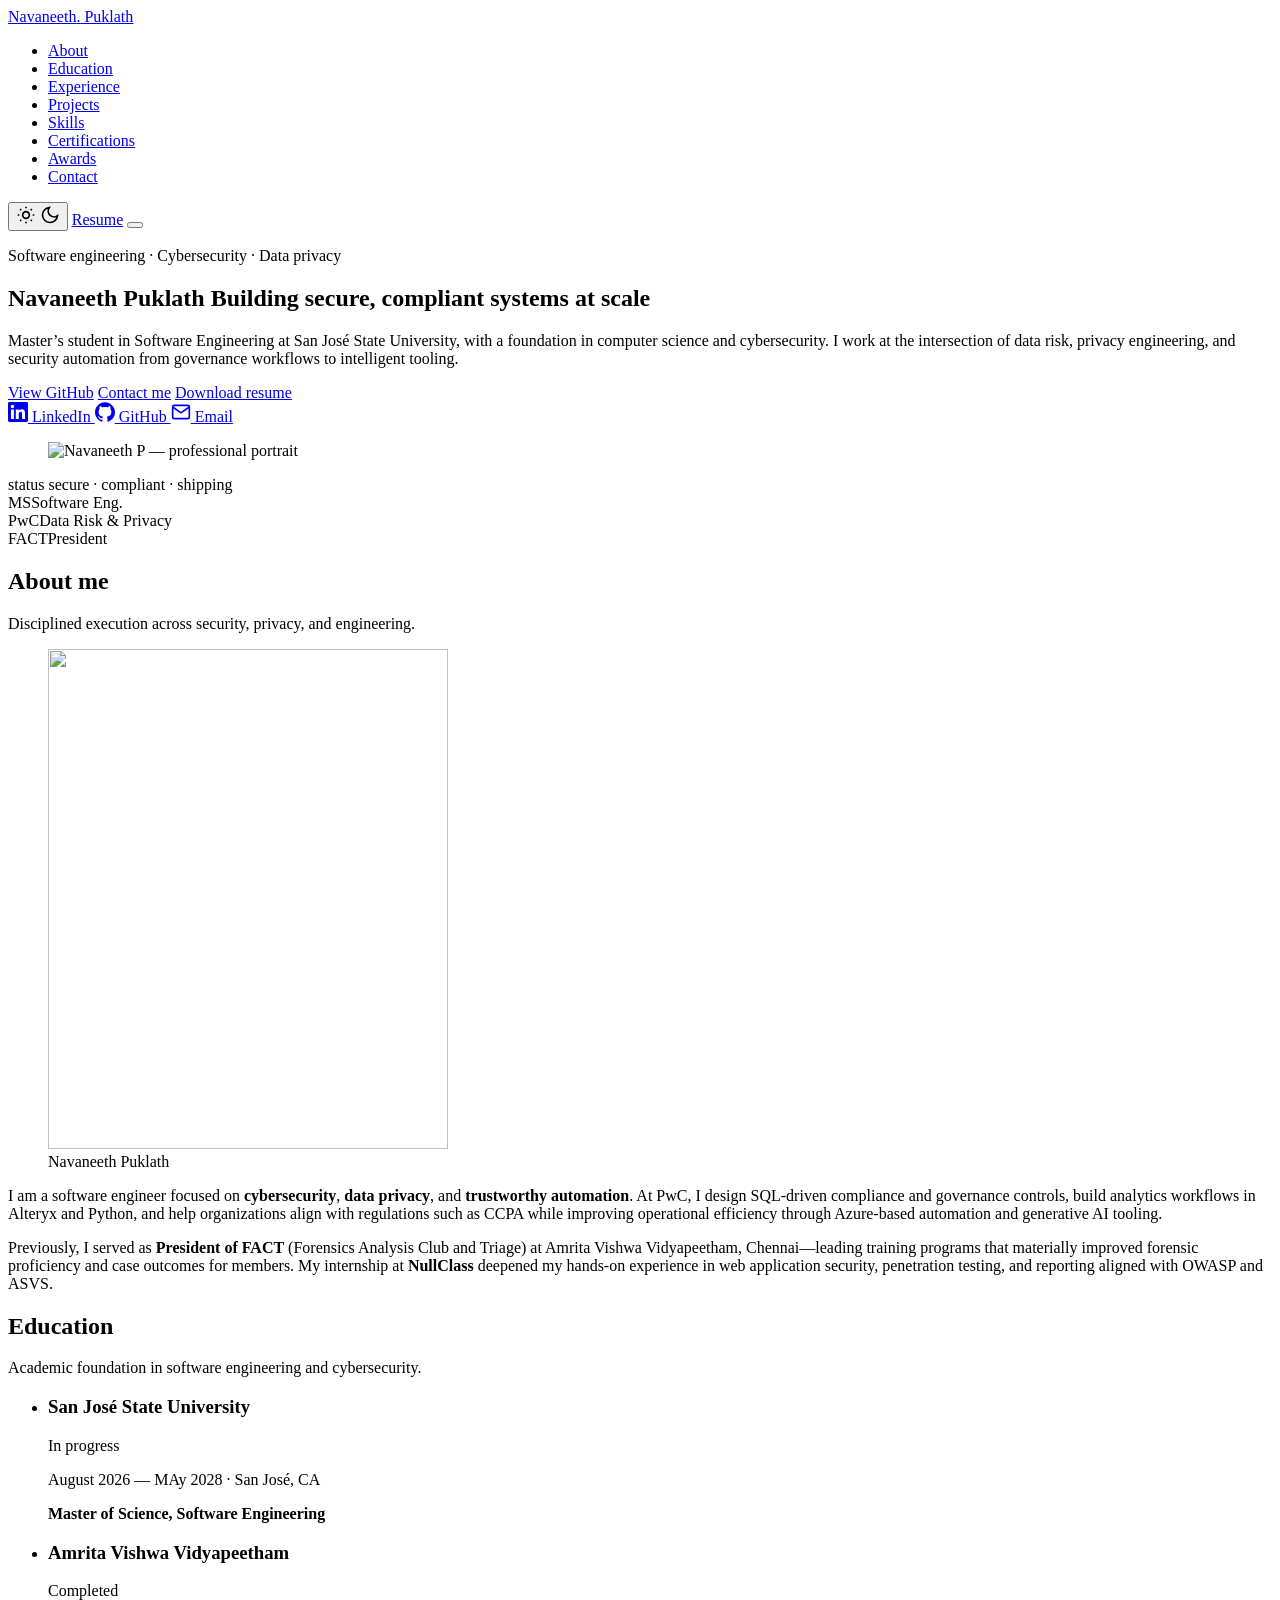
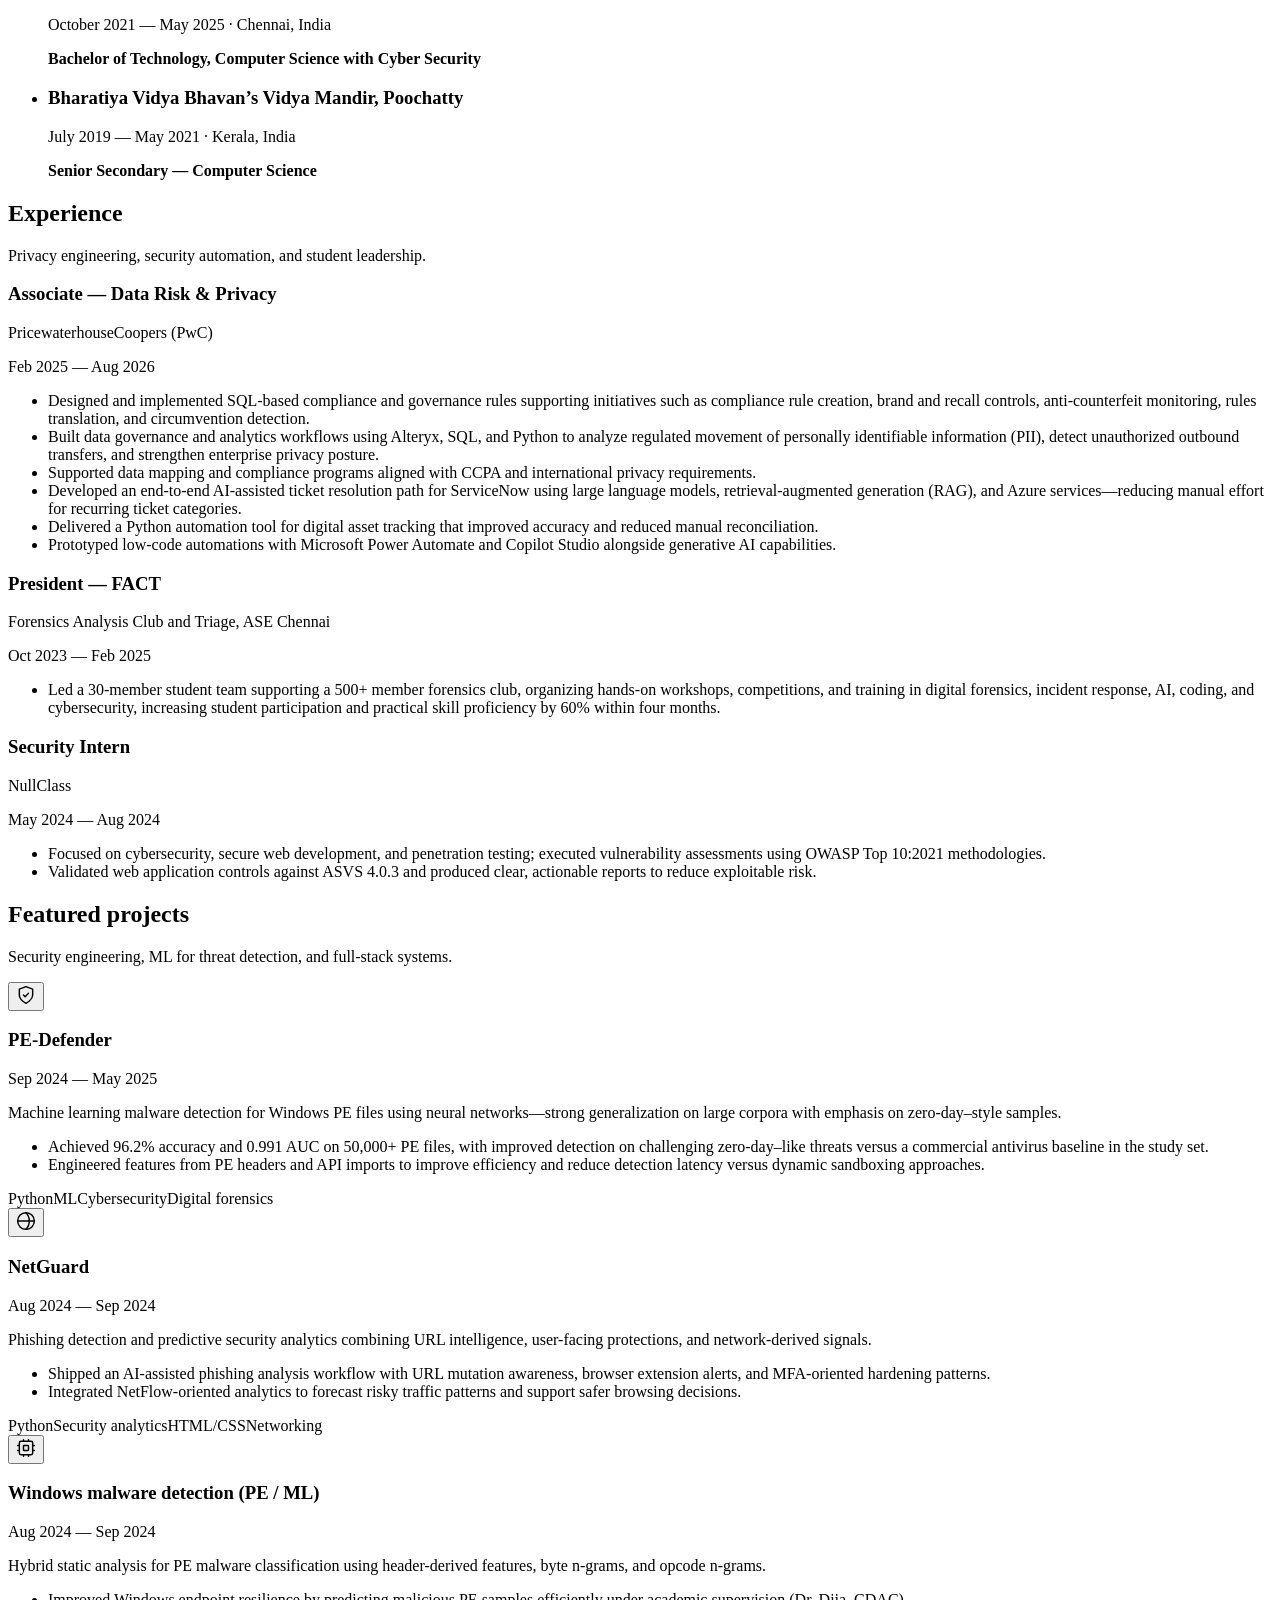
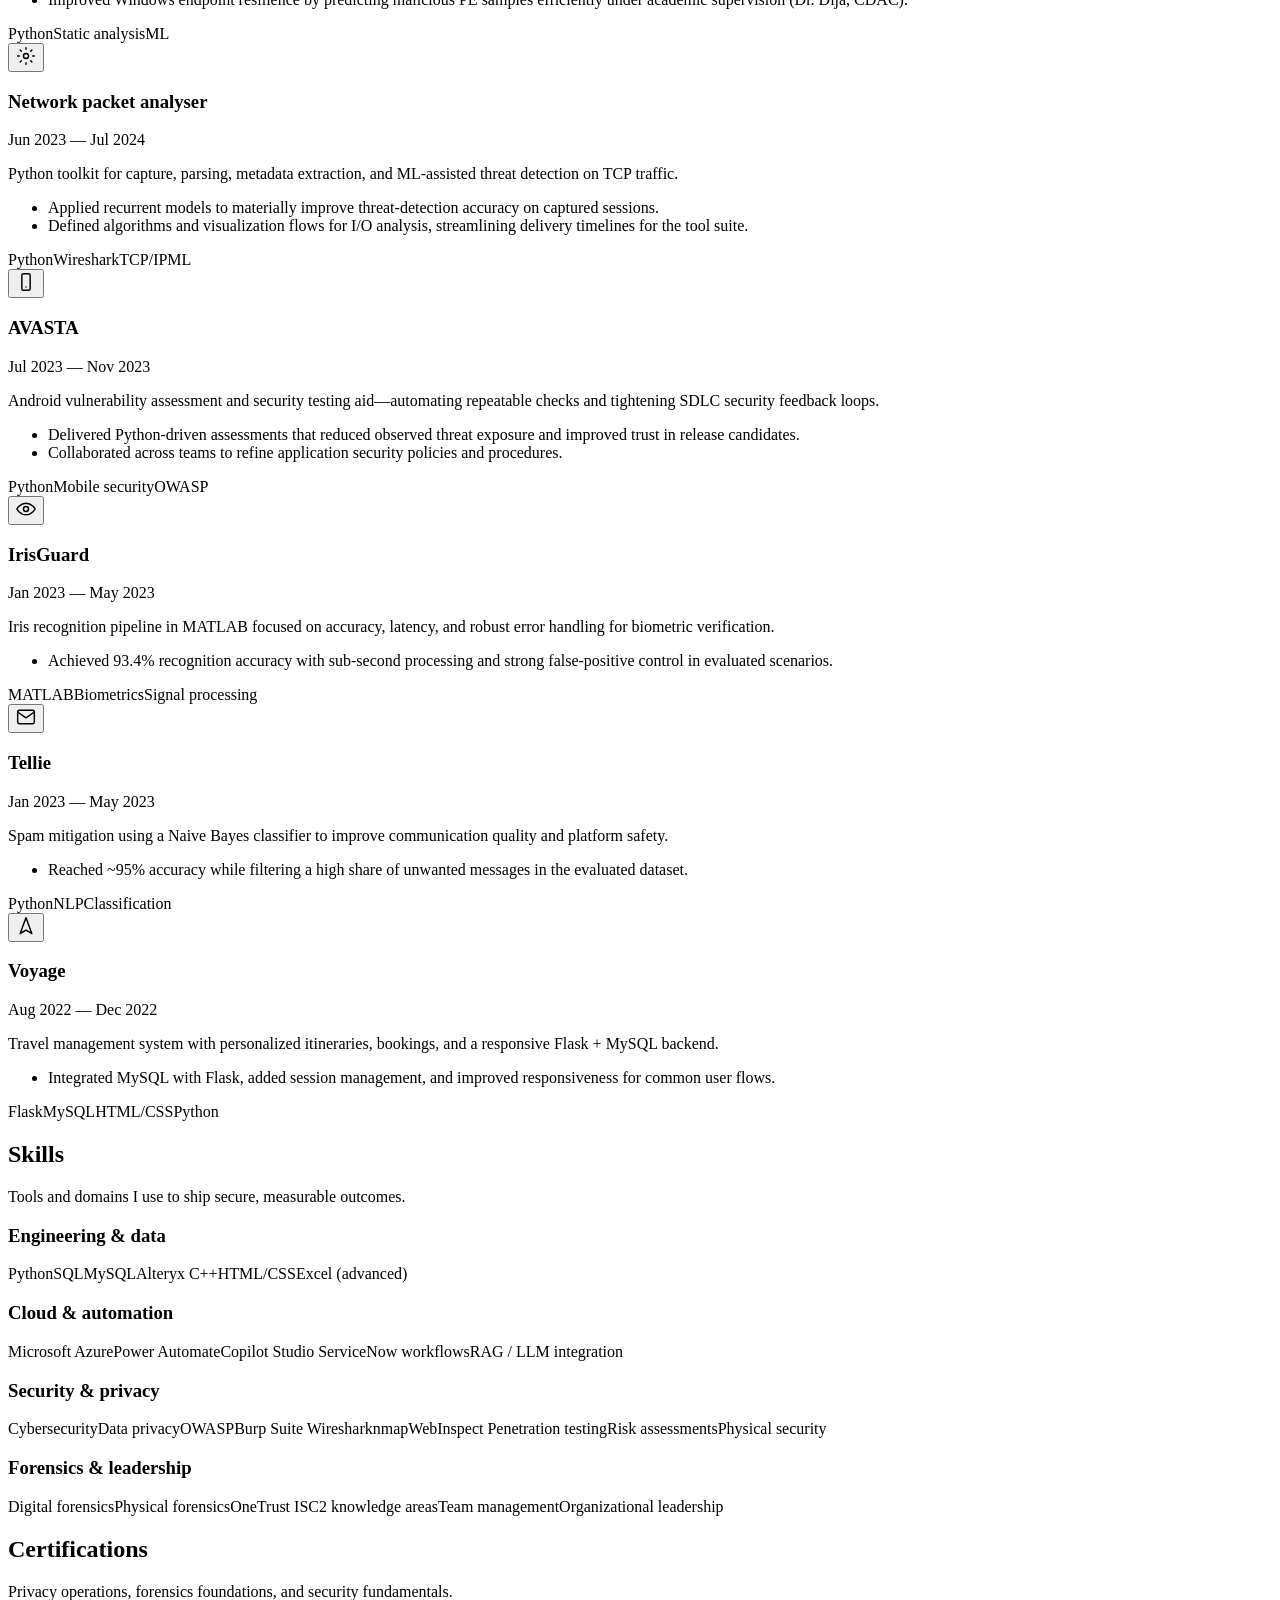
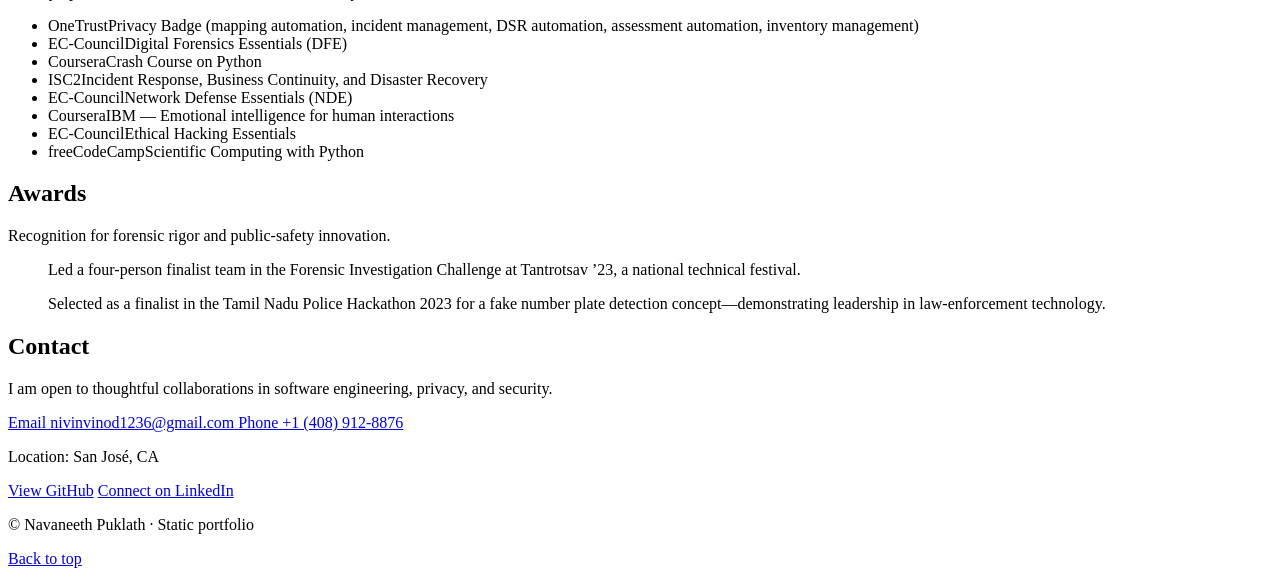
==== index.html @ 58a77100 "index.html" ====
<!DOCTYPE html>
<html lang="en">
<head>
  <meta charset="UTF-8" />
  <meta name="viewport" content="width=device-width, initial-scale=1.0" />
  <meta name="description" content="Navaneeth Puklath — Software engineering and cybersecurity portfolio. Data risk, privacy, and secure systems." />
  <title>Navaneeth Puklath | Software Engineering & Cybersecurity</title>
  <!-- Apply saved theme before CSS paints to avoid flash -->
  <script>
    (function () {
      try {
        if (localStorage.getItem("portfolio-theme") === "light") {
          document.documentElement.setAttribute("data-theme", "light");
        }
      } catch (e) { /* private mode */ }
    })();
  </script>
  <!-- Headings: Space Grotesk · Body: Inter · Tags: JetBrains Mono -->
  <link rel="preconnect" href="https://fonts.googleapis.com" />
  <link rel="preconnect" href="https://fonts.gstatic.com" crossorigin />
  <link href="https://fonts.googleapis.com/css2?family=Inter:wght@400;500;600;700&family=JetBrains+Mono:wght@400;500&family=Space+Grotesk:wght@500;600;700&display=swap" rel="stylesheet" />
  <link rel="stylesheet" href="style.css" />
</head>
<body>
  <!-- Ambient background layers (styled in CSS) -->
  <div class="bg-grid" aria-hidden="true"></div>
  <div class="bg-glow bg-glow--1" aria-hidden="true"></div>
  <div class="bg-glow bg-glow--2" aria-hidden="true"></div>

  <header class="site-header" id="top">
    <div class="container header__inner">
      <a class="logo" href="#hero" data-smooth-scroll>Navaneeth<span class="logo__dot">.</span> Puklath</a>
      <nav class="nav nav--desktop" aria-label="Primary">
        <ul class="nav__list">
          <li><a href="#about" data-smooth-scroll>About</a></li>
          <li><a href="#education" data-smooth-scroll>Education</a></li>
          <li><a href="#experience" data-smooth-scroll>Experience</a></li>
          <li><a href="#projects" data-smooth-scroll>Projects</a></li>
          <li><a href="#skills" data-smooth-scroll>Skills</a></li>
          <li><a href="#certifications" data-smooth-scroll>Certifications</a></li>
          <li><a href="#awards" data-smooth-scroll>Awards</a></li>
          <li><a href="#contact" data-smooth-scroll>Contact</a></li>
        </ul>
      </nav>
      <div class="header__actions">
        <!-- Dark / light appearance; label updates in script.js -->
        <button
          type="button"
          class="theme-toggle"
          id="theme-toggle"
          aria-label="Switch to light mode"
          title="Toggle color theme"
        >
          <svg class="theme-toggle__icon theme-toggle__icon--sun" width="20" height="20" viewBox="0 0 24 24" fill="none" stroke="currentColor" stroke-width="2" aria-hidden="true">
            <circle cx="12" cy="12" r="4" />
            <path d="M12 2v2M12 20v2M4.93 4.93l1.41 1.41M17.66 17.66l1.41 1.41M2 12h2M20 12h2M4.93 19.07l1.41-1.41M17.66 6.34l1.41-1.41" />
          </svg>
          <svg class="theme-toggle__icon theme-toggle__icon--moon" width="20" height="20" viewBox="0 0 24 24" fill="none" stroke="currentColor" stroke-width="2" aria-hidden="true">
            <path d="M21 12.79A9 9 0 1 1 11.21 3 7 7 0 0 0 21 12.79z" />
          </svg>
        </button>
        <a class="btn btn--ghost btn--sm" href="images/resume.pdf" download>Resume</a>
        <button class="nav-toggle" type="button" aria-expanded="false" aria-controls="mobile-nav" aria-label="Open menu">
          <span class="nav-toggle__bar"></span>
          <span class="nav-toggle__bar"></span>
        </button>
      </div>
    </div>
    <!-- Mobile navigation panel -->
    <div class="mobile-nav" id="mobile-nav" hidden>
      <nav aria-label="Mobile primary">
        <ul class="mobile-nav__list">
          <li><a href="#about" data-smooth-scroll>About</a></li>
          <li><a href="#education" data-smooth-scroll>Education</a></li>
          <li><a href="#experience" data-smooth-scroll>Experience</a></li>
          <li><a href="#projects" data-smooth-scroll>Projects</a></li>
          <li><a href="#skills" data-smooth-scroll>Skills</a></li>
          <li><a href="#certifications" data-smooth-scroll>Certifications</a></li>
          <li><a href="#awards" data-smooth-scroll>Awards</a></li>
          <li><a href="#contact" data-smooth-scroll>Contact</a></li>
        </ul>
      </nav>
    </div>
  </header>

  <main>
    <!-- 1. Hero -->
    <section class="hero section" id="hero">
      <div class="container hero__grid">
        <div class="hero__content reveal">
          <p class="eyebrow">Software engineering · Cybersecurity · Data privacy</p>
          <h1 class="hero__title">
            <span class="hero__name">Navaneeth Puklath</span>
            <span class="hero__role">Building secure, compliant systems at scale</span>
          </h1>
          <p class="hero__lead">
            Master’s student in Software Engineering at San José State University, with a foundation in computer science and cybersecurity.
            I work at the intersection of data risk, privacy engineering, and security automation from governance workflows to intelligent tooling.
          </p>
          <div class="hero__cta">
            <a class="btn btn--primary" href="https://github.com/Navaneethvinodp" target="_blank" rel="noopener noreferrer">View GitHub</a>
            <a class="btn btn--secondary" href="#contact" data-smooth-scroll>Contact me</a>
            <a class="btn btn--ghost" href="images/resume.pdf" download>Download resume</a>
          </div>
          <div class="hero__links">
            <a class="icon-link" href="https://www.linkedin.com/in/navaneeth-p-nair" target="_blank" rel="noopener noreferrer" aria-label="LinkedIn">
              <svg width="20" height="20" viewBox="0 0 24 24" fill="currentColor" aria-hidden="true"><path d="M20.447 20.452h-3.554v-5.569c0-1.328-.027-3.037-1.852-3.037-1.853 0-2.136 1.445-2.136 2.939v5.667H9.351V9h3.414v1.561h.046c.477-.9 1.637-1.85 3.37-1.85 3.601 0 4.267 2.37 4.267 5.455v6.286zM5.337 7.433c-1.144 0-2.063-.926-2.063-2.065 0-1.138.92-2.063 2.063-2.063 1.14 0 2.064.925 2.064 2.063 0 1.139-.925 2.065-2.064 2.065zm1.782 13.019H3.555V9h3.564v11.452zM22.225 0H1.771C.792 0 0 .774 0 1.729v20.542C0 23.227.792 24 1.771 24h20.451C23.2 24 24 23.227 24 22.271V1.729C24 .774 23.2 0 22.222 0h.003z"/></svg>
              LinkedIn
            </a>
            <a class="icon-link" href="https://github.com/Navaneethvinodp" target="_blank" rel="noopener noreferrer" aria-label="GitHub">
              <svg width="20" height="20" viewBox="0 0 24 24" fill="currentColor" aria-hidden="true"><path d="M12 .297c-6.63 0-12 5.373-12 12 0 5.303 3.438 9.8 8.205 11.385.6.113.82-.258.82-.577 0-.285-.01-1.04-.015-2.04-3.338.724-4.042-1.61-4.042-1.61C4.422 18.07 3.633 17.7 3.633 17.7c-1.087-.744.084-.729.084-.729 1.205.084 1.838 1.236 1.838 1.236 1.07 1.835 2.809 1.305 3.495.998.108-.776.417-1.305.76-1.605-2.665-.3-5.466-1.332-5.466-5.93 0-1.31.465-2.38 1.235-3.22-.135-.303-.54-1.523.105-3.176 0 0 1.005-.322 3.3 1.23.96-.267 1.98-.399 3-.405 1.02.006 2.04.138 3 .405 2.28-1.552 3.285-1.23 3.285-1.23.645 1.653.24 2.873.12 3.176.765.84 1.23 1.91 1.23 3.22 0 4.61-2.805 5.625-5.475 5.92.42.36.81 1.096.81 2.22 0 1.606-.015 2.896-.015 3.286 0 .315.21.69.825.57C20.565 22.092 24 17.592 24 12.297c0-6.627-5.373-12-12-12"/></svg>
              GitHub
            </a>
            <a class="icon-link" href="mailto:nivinvinod1236@gmail.com" aria-label="Email">
              <svg width="20" height="20" viewBox="0 0 24 24" fill="none" stroke="currentColor" stroke-width="2" aria-hidden="true"><path d="M4 4h16c1.1 0 2 .9 2 2v12c0 1.1-.9 2-2 2H4c-1.1 0-2-.9-2-2V6c0-1.1.9-2 2-2z"/><polyline points="22,6 12,13 2,6"/></svg>
              Email
            </a>
          </div>
        </div>
        <div class="hero__visual hero__visual--stack reveal reveal--delay">
          <!-- Professional headshot: images/photo.png -->
          <figure class="hero-photo">
            <img
              class="hero-photo__img"
              src="photo.png"
              alt="Navaneeth P — professional portrait"
              width="640"
              height="800"
              loading="eager"
              decoding="async"
            />
          </figure>
          <div class="hero-card hero-card--compact">
            <div class="hero-card__scan" aria-hidden="true"></div>
            <div class="hero-card__content">
              <span class="mono mono--muted">status</span>
              <span class="mono mono--accent">secure · compliant · shipping</span>
              <div class="hero-card__metrics">
                <div><span class="metric__value">MS</span><span class="metric__label">Software Eng.</span></div>
                <div><span class="metric__value">PwC</span><span class="metric__label">Data Risk &amp; Privacy</span></div>
                <div><span class="metric__value">FACT</span><span class="metric__label">President</span></div>
              </div>
            </div>
          </div>
        </div>
      </div>
    </section>

    <!-- 2. About -->
    <section class="section section--tight" id="about">
      <div class="container">
        <header class="section__head reveal">
          <h2 class="section__title">About me</h2>
          <p class="section__subtitle">Disciplined execution across security, privacy, and engineering.</p>
        </header>
        <div class="about__grid">
          <figure class="about-photo reveal">
            <img
              class="about-photo__img"
              src="photo.png"
              alt=""
              width="400"
              height="500"
              loading="lazy"
              decoding="async"
            />
            <figcaption class="visually-hidden">Navaneeth Puklath</figcaption>
          </figure>
          <div class="prose prose--wide reveal">
            <p>
              I am a software engineer focused on <strong>cybersecurity</strong>, <strong>data privacy</strong>, and <strong>trustworthy automation</strong>.
              At PwC, I design SQL-driven compliance and governance controls, build analytics workflows in Alteryx and Python, and help organizations align with regulations such as CCPA while improving operational efficiency through Azure-based automation and generative AI tooling.
            </p>
            <p>
              Previously, I served as <strong>President of FACT</strong> (Forensics Analysis Club and Triage) at Amrita Vishwa Vidyapeetham, Chennai—leading training programs that materially improved forensic proficiency and case outcomes for members.
              My internship at <strong>NullClass</strong> deepened my hands-on experience in web application security, penetration testing, and reporting aligned with OWASP and ASVS.
            </p>
          </div>
        </div>
      </div>
    </section>

    <!-- 3. Education -->
    <section class="section" id="education">
      <div class="container">
        <header class="section__head reveal">
          <h2 class="section__title">Education</h2>
          <p class="section__subtitle">Academic foundation in software engineering and cybersecurity.</p>
        </header>
        <ul class="timeline reveal">
          <li class="timeline__item">
            <div class="timeline__marker"></div>
            <div class="card card--pad">
              <div class="card__top">
                <h3 class="card__title">San José State University</h3>
                <span class="pill">In progress</span>
              </div>
              <p class="card__meta">August 2026 — MAy 2028 · San José, CA</p>
              <p class="card__text"><strong>Master of Science, Software Engineering</strong></p>
            </div>
          </li>
          <li class="timeline__item">
            <div class="timeline__marker"></div>
            <div class="card card--pad">
              <div class="card__top">
                <h3 class="card__title">Amrita Vishwa Vidyapeetham</h3>
                <span class="pill pill--muted">Completed</span>
              </div>
              <p class="card__meta">October 2021 — May 2025 · Chennai, India</p>
              <p class="card__text"><strong>Bachelor of Technology, Computer Science with Cyber Security</strong></p>
            </div>
          </li>
          <li class="timeline__item">
            <div class="timeline__marker"></div>
            <div class="card card--pad">
              <div class="card__top">
                <h3 class="card__title">Bharatiya Vidya Bhavan’s Vidya Mandir, Poochatty</h3>
              </div>
              <p class="card__meta">July 2019 — May 2021 · Kerala, India</p>
              <p class="card__text"><strong>Senior Secondary — Computer Science</strong></p>
            </div>
          </li>
        </ul>
      </div>
    </section>

    <!-- 4. Experience -->
    <section class="section section--alt" id="experience">
      <div class="container">
        <header class="section__head reveal">
          <h2 class="section__title">Experience</h2>
          <p class="section__subtitle">Privacy engineering, security automation, and student leadership.</p>
        </header>
        <div class="cards-stack">
          <article class="card card--exp reveal">
            <div class="card__top">
              <div>
                <h3 class="card__title">Associate — Data Risk &amp; Privacy</h3>
                <p class="card__org">PricewaterhouseCoopers (PwC)</p>
              </div>
              <span class="pill">Feb 2025 — Aug 2026</span>
            </div>
            <ul class="list">
              <li>Designed and implemented SQL-based compliance and governance rules supporting initiatives such as compliance rule creation, brand and recall controls, anti-counterfeit monitoring, rules translation, and circumvention detection.</li>
              <li>Built data governance and analytics workflows using Alteryx, SQL, and Python to analyze regulated movement of personally identifiable information (PII), detect unauthorized outbound transfers, and strengthen enterprise privacy posture.</li>
              <li>Supported data mapping and compliance programs aligned with CCPA and international privacy requirements.</li>
              <li>Developed an end-to-end AI-assisted ticket resolution path for ServiceNow using large language models, retrieval-augmented generation (RAG), and Azure services—reducing manual effort for recurring ticket categories.</li>
              <li>Delivered a Python automation tool for digital asset tracking that improved accuracy and reduced manual reconciliation.</li>
              <li>Prototyped low-code automations with Microsoft Power Automate and Copilot Studio alongside generative AI capabilities.</li>
            </ul>
          </article>
          <article class="card card--exp reveal">
            <div class="card__top">
              <div>
                <h3 class="card__title">President — FACT</h3>
                <p class="card__org">Forensics Analysis Club and Triage, ASE Chennai</p>
              </div>
              <span class="pill pill--muted">Oct 2023 — Feb 2025</span>
            </div>
            <ul class="list">
              <li>Led a 30-member student team supporting a 500+ member forensics club, organizing hands-on workshops, competitions, and training in digital forensics, incident response, AI, coding, and cybersecurity, increasing student participation and practical skill proficiency by 60% within four months.</li>
            </ul>
          </article>
          <article class="card card--exp reveal">
            <div class="card__top">
              <div>
                <h3 class="card__title">Security Intern</h3>
                <p class="card__org">NullClass</p>
              </div>
              <span class="pill pill--muted">May 2024 — Aug 2024</span>
            </div>
            <ul class="list">
              <li>Focused on cybersecurity, secure web development, and penetration testing; executed vulnerability assessments using OWASP Top 10:2021 methodologies.</li>
              <li>Validated web application controls against ASVS 4.0.3 and produced clear, actionable reports to reduce exploitable risk.</li>
            </ul>
          </article>
        </div>
      </div>
    </section>

    <!-- 5. Featured Projects -->
    <section class="section" id="projects">
      <div class="container">
        <header class="section__head reveal">
          <h2 class="section__title">Featured projects</h2>
          <p class="section__subtitle">Security engineering, ML for threat detection, and full-stack systems.</p>
        </header>
        <div class="project-grid">
          <article class="project-card reveal">
            <!-- Decorative control-style icon: cyan → violet on hover / focus -->
            <button type="button" class="project-card__icon" aria-label="PE-Defender — malware detection highlights">
              <svg viewBox="0 0 24 24" width="20" height="20" fill="none" stroke="currentColor" stroke-width="1.75" stroke-linecap="round" stroke-linejoin="round" aria-hidden="true">
                <path d="M12 22s8-4 8-10V5l-8-3-8 3v7c0 6 8 10 8 10z" />
                <path d="M9 12l2 2 4-4" />
              </svg>
            </button>
            <div class="project-card__head">
              <h3 class="project-card__title">PE-Defender</h3>
              <span class="project-card__period">Sep 2024 — May 2025</span>
            </div>
            <p class="project-card__desc">Machine learning malware detection for Windows PE files using neural networks—strong generalization on large corpora with emphasis on zero-day–style samples.</p>
            <ul class="list list--compact">
              <li>Achieved 96.2% accuracy and 0.991 AUC on 50,000+ PE files, with improved detection on challenging zero-day–like threats versus a commercial antivirus baseline in the study set.</li>
              <li>Engineered features from PE headers and API imports to improve efficiency and reduce detection latency versus dynamic sandboxing approaches.</li>
            </ul>
            <div class="tags">
              <span class="tag">Python</span><span class="tag">ML</span><span class="tag">Cybersecurity</span><span class="tag">Digital forensics</span>
            </div>
          </article>
          <article class="project-card reveal">
            <button type="button" class="project-card__icon" aria-label="NetGuard — phishing detection highlights">
              <svg viewBox="0 0 24 24" width="20" height="20" fill="none" stroke="currentColor" stroke-width="1.75" stroke-linecap="round" stroke-linejoin="round" aria-hidden="true">
                <circle cx="12" cy="12" r="10" />
                <path d="M2 12h20M12 2a14.5 14.5 0 0 1 0 20" />
              </svg>
            </button>
            <div class="project-card__head">
              <h3 class="project-card__title">NetGuard</h3>
              <span class="project-card__period">Aug 2024 — Sep 2024</span>
            </div>
            <p class="project-card__desc">Phishing detection and predictive security analytics combining URL intelligence, user-facing protections, and network-derived signals.</p>
            <ul class="list list--compact">
              <li>Shipped an AI-assisted phishing analysis workflow with URL mutation awareness, browser extension alerts, and MFA-oriented hardening patterns.</li>
              <li>Integrated NetFlow-oriented analytics to forecast risky traffic patterns and support safer browsing decisions.</li>
            </ul>
            <div class="tags">
              <span class="tag">Python</span><span class="tag">Security analytics</span><span class="tag">HTML/CSS</span><span class="tag">Networking</span>
            </div>
          </article>
          <article class="project-card reveal">
            <button type="button" class="project-card__icon" aria-label="Windows malware detection — PE / ML highlights">
              <svg viewBox="0 0 24 24" width="20" height="20" fill="none" stroke="currentColor" stroke-width="1.75" stroke-linecap="round" stroke-linejoin="round" aria-hidden="true">
                <rect x="4" y="4" width="16" height="16" rx="2" />
                <rect x="9" y="9" width="6" height="6" rx="0.5" />
                <path d="M9 2v2M15 2v2M9 20v2M15 20v2M22 9h-2M22 15h-2M2 9h2M2 15h2" />
              </svg>
            </button>
            <div class="project-card__head">
              <h3 class="project-card__title">Windows malware detection (PE / ML)</h3>
              <span class="project-card__period">Aug 2024 — Sep 2024</span>
            </div>
            <p class="project-card__desc">Hybrid static analysis for PE malware classification using header-derived features, byte n-grams, and opcode n-grams.</p>
            <ul class="list list--compact">
              <li>Improved Windows endpoint resilience by predicting malicious PE samples efficiently under academic supervision (Dr. Dija, CDAC).</li>
            </ul>
            <div class="tags">
              <span class="tag">Python</span><span class="tag">Static analysis</span><span class="tag">ML</span>
            </div>
          </article>
          <article class="project-card reveal">
            <button type="button" class="project-card__icon" aria-label="Network packet analyser highlights">
              <svg viewBox="0 0 24 24" width="20" height="20" fill="none" stroke="currentColor" stroke-width="1.75" stroke-linecap="round" stroke-linejoin="round" aria-hidden="true">
                <circle cx="12" cy="12" r="3" />
                <path d="M12 2v2M12 20v2M4.93 4.93l1.41 1.41M17.66 17.66l1.41 1.41M2 12h2M20 12h2M4.93 19.07l1.41-1.41M17.66 6.34l1.41-1.41" />
              </svg>
            </button>
            <div class="project-card__head">
              <h3 class="project-card__title">Network packet analyser</h3>
              <span class="project-card__period">Jun 2023 — Jul 2024</span>
            </div>
            <p class="project-card__desc">Python toolkit for capture, parsing, metadata extraction, and ML-assisted threat detection on TCP traffic.</p>
            <ul class="list list--compact">
              <li>Applied recurrent models to materially improve threat-detection accuracy on captured sessions.</li>
              <li>Defined algorithms and visualization flows for I/O analysis, streamlining delivery timelines for the tool suite.</li>
            </ul>
            <div class="tags">
              <span class="tag">Python</span><span class="tag">Wireshark</span><span class="tag">TCP/IP</span><span class="tag">ML</span>
            </div>
          </article>
          <article class="project-card reveal">
            <button type="button" class="project-card__icon" aria-label="AVASTA — Android security testing highlights">
              <svg viewBox="0 0 24 24" width="20" height="20" fill="none" stroke="currentColor" stroke-width="1.75" stroke-linecap="round" stroke-linejoin="round" aria-hidden="true">
                <rect x="7" y="2" width="10" height="20" rx="2" />
                <path d="M12 18h.01" />
              </svg>
            </button>
            <div class="project-card__head">
              <h3 class="project-card__title">AVASTA</h3>
              <span class="project-card__period">Jul 2023 — Nov 2023</span>
            </div>
            <p class="project-card__desc">Android vulnerability assessment and security testing aid—automating repeatable checks and tightening SDLC security feedback loops.</p>
            <ul class="list list--compact">
              <li>Delivered Python-driven assessments that reduced observed threat exposure and improved trust in release candidates.</li>
              <li>Collaborated across teams to refine application security policies and procedures.</li>
            </ul>
            <div class="tags">
              <span class="tag">Python</span><span class="tag">Mobile security</span><span class="tag">OWASP</span>
            </div>
          </article>
          <article class="project-card reveal">
            <button type="button" class="project-card__icon" aria-label="IrisGuard — biometrics highlights">
              <svg viewBox="0 0 24 24" width="20" height="20" fill="none" stroke="currentColor" stroke-width="1.75" stroke-linecap="round" stroke-linejoin="round" aria-hidden="true">
                <path d="M1 12s4-7 11-7 11 7 11 7-4 7-11 7-11-7-11-7z" />
                <circle cx="12" cy="12" r="3" />
              </svg>
            </button>
            <div class="project-card__head">
              <h3 class="project-card__title">IrisGuard</h3>
              <span class="project-card__period">Jan 2023 — May 2023</span>
            </div>
            <p class="project-card__desc">Iris recognition pipeline in MATLAB focused on accuracy, latency, and robust error handling for biometric verification.</p>
            <ul class="list list--compact">
              <li>Achieved 93.4% recognition accuracy with sub-second processing and strong false-positive control in evaluated scenarios.</li>
            </ul>
            <div class="tags">
              <span class="tag">MATLAB</span><span class="tag">Biometrics</span><span class="tag">Signal processing</span>
            </div>
          </article>
          <article class="project-card reveal">
            <button type="button" class="project-card__icon" aria-label="Tellie — spam mitigation highlights">
              <svg viewBox="0 0 24 24" width="20" height="20" fill="none" stroke="currentColor" stroke-width="1.75" stroke-linecap="round" stroke-linejoin="round" aria-hidden="true">
                <path d="M4 4h16c1.1 0 2 .9 2 2v12c0 1.1-.9 2-2 2H4c-1.1 0-2-.9-2-2V6c0-1.1.9-2 2-2z" />
                <path d="m22 6-10 7L2 6" />
              </svg>
            </button>
            <div class="project-card__head">
              <h3 class="project-card__title">Tellie</h3>
              <span class="project-card__period">Jan 2023 — May 2023</span>
            </div>
            <p class="project-card__desc">Spam mitigation using a Naive Bayes classifier to improve communication quality and platform safety.</p>
            <ul class="list list--compact">
              <li>Reached ~95% accuracy while filtering a high share of unwanted messages in the evaluated dataset.</li>
            </ul>
            <div class="tags">
              <span class="tag">Python</span><span class="tag">NLP</span><span class="tag">Classification</span>
            </div>
          </article>
          <article class="project-card reveal">
            <button type="button" class="project-card__icon" aria-label="Voyage — travel platform highlights">
              <svg viewBox="0 0 24 24" width="20" height="20" fill="none" stroke="currentColor" stroke-width="1.75" stroke-linecap="round" stroke-linejoin="round" aria-hidden="true">
                <polygon points="12 2 19 21 12 17 5 21 12 2" />
              </svg>
            </button>
            <div class="project-card__head">
              <h3 class="project-card__title">Voyage</h3>
              <span class="project-card__period">Aug 2022 — Dec 2022</span>
            </div>
            <p class="project-card__desc">Travel management system with personalized itineraries, bookings, and a responsive Flask + MySQL backend.</p>
            <ul class="list list--compact">
              <li>Integrated MySQL with Flask, added session management, and improved responsiveness for common user flows.</li>
            </ul>
            <div class="tags">
              <span class="tag">Flask</span><span class="tag">MySQL</span><span class="tag">HTML/CSS</span><span class="tag">Python</span>
            </div>
          </article>
        </div>
      </div>
    </section>

    <!-- 6. Skills -->
    <section class="section section--alt" id="skills">
      <div class="container">
        <header class="section__head reveal">
          <h2 class="section__title">Skills</h2>
          <p class="section__subtitle">Tools and domains I use to ship secure, measurable outcomes.</p>
        </header>
        <div class="skill-groups reveal">
          <div class="skill-group">
            <h3 class="skill-group__title">Engineering &amp; data</h3>
            <div class="tags tags--lg">
              <span class="tag">Python</span><span class="tag">SQL</span><span class="tag">MySQL</span><span class="tag">Alteryx</span>
              <span class="tag">C++</span><span class="tag">HTML/CSS</span><span class="tag">Excel (advanced)</span>
            </div>
          </div>
          <div class="skill-group">
            <h3 class="skill-group__title">Cloud &amp; automation</h3>
            <div class="tags tags--lg">
              <span class="tag">Microsoft Azure</span><span class="tag">Power Automate</span><span class="tag">Copilot Studio</span>
              <span class="tag">ServiceNow workflows</span><span class="tag">RAG / LLM integration</span>
            </div>
          </div>
          <div class="skill-group">
            <h3 class="skill-group__title">Security &amp; privacy</h3>
            <div class="tags tags--lg">
              <span class="tag">Cybersecurity</span><span class="tag">Data privacy</span><span class="tag">OWASP</span><span class="tag">Burp Suite</span>
              <span class="tag">Wireshark</span><span class="tag">nmap</span><span class="tag">WebInspect</span>
              <span class="tag">Penetration testing</span><span class="tag">Risk assessments</span><span class="tag">Physical security</span>
            </div>
          </div>
          <div class="skill-group">
            <h3 class="skill-group__title">Forensics &amp; leadership</h3>
            <div class="tags tags--lg">
              <span class="tag">Digital forensics</span><span class="tag">Physical forensics</span><span class="tag">OneTrust</span>
              <span class="tag">ISC2 knowledge areas</span><span class="tag">Team management</span><span class="tag">Organizational leadership</span>
            </div>
          </div>
        </div>
      </div>
    </section>

    <!-- 7. Certifications -->
    <section class="section" id="certifications">
      <div class="container">
        <header class="section__head reveal">
          <h2 class="section__title">Certifications</h2>
          <p class="section__subtitle">Privacy operations, forensics foundations, and security fundamentals.</p>
        </header>
        <ul class="cert-grid reveal">
          <li class="cert-card"><span class="cert-card__issuer">OneTrust</span><span class="cert-card__name">Privacy Badge (mapping automation, incident management, DSR automation, assessment automation, inventory management)</span></li>
          <li class="cert-card"><span class="cert-card__issuer">EC-Council</span><span class="cert-card__name">Digital Forensics Essentials (DFE)</span></li>
          <li class="cert-card"><span class="cert-card__issuer">Coursera</span><span class="cert-card__name">Crash Course on Python</span></li>
          <li class="cert-card"><span class="cert-card__issuer">ISC2</span><span class="cert-card__name">Incident Response, Business Continuity, and Disaster Recovery</span></li>
          <li class="cert-card"><span class="cert-card__issuer">EC-Council</span><span class="cert-card__name">Network Defense Essentials (NDE)</span></li>
          <li class="cert-card"><span class="cert-card__issuer">Coursera</span><span class="cert-card__name">IBM — Emotional intelligence for human interactions</span></li>
          <li class="cert-card"><span class="cert-card__issuer">EC-Council</span><span class="cert-card__name">Ethical Hacking Essentials</span></li>
          <li class="cert-card"><span class="cert-card__issuer">freeCodeCamp</span><span class="cert-card__name">Scientific Computing with Python</span></li>
        </ul>
      </div>
    </section>

    <!-- 8. Awards -->
    <section class="section section--alt" id="awards">
      <div class="container">
        <header class="section__head reveal">
          <h2 class="section__title">Awards</h2>
          <p class="section__subtitle">Recognition for forensic rigor and public-safety innovation.</p>
        </header>
        <div class="awards reveal">
          <blockquote class="award">
            <p>Led a four-person finalist team in the Forensic Investigation Challenge at Tantrotsav ’23, a national technical festival.</p>
          </blockquote>
          <blockquote class="award">
            <p>Selected as a finalist in the Tamil Nadu Police Hackathon 2023 for a fake number plate detection concept—demonstrating leadership in law-enforcement technology.</p>
          </blockquote>
        </div>
      </div>
    </section>

    <!-- 9. Contact -->
    <section class="section section--contact" id="contact">
      <div class="container">
        <header class="section__head reveal">
          <h2 class="section__title">Contact</h2>
          <p class="section__subtitle">I am open to thoughtful collaborations in software engineering, privacy, and security.</p>
        </header>
        <div class="contact-panel reveal">
          <div class="contact-panel__primary">
            <a class="contact-tile" href="mailto:nivinvinod1236@gmail.com">
              <span class="contact-tile__label">Email</span>
              <span class="contact-tile__value">nivinvinod1236@gmail.com</span>
            </a>
            <a class="contact-tile" href="tel:+1 (408) 912-8876">
              <span class="contact-tile__label">Phone</span>
              <span class="contact-tile__value">+1 (408) 912-8876</span>
            </a>
            <p class="contact-note">Location: San José, CA</p>
          </div>
          <div class="contact-panel__actions">
            <a class="btn btn--primary btn--block" href="https://github.com/Navaneethvinodp" target="_blank" rel="noopener noreferrer">View GitHub</a>
            <a class="btn btn--secondary btn--block" href="https://www.linkedin.com/in/navaneeth-puklath" target="_blank" rel="noopener noreferrer">Connect on LinkedIn</a>
            
          </div>
        </div>
      </div>
    </section>
  </main>

  <footer class="site-footer">
    <div class="container footer__inner">
      <p class="footer__text">© <span id="year"></span> Navaneeth Puklath · Static portfolio</p>
      <a class="footer__top" href="#hero" data-smooth-scroll>Back to top</a>
    </div>
  </footer>

  <script src="script.js" defer></script>
</body>
</html>
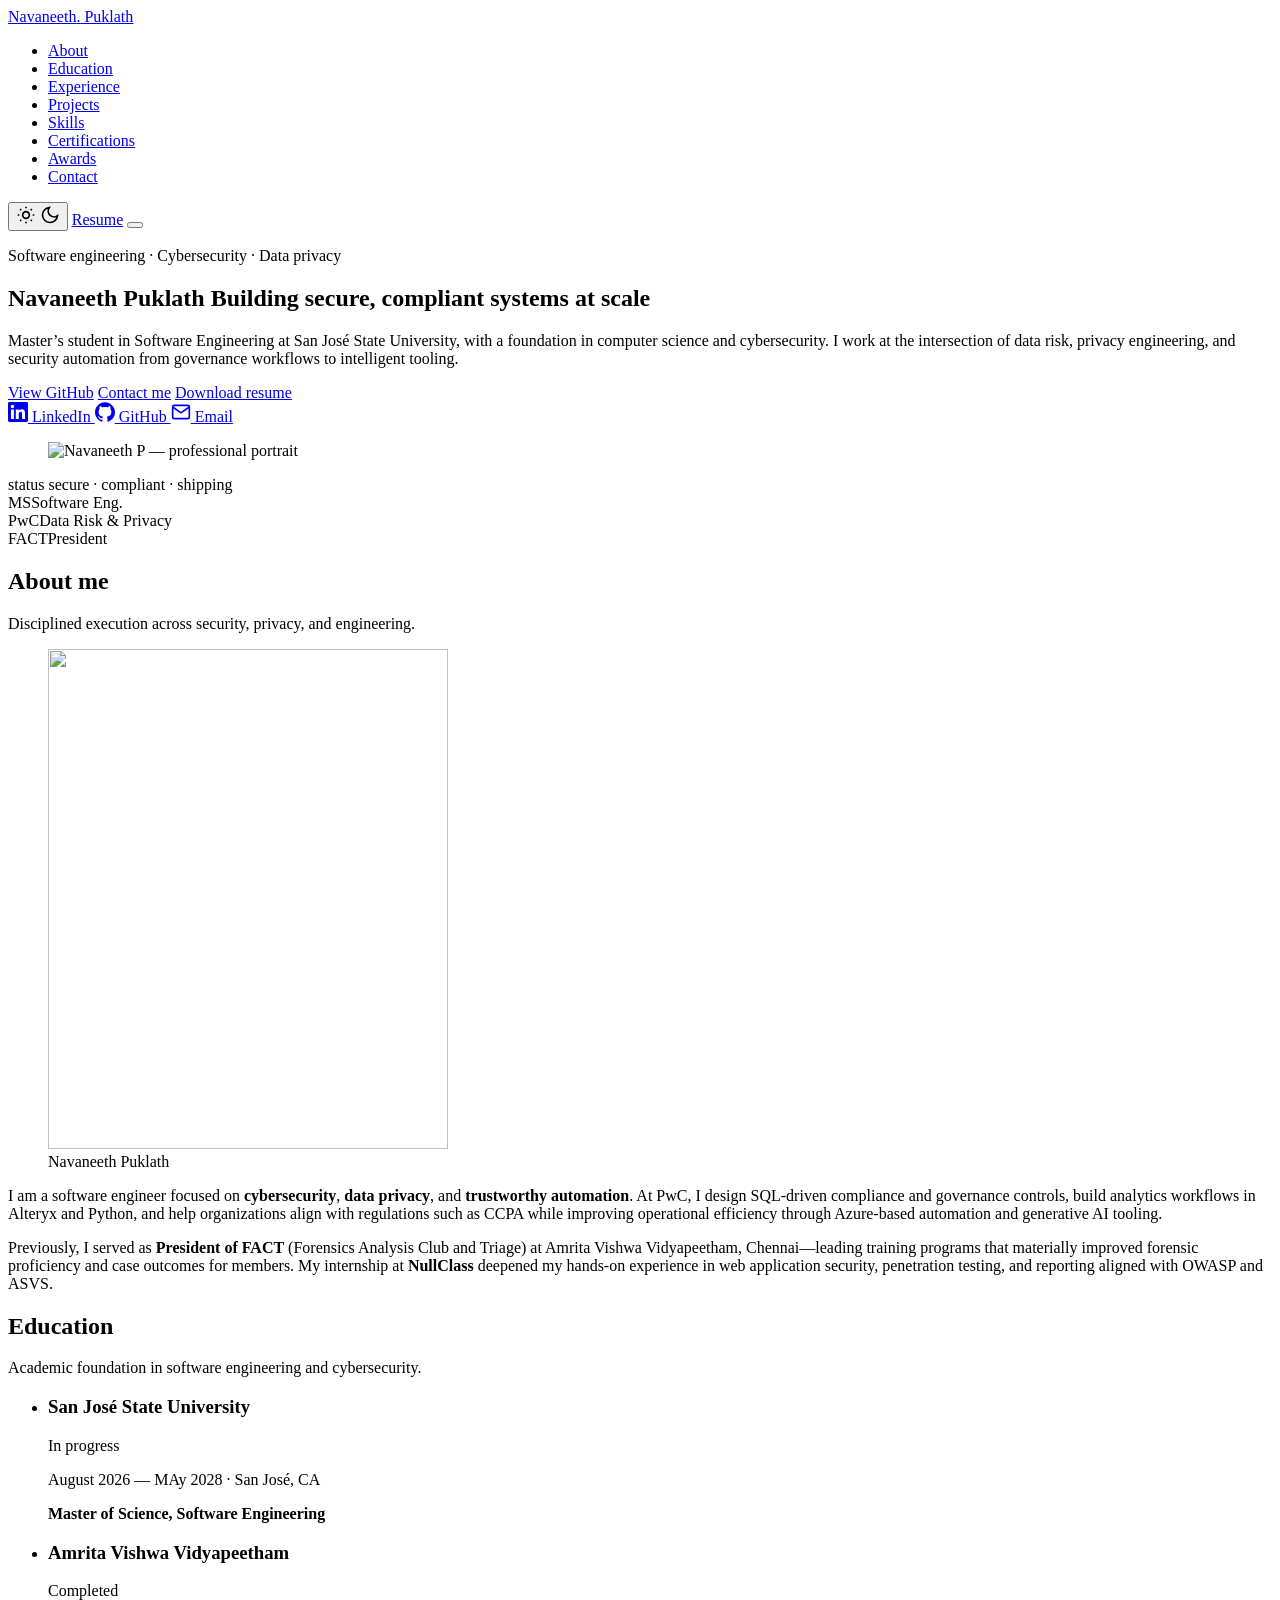
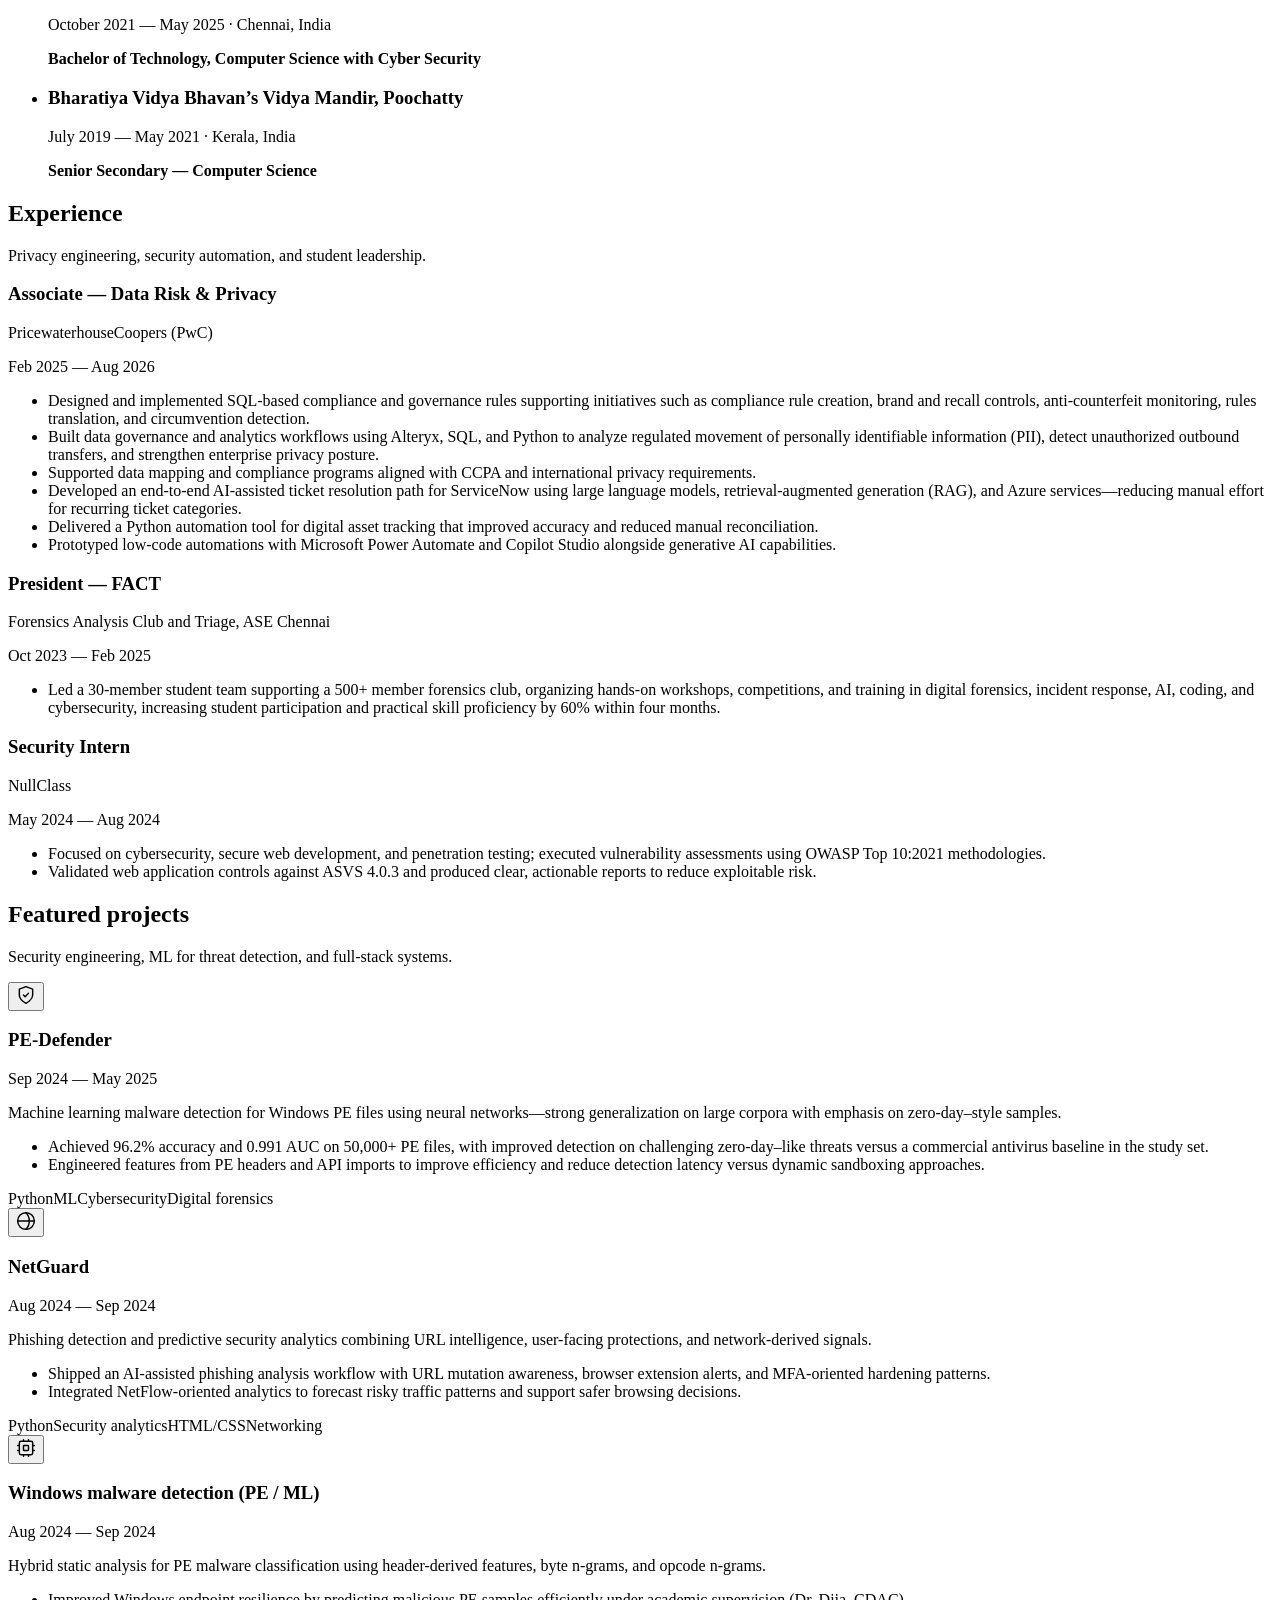
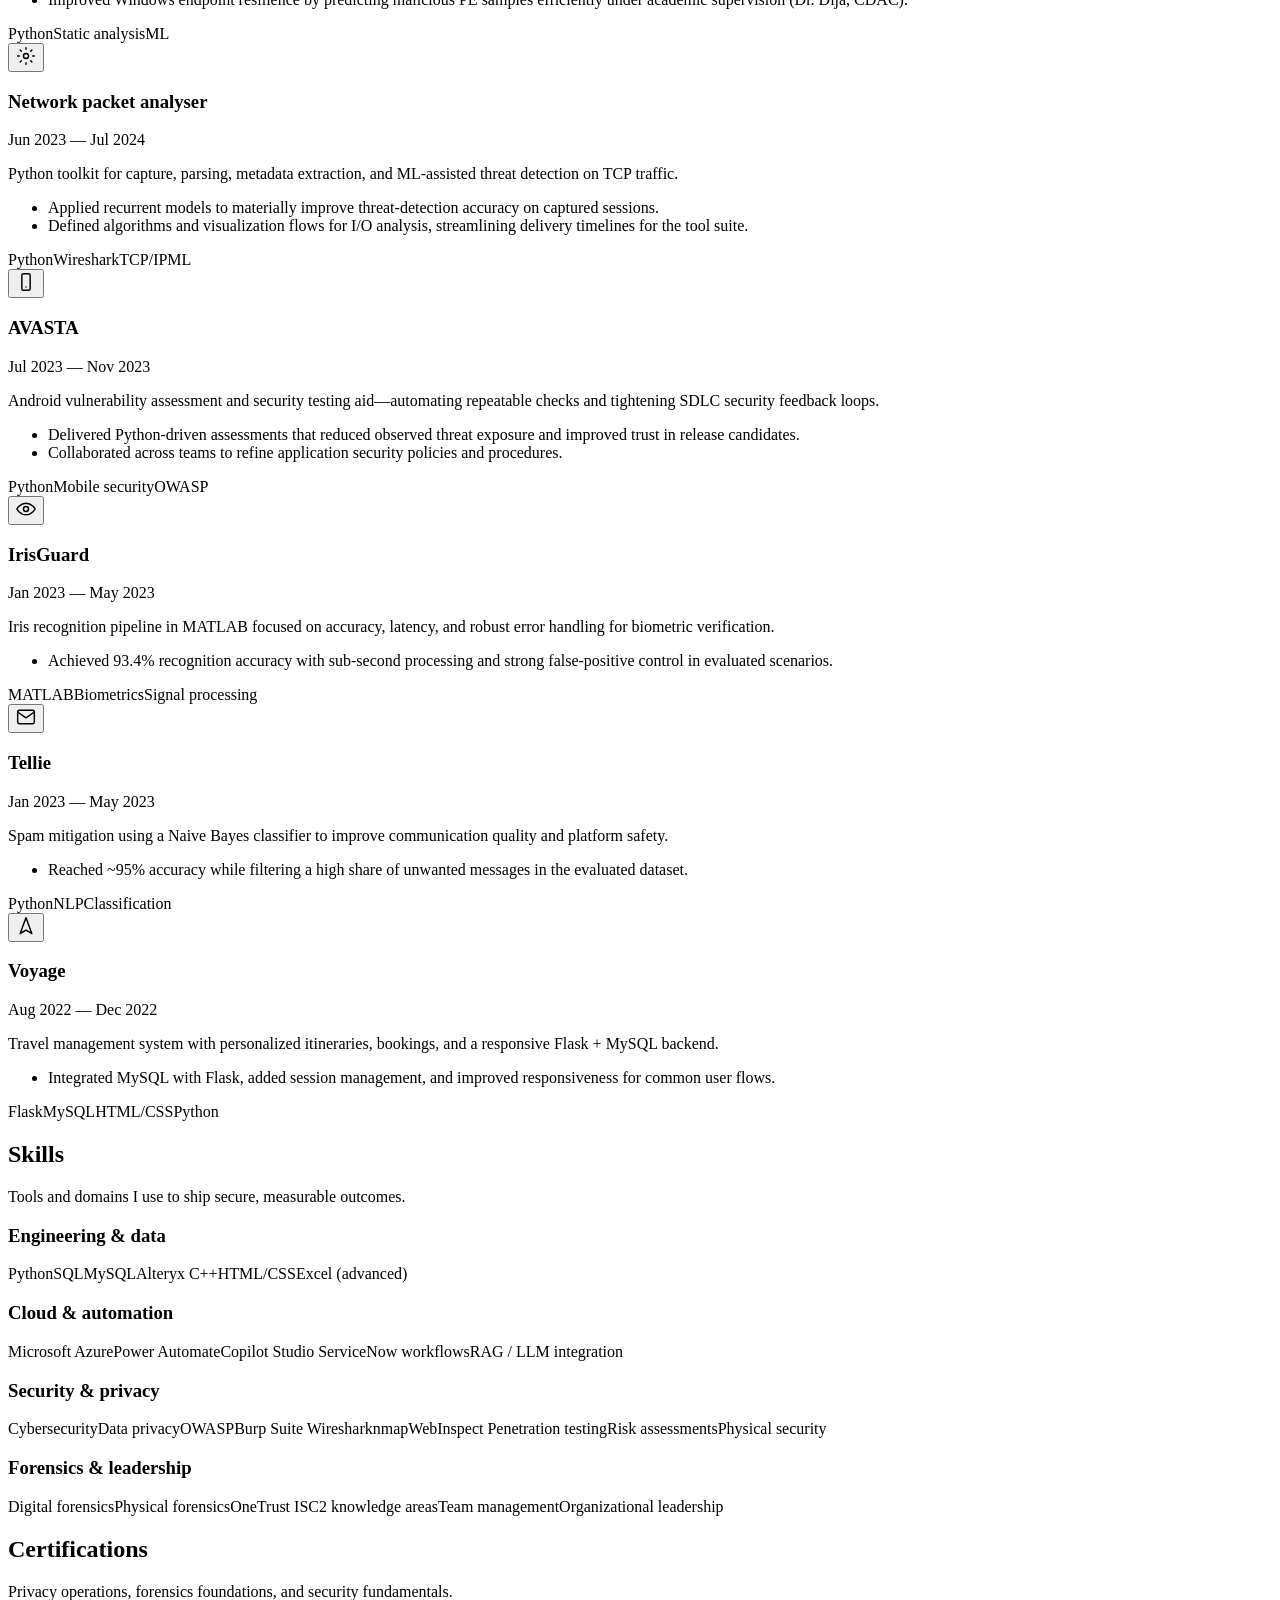
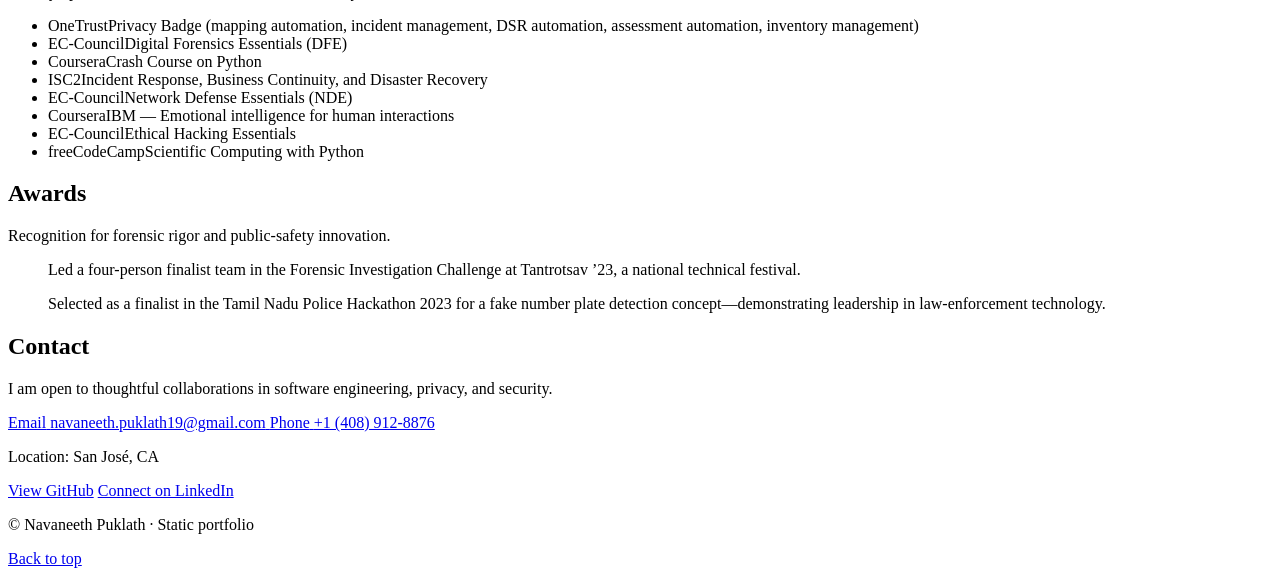
==== commit 2c302722: "Update index.html" ====
--- a/index.html
+++ b/index.html
@@ -537,7 +537,7 @@
           <div class="contact-panel__primary">
             <a class="contact-tile" href="mailto:nivinvinod1236@gmail.com">
               <span class="contact-tile__label">Email</span>
-              <span class="contact-tile__value">nivinvinod1236@gmail.com</span>
+              <span class="contact-tile__value">navaneeth.puklath19@gmail.com</span>
             </a>
             <a class="contact-tile" href="tel:+1 (408) 912-8876">
               <span class="contact-tile__label">Phone</span>
@@ -546,7 +546,7 @@
             <p class="contact-note">Location: San José, CA</p>
           </div>
           <div class="contact-panel__actions">
-            <a class="btn btn--primary btn--block" href="https://github.com/Navaneethvinodp" target="_blank" rel="noopener noreferrer">View GitHub</a>
+            <a class="btn btn--primary btn--block" href="https://github.com/NavaneethPuklath" target="_blank" rel="noopener noreferrer">View GitHub</a>
             <a class="btn btn--secondary btn--block" href="https://www.linkedin.com/in/navaneeth-puklath" target="_blank" rel="noopener noreferrer">Connect on LinkedIn</a>
             
           </div>
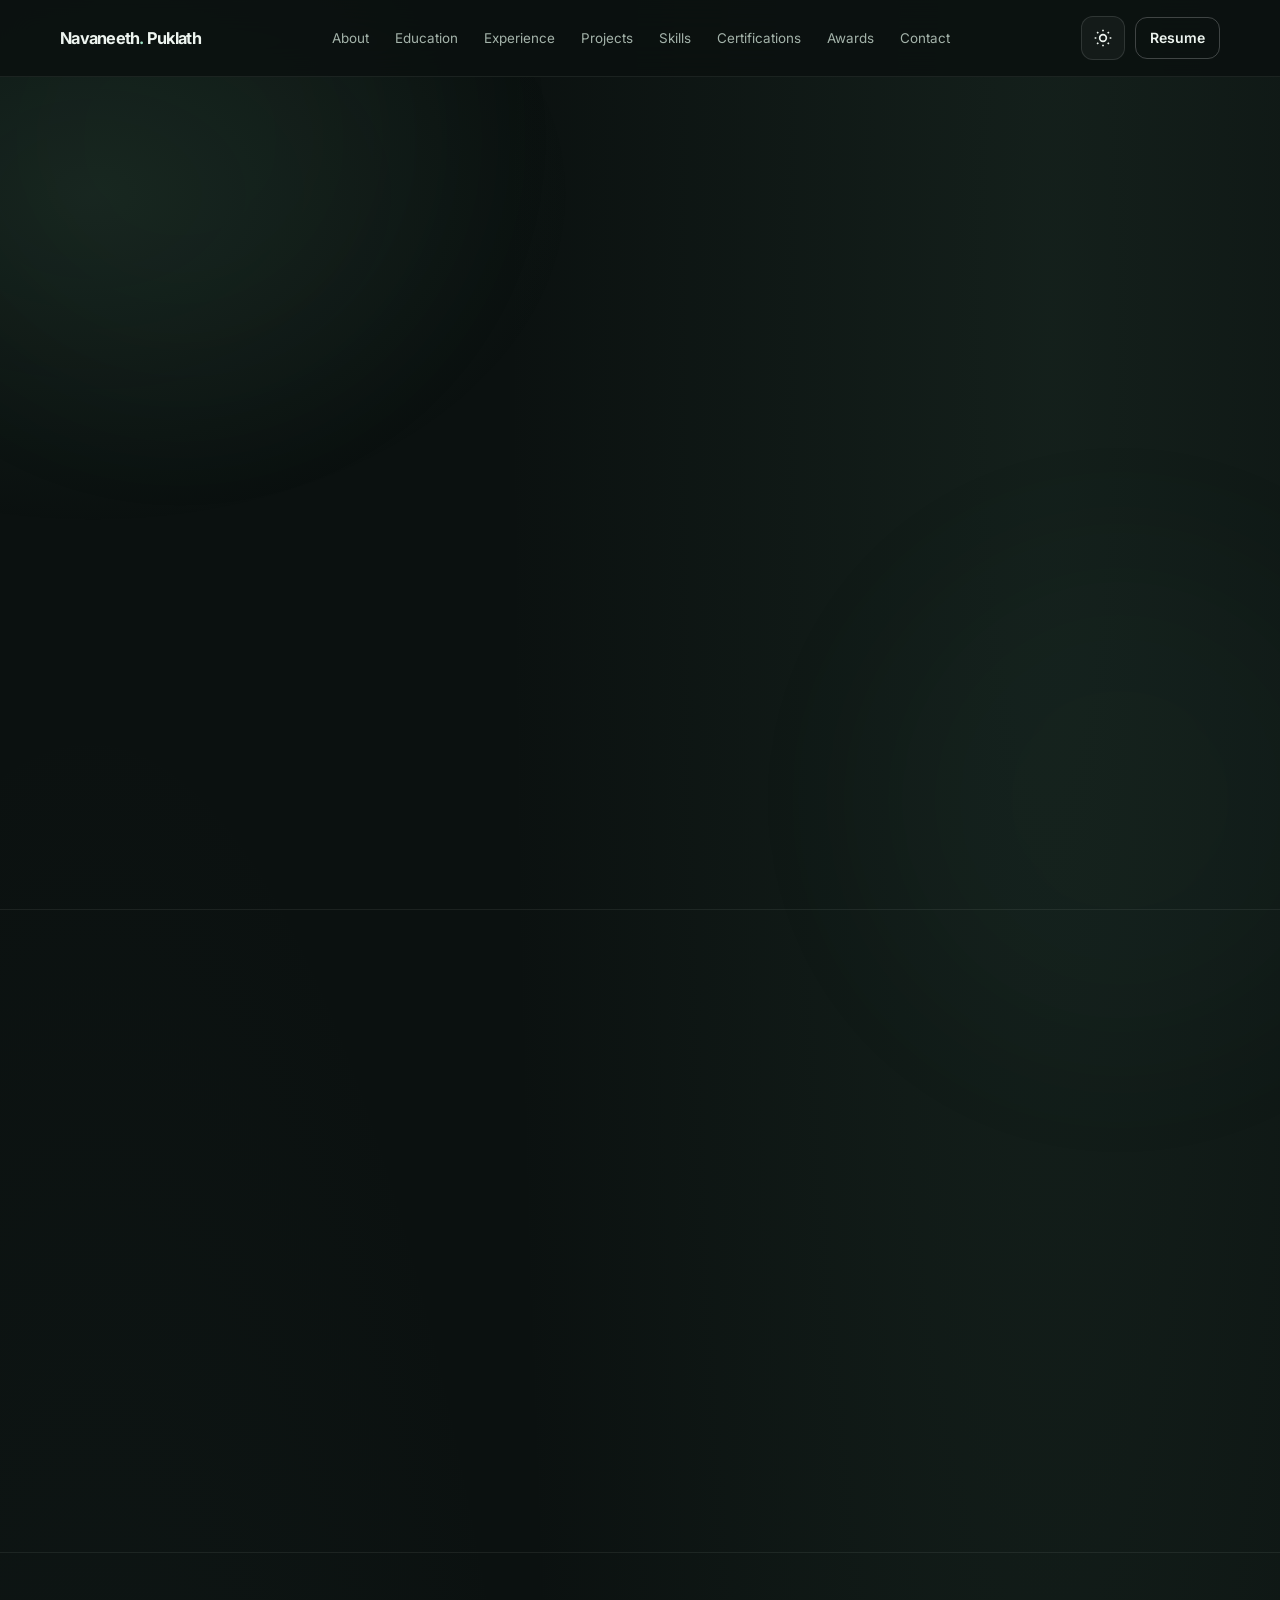
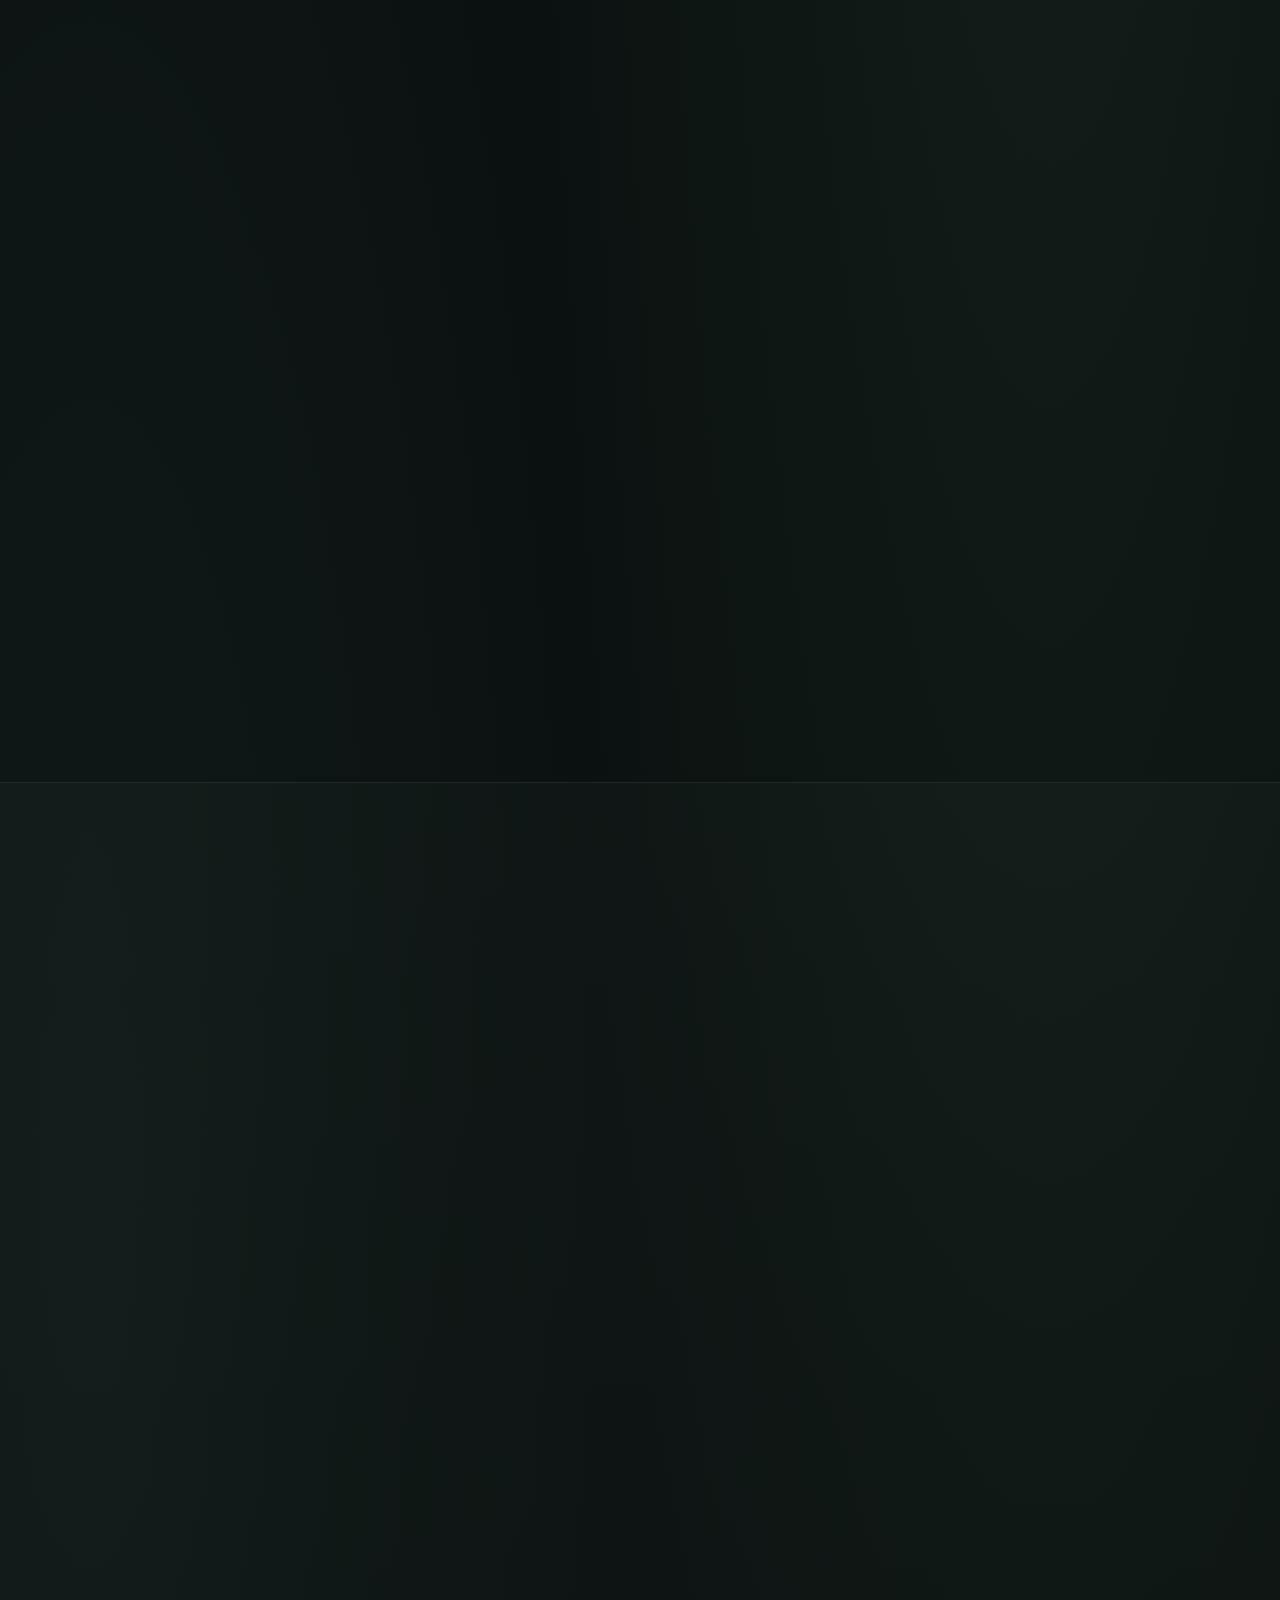
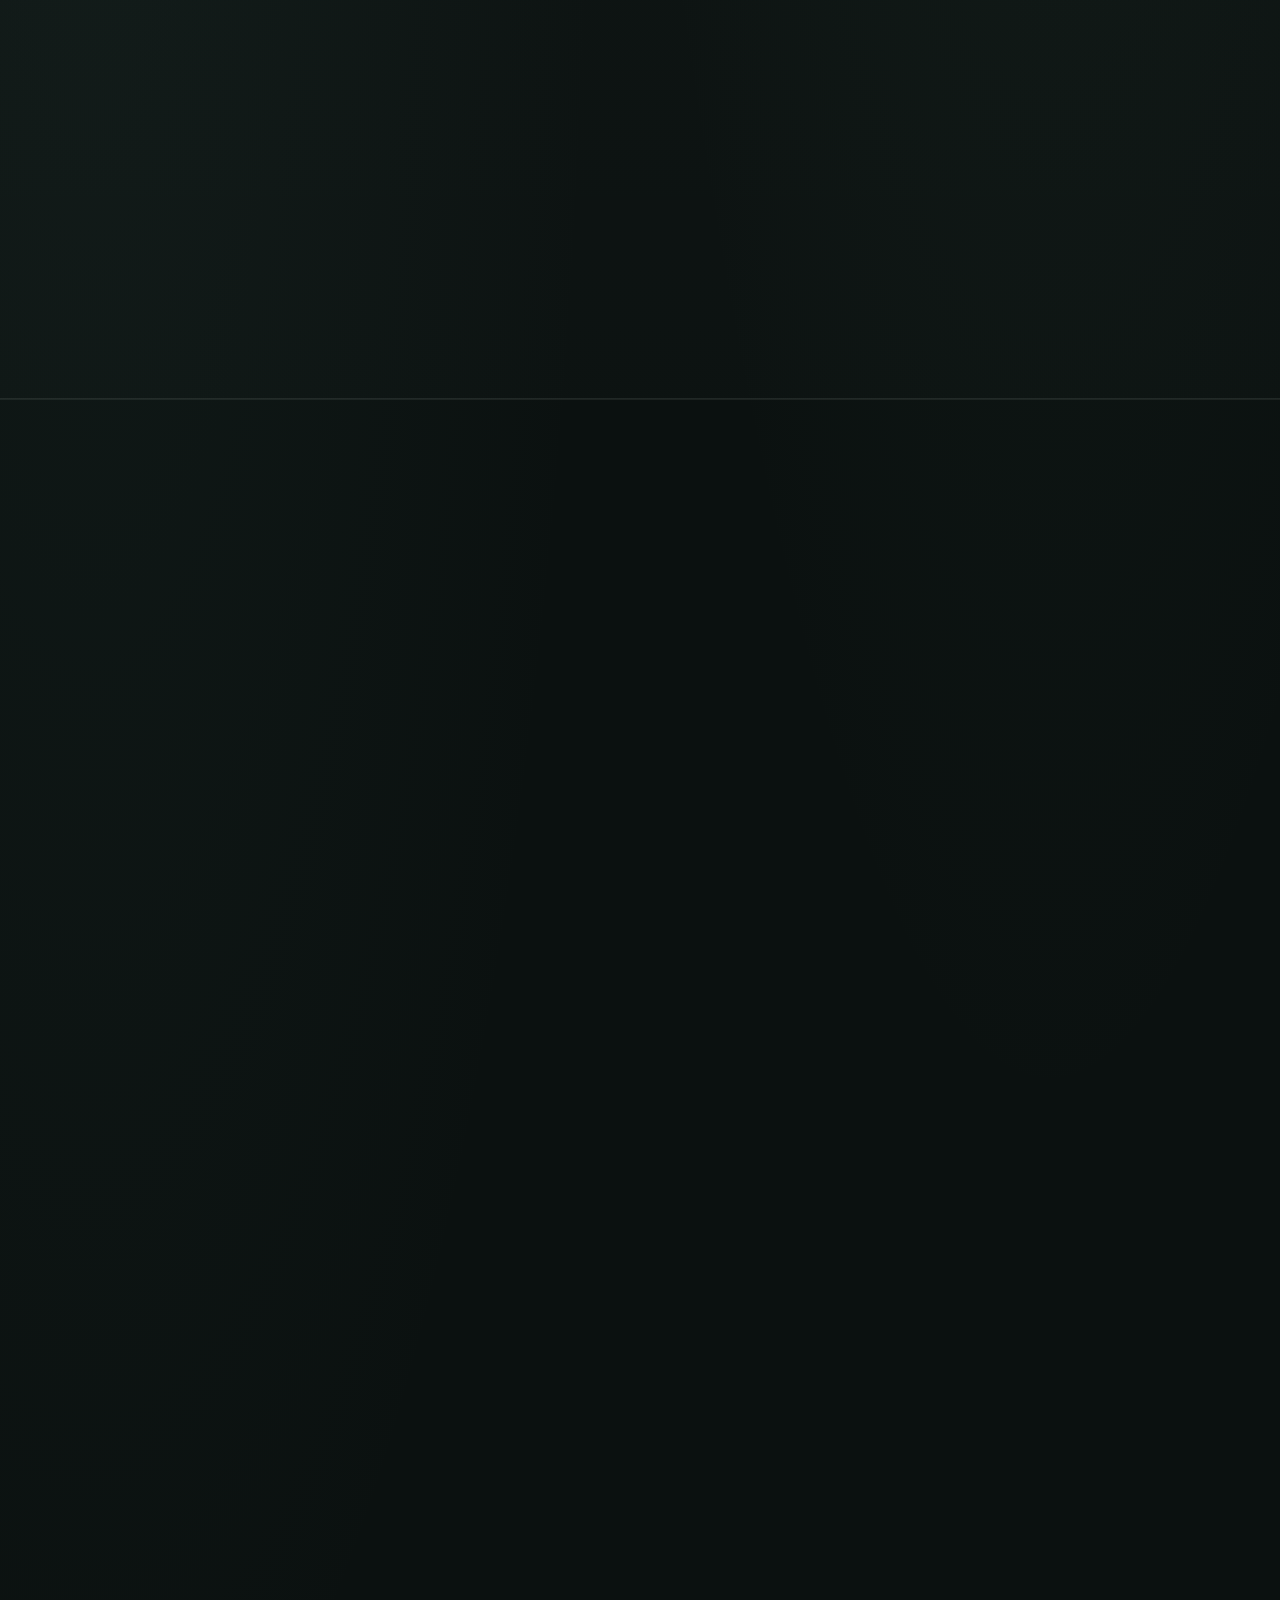
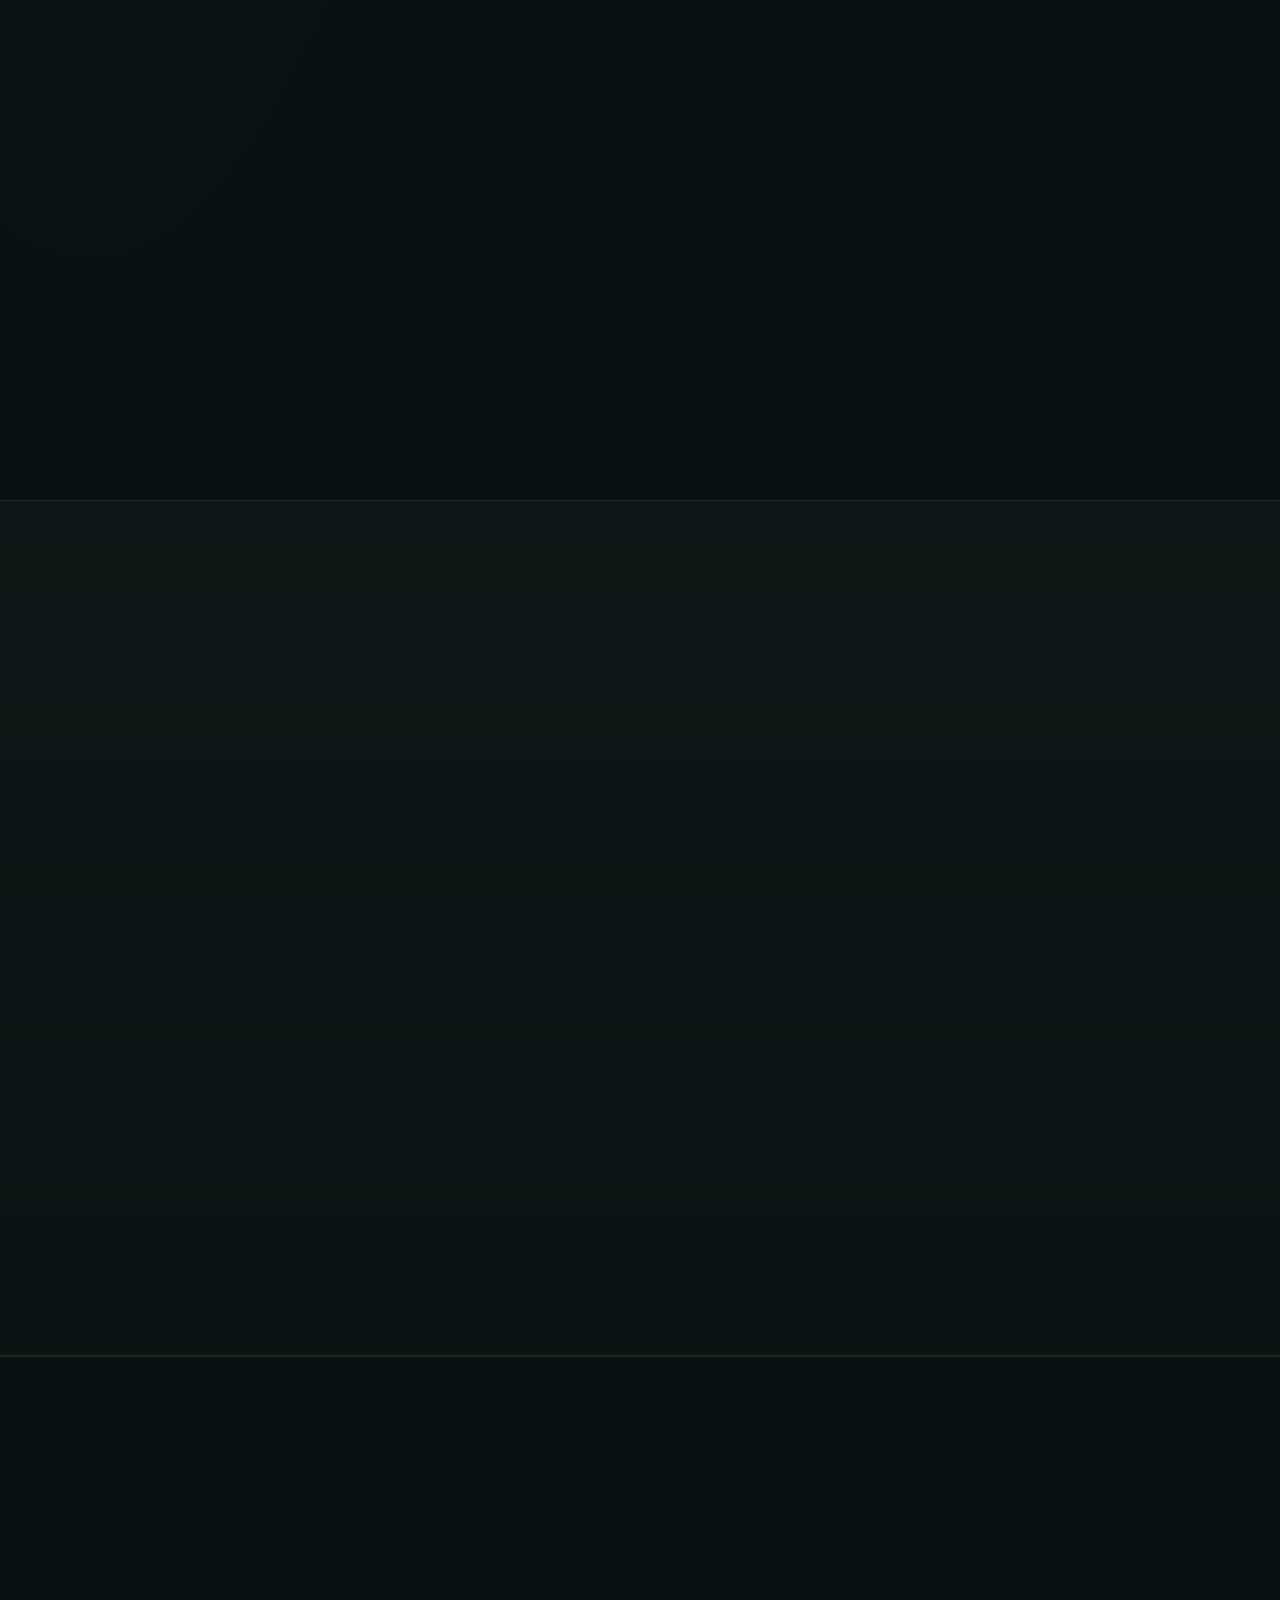
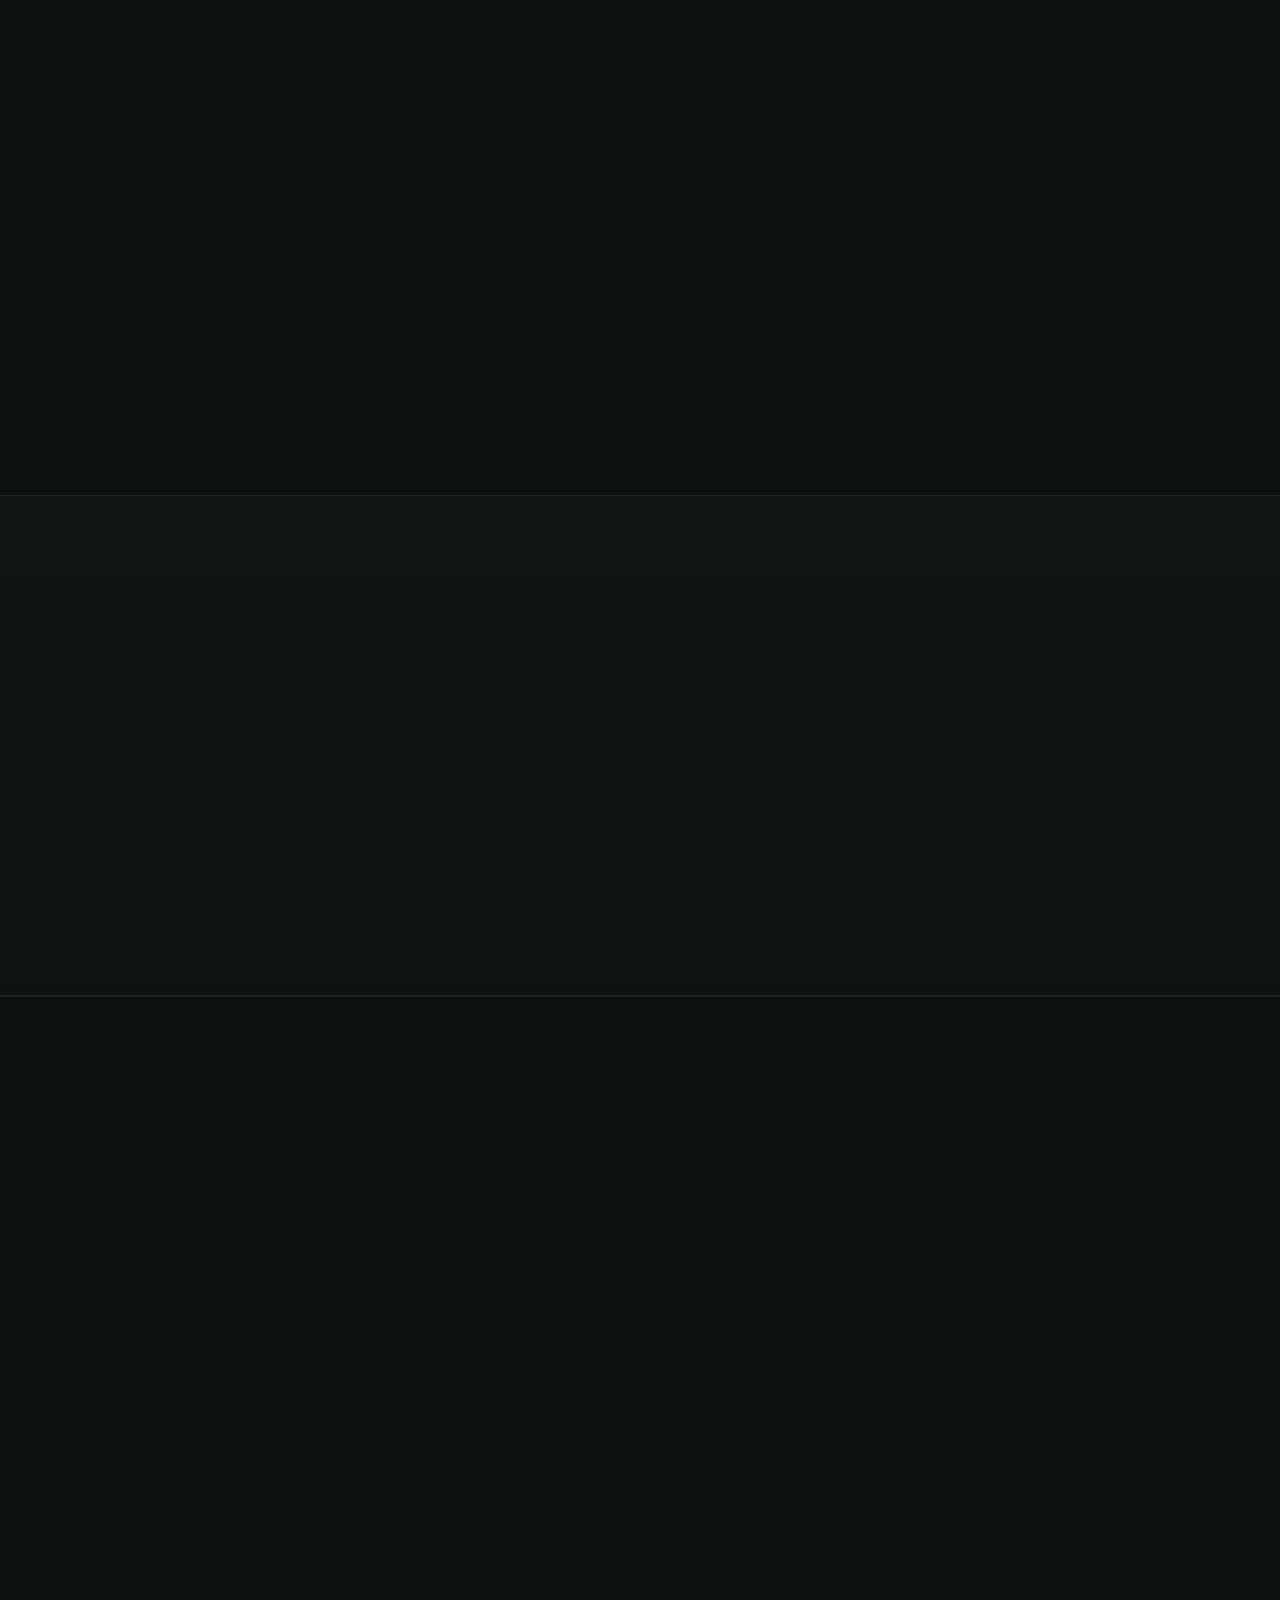
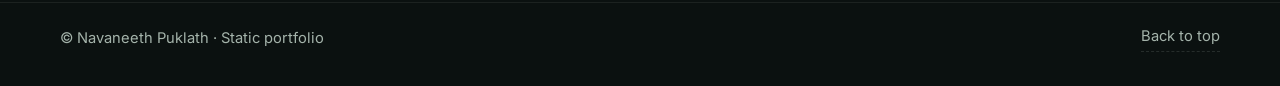
==== commit cbbf3c9d: "updates to porfolio" ====
--- a/index.html
+++ b/index.html
@@ -59,7 +59,7 @@
             <path d="M21 12.79A9 9 0 1 1 11.21 3 7 7 0 0 0 21 12.79z" />
           </svg>
         </button>
-        <a class="btn btn--ghost btn--sm" href="images/resume.pdf" download>Resume</a>
+        <a class="btn btn--ghost btn--sm" href="resume.pdf" download>Resume</a>
         <button class="nav-toggle" type="button" aria-expanded="false" aria-controls="mobile-nav" aria-label="Open menu">
           <span class="nav-toggle__bar"></span>
           <span class="nav-toggle__bar"></span>
@@ -100,7 +100,7 @@
           <div class="hero__cta">
             <a class="btn btn--primary" href="https://github.com/Navaneethvinodp" target="_blank" rel="noopener noreferrer">View GitHub</a>
             <a class="btn btn--secondary" href="#contact" data-smooth-scroll>Contact me</a>
-            <a class="btn btn--ghost" href="images/resume.pdf" download>Download resume</a>
+            <a class="btn btn--ghost" href="resume.pdf" download>Download resume</a>
           </div>
           <div class="hero__links">
             <a class="icon-link" href="https://www.linkedin.com/in/navaneeth-p-nair" target="_blank" rel="noopener noreferrer" aria-label="LinkedIn">
@@ -535,11 +535,11 @@
         </header>
         <div class="contact-panel reveal">
           <div class="contact-panel__primary">
-            <a class="contact-tile" href="mailto:nivinvinod1236@gmail.com">
+            <a class="contact-tile" href="mailto:navaneeth.puklath19@gmail.com">
               <span class="contact-tile__label">Email</span>
               <span class="contact-tile__value">navaneeth.puklath19@gmail.com</span>
             </a>
-            <a class="contact-tile" href="tel:+1 (408) 912-8876">
+            <a class="contact-tile" href="tel:+14089128876">
               <span class="contact-tile__label">Phone</span>
               <span class="contact-tile__value">+1 (408) 912-8876</span>
             </a>
--- a/style.css
+++ b/style.css
@@ -0,0 +1,2043 @@
+/*
+  Portfolio stylesheet — dark (default) and light themes via html[data-theme="light"].
+  Uses CSS variables for theming and prefers reduced motion when requested.
+*/
+
+/* -------------------------------------------------------------------------- */
+/* Design tokens                                                              */
+/* -------------------------------------------------------------------------- */
+:root {
+  /* Dark navy + cyan + violet — enterprise / cloud / security */
+  --bg-0: #050816;
+  --bg-1: #0a1020;
+  --bg-2: #0f172a;
+  --surface: rgba(248, 250, 252, 0.04);
+  --surface-2: rgba(248, 250, 252, 0.07);
+  --border: rgba(248, 250, 252, 0.1);
+  --border-subtle: rgba(248, 250, 252, 0.06);
+  --text: #f8fafc;
+  --muted: #94a3b8;
+  --faint: #64748b;
+  --accent: #38bdf8;
+  --accent-2: #8b5cf6;
+  --accent-gold: #c4b5fd;
+  --accent-glow: rgba(56, 189, 248, 0.35);
+  --accent-glow-violet: rgba(139, 92, 246, 0.28);
+  --danger: #f87171;
+  --radius-sm: 10px;
+  --radius-md: 16px;
+  --radius-lg: 22px;
+  --shadow: 0 24px 80px rgba(0, 0, 0, 0.55);
+  --container: 1120px;
+  --header-h: 72px;
+  --font: "Inter", system-ui, -apple-system, "Segoe UI", Roboto, Arial, sans-serif;
+  --font-display: "Space Grotesk", var(--font);
+  --mono: "JetBrains Mono", ui-monospace, SFMono-Regular, Menlo, Consolas, monospace;
+}
+
+@media (prefers-reduced-motion: reduce) {
+  *,
+  *::before,
+  *::after {
+    animation-duration: 0.01ms !important;
+    animation-iteration-count: 1 !important;
+    transition-duration: 0.01ms !important;
+    scroll-behavior: auto !important;
+  }
+}
+
+/* -------------------------------------------------------------------------- */
+/* Base layout                                                                */
+/* -------------------------------------------------------------------------- */
+*,
+*::before,
+*::after {
+  box-sizing: border-box;
+}
+
+html {
+  scroll-behavior: smooth;
+  color-scheme: dark;
+}
+
+html[data-theme="light"] {
+  color-scheme: light;
+}
+
+/* Screen-reader-only helper text (paired with decorative duplicate images) */
+.visually-hidden {
+  position: absolute;
+  width: 1px;
+  height: 1px;
+  padding: 0;
+  margin: -1px;
+  overflow: hidden;
+  clip: rect(0, 0, 0, 0);
+  white-space: nowrap;
+  border: 0;
+}
+
+body {
+  margin: 0;
+  font-family: var(--font);
+  color: var(--text);
+  background: radial-gradient(circle at top left, rgba(56, 189, 248, 0.15), transparent 40%),
+    radial-gradient(900px 700px at 100% 0%, rgba(139, 92, 246, 0.12), transparent 45%),
+    radial-gradient(800px 520px at 50% 100%, rgba(56, 189, 248, 0.06), transparent 50%), var(--bg-0);
+  line-height: 1.6;
+  -webkit-font-smoothing: antialiased;
+}
+
+/* Display type for headings / key labels */
+h1,
+h2,
+h3,
+.logo,
+.section__title,
+.hero__name,
+.hero__role,
+.card__title,
+.project-card__title,
+.skill-group__title,
+.metric__value {
+  font-family: var(--font-display);
+}
+
+/* Decorative background layers */
+.bg-grid {
+  pointer-events: none;
+  position: fixed;
+  inset: 0;
+  background-image: linear-gradient(rgba(248, 250, 252, 0.04) 1px, transparent 1px),
+    linear-gradient(90deg, rgba(248, 250, 252, 0.04) 1px, transparent 1px);
+  background-size: 56px 56px;
+  mask-image: radial-gradient(ellipse at center, black 20%, transparent 75%);
+  opacity: 0.04;
+  z-index: 0;
+}
+
+.bg-glow {
+  position: fixed;
+  width: 520px;
+  height: 520px;
+  border-radius: 50%;
+  filter: blur(90px);
+  opacity: 0.28;
+  pointer-events: none;
+  z-index: 0;
+}
+
+.bg-glow--1 {
+  top: -120px;
+  left: -80px;
+  background: rgba(139, 92, 246, 0.5);
+}
+
+.bg-glow--2 {
+  bottom: -160px;
+  right: -100px;
+  background: rgba(56, 189, 248, 0.45);
+}
+
+/*
+  Keep main/footer below the sticky header. Equal z-index + document order
+  would stack main on top, so clicks on the nav bar hit the page instead.
+*/
+main,
+.site-footer {
+  position: relative;
+  z-index: 0;
+}
+
+a {
+  color: inherit;
+  text-decoration: none;
+}
+
+img {
+  max-width: 100%;
+  display: block;
+}
+
+.container {
+  width: min(100% - 40px, var(--container));
+  margin-inline: auto;
+}
+
+.section {
+  padding: 88px 0;
+}
+
+/* Subtle separation between stacked sections (hero stays flush) */
+.section:not(:first-of-type) {
+  border-top: 1px solid var(--border-subtle);
+}
+
+.section--tight {
+  padding-top: 40px;
+}
+
+.section--alt {
+  background: linear-gradient(180deg, rgba(56, 189, 248, 0.04), rgba(139, 92, 246, 0.03));
+  border-bottom: 1px solid var(--border-subtle);
+}
+
+.section--contact {
+  padding-bottom: 120px;
+}
+
+.section__head {
+  margin-bottom: 40px;
+}
+
+.section__title {
+  margin: 0 0 10px;
+  font-size: clamp(1.6rem, 1.2rem + 1.4vw, 2.2rem);
+  letter-spacing: -0.02em;
+}
+
+.section__subtitle {
+  margin: 0;
+  color: var(--muted);
+  max-width: 62ch;
+  font-size: 1.05rem;
+}
+
+/* -------------------------------------------------------------------------- */
+/* Header + navigation                                                        */
+/* -------------------------------------------------------------------------- */
+.site-header {
+  position: sticky;
+  top: 0;
+  z-index: 100;
+  backdrop-filter: blur(16px);
+  -webkit-backdrop-filter: blur(16px);
+  background: rgba(5, 8, 22, 0.78);
+  border-bottom: 1px solid var(--border-subtle);
+}
+
+.header__inner {
+  display: flex;
+  align-items: center;
+  justify-content: space-between;
+  gap: 16px;
+  min-height: var(--header-h);
+}
+
+.logo {
+  font-weight: 700;
+  letter-spacing: -0.03em;
+  font-size: 1.05rem;
+}
+
+.logo__dot {
+  color: var(--accent);
+  text-shadow: 0 0 24px var(--accent-glow);
+}
+
+.nav--desktop .nav__list {
+  display: flex;
+  gap: 18px;
+  list-style: none;
+  margin: 0;
+  padding: 0;
+}
+
+.nav--desktop a {
+  color: var(--muted);
+  font-size: 0.92rem;
+  padding: 8px 6px;
+  border-radius: 8px;
+  transition: color 0.2s ease, background 0.2s ease;
+}
+
+.nav--desktop a:hover,
+.nav--desktop a.is-active {
+  color: var(--text);
+  background: rgba(255, 255, 255, 0.06);
+}
+
+.header__actions {
+  display: flex;
+  align-items: center;
+  gap: 10px;
+}
+
+/* Theme toggle: sun = switch to light while in dark mode */
+.theme-toggle {
+  position: relative;
+  display: inline-flex;
+  align-items: center;
+  justify-content: center;
+  width: 44px;
+  height: 44px;
+  padding: 0;
+  border-radius: 12px;
+  border: 1px solid var(--border);
+  background: rgba(255, 255, 255, 0.04);
+  color: var(--text);
+  cursor: pointer;
+  transition: border-color 0.2s ease, background 0.2s ease, transform 0.15s ease;
+}
+
+.theme-toggle:hover {
+  border-color: rgba(56, 189, 248, 0.5);
+  background: rgba(56, 189, 248, 0.1);
+}
+
+.theme-toggle:active {
+  transform: scale(0.96);
+}
+
+.theme-toggle__icon {
+  position: absolute;
+  width: 20px;
+  height: 20px;
+}
+
+html:not([data-theme="light"]) .theme-toggle__icon--moon {
+  display: none;
+}
+
+html[data-theme="light"] .theme-toggle__icon--sun {
+  display: none;
+}
+
+.nav-toggle {
+  display: none;
+  width: 44px;
+  height: 44px;
+  border-radius: 12px;
+  border: 1px solid var(--border);
+  background: rgba(255, 255, 255, 0.04);
+  cursor: pointer;
+  position: relative;
+}
+
+.nav-toggle__bar {
+  position: absolute;
+  left: 12px;
+  right: 12px;
+  height: 2px;
+  background: var(--text);
+  border-radius: 2px;
+  transition: transform 0.25s ease, opacity 0.2s ease;
+}
+
+.nav-toggle__bar:first-child {
+  top: 16px;
+}
+
+.nav-toggle__bar:last-child {
+  top: 24px;
+}
+
+.site-header.is-open .nav-toggle__bar:first-child {
+  transform: translateY(4px) rotate(45deg);
+}
+
+.site-header.is-open .nav-toggle__bar:last-child {
+  transform: translateY(-4px) rotate(-45deg);
+}
+
+.mobile-nav {
+  border-top: 1px solid var(--border-subtle);
+  background: rgba(5, 8, 22, 0.96);
+}
+
+.mobile-nav[hidden] {
+  display: none;
+}
+
+.mobile-nav__list {
+  list-style: none;
+  margin: 0;
+  padding: 16px 0 22px;
+  display: grid;
+  gap: 6px;
+}
+
+.mobile-nav a {
+  display: block;
+  padding: 12px 6px;
+  color: var(--text);
+  border-radius: 10px;
+}
+
+.mobile-nav a:hover {
+  background: rgba(255, 255, 255, 0.06);
+}
+
+@media (max-width: 980px) {
+  .nav--desktop {
+    display: none;
+  }
+
+  .nav-toggle {
+    display: inline-flex;
+  }
+}
+
+/* -------------------------------------------------------------------------- */
+/* Buttons                                                                      */
+/* -------------------------------------------------------------------------- */
+.btn {
+  display: inline-flex;
+  align-items: center;
+  justify-content: center;
+  gap: 8px;
+  padding: 12px 18px;
+  border-radius: 999px;
+  border: 1px solid transparent;
+  font-weight: 600;
+  font-size: 0.95rem;
+  cursor: pointer;
+  transition: transform 0.15s ease, box-shadow 0.2s ease, background 0.2s ease, border-color 0.2s ease;
+  text-decoration: none;
+  white-space: nowrap;
+}
+
+.btn:active {
+  transform: translateY(1px);
+}
+
+.btn--sm {
+  padding: 9px 14px;
+  font-size: 0.88rem;
+}
+
+.btn--primary {
+  background: linear-gradient(135deg, var(--accent) 0%, var(--accent-2) 100%);
+  color: #050816;
+  border-color: transparent;
+  box-shadow: 0 12px 40px var(--accent-glow), 0 8px 32px var(--accent-glow-violet);
+}
+
+.btn--primary:hover {
+  box-shadow: 0 16px 48px rgba(56, 189, 248, 0.45), 0 12px 40px rgba(139, 92, 246, 0.25);
+  filter: brightness(1.05);
+}
+
+/* Secondary: glassmorphism */
+.btn--secondary {
+  background: rgba(248, 250, 252, 0.06);
+  backdrop-filter: blur(12px);
+  -webkit-backdrop-filter: blur(12px);
+  border-color: rgba(248, 250, 252, 0.14);
+  color: var(--text);
+}
+
+.btn--secondary:hover {
+  border-color: rgba(56, 189, 248, 0.35);
+  background: rgba(248, 250, 252, 0.1);
+}
+
+/* Tertiary: outline only */
+.btn--ghost {
+  background: transparent;
+  border-color: rgba(248, 250, 252, 0.22);
+  color: var(--text);
+}
+
+.btn--ghost:hover {
+  border-color: rgba(139, 92, 246, 0.45);
+  background: rgba(139, 92, 246, 0.08);
+}
+
+.btn--block {
+  width: 100%;
+}
+
+/* -------------------------------------------------------------------------- */
+/* Hero                                                                         */
+/* -------------------------------------------------------------------------- */
+.hero {
+  position: relative;
+  isolation: isolate;
+  padding-top: 36px;
+  padding-bottom: 64px;
+}
+
+/* Extra lift: cyan–violet wash anchored to hero (layered over global body glow) */
+.hero::before {
+  content: "";
+  position: absolute;
+  top: -12%;
+  left: -8%;
+  width: min(92vw, 780px);
+  height: min(72vh, 620px);
+  pointer-events: none;
+  z-index: 0;
+  background: radial-gradient(
+    circle at top left,
+    rgba(56, 189, 248, 0.2),
+    rgba(139, 92, 246, 0.1) 38%,
+    transparent 52%
+  );
+}
+
+.hero > .container {
+  position: relative;
+  z-index: 1;
+}
+
+.hero__grid {
+  display: grid;
+  grid-template-columns: 1.15fr 0.85fr;
+  gap: 48px;
+  align-items: center;
+}
+
+@media (max-width: 980px) {
+  .hero__grid {
+    grid-template-columns: 1fr;
+  }
+}
+
+/* Constrain hero copy width for readability */
+.hero__content {
+  max-width: 650px;
+}
+
+.eyebrow {
+  display: inline-flex;
+  align-items: center;
+  gap: 10px;
+  margin: 0 0 14px;
+  color: var(--muted);
+  font-size: 0.92rem;
+  letter-spacing: 0.02em;
+  text-transform: uppercase;
+}
+
+.eyebrow::before {
+  content: "";
+  width: 28px;
+  height: 1px;
+  background: linear-gradient(90deg, var(--accent), var(--accent-2), transparent);
+}
+
+.hero__title {
+  margin: 0 0 16px;
+}
+
+.hero__name {
+  display: block;
+  font-size: clamp(2.35rem, 1.5rem + 3vw, 3.5rem);
+  line-height: 1.05;
+  letter-spacing: -0.04em;
+  font-weight: 700;
+}
+
+.hero__role {
+  display: block;
+  margin-top: 10px;
+  color: var(--muted);
+  font-size: clamp(1.05rem, 0.95rem + 0.5vw, 1.25rem);
+  font-weight: 500;
+  max-width: 28ch;
+}
+
+.hero__lead {
+  margin: 0 0 26px;
+  color: var(--muted);
+  font-size: 1.08rem;
+  max-width: 62ch;
+}
+
+.hero__lead strong {
+  color: var(--text);
+  font-weight: 600;
+}
+
+.hero__cta {
+  display: flex;
+  flex-wrap: wrap;
+  gap: 12px;
+  margin-bottom: 22px;
+}
+
+.hero__links {
+  display: flex;
+  flex-wrap: wrap;
+  gap: 12px;
+}
+
+.icon-link {
+  display: inline-flex;
+  align-items: center;
+  gap: 10px;
+  padding: 10px 14px;
+  border-radius: 999px;
+  border: 1px solid var(--border);
+  background: rgba(255, 255, 255, 0.03);
+  color: var(--text);
+  font-size: 0.92rem;
+  transition: border-color 0.2s ease, transform 0.15s ease, background 0.2s ease;
+}
+
+.icon-link:hover {
+  border-color: rgba(56, 189, 248, 0.45);
+  background: rgba(56, 189, 248, 0.08);
+  transform: translateY(-1px);
+}
+
+.icon-link svg {
+  opacity: 0.9;
+}
+
+/* Hero column: headshot + status card */
+.hero__visual--stack {
+  display: flex;
+  flex-direction: column;
+  gap: 16px;
+}
+
+.hero-photo {
+  margin: 0;
+  position: relative;
+  border-radius: var(--radius-lg);
+  padding: 3px;
+  background: linear-gradient(135deg, rgba(56, 189, 248, 0.75), rgba(139, 92, 246, 0.65));
+  box-shadow: var(--shadow), 0 0 60px rgba(56, 189, 248, 0.12);
+}
+
+.hero-photo__img {
+  display: block;
+  width: 100%;
+  height: auto;
+  border-radius: calc(var(--radius-lg) - 3px);
+  object-fit: cover;
+  aspect-ratio: 4 / 5;
+  max-height: min(440px, 70vh);
+  object-position: 50% 18%;
+  background: var(--bg-2);
+}
+
+@media (max-width: 980px) {
+  .hero-photo__img {
+    max-height: 520px;
+    aspect-ratio: 3 / 4;
+  }
+}
+
+/* Hero visual card */
+.hero-card {
+  position: relative;
+  border-radius: var(--radius-lg);
+  border: 1px solid var(--border);
+  background: linear-gradient(180deg, rgba(248, 250, 252, 0.07), rgba(248, 250, 252, 0.02));
+  box-shadow: var(--shadow);
+  overflow: hidden;
+  min-height: 280px;
+}
+
+.hero-card--compact {
+  min-height: 0;
+}
+
+.hero-card__scan {
+  position: absolute;
+  inset: -40% -20%;
+  background: linear-gradient(120deg, transparent 40%, rgba(56, 189, 248, 0.14) 50%, transparent 60%);
+  animation: scan 7s ease-in-out infinite;
+}
+
+@keyframes scan {
+  0% {
+    transform: translateX(-18%) translateY(8%) rotate(8deg);
+  }
+  50% {
+    transform: translateX(18%) translateY(-6%) rotate(8deg);
+  }
+  100% {
+    transform: translateX(-18%) translateY(8%) rotate(8deg);
+  }
+}
+
+.hero-card__content {
+  position: relative;
+  padding: 22px;
+}
+
+.mono {
+  font-family: var(--mono);
+  font-size: 0.82rem;
+}
+
+.mono--muted {
+  color: var(--faint);
+}
+
+.mono--accent {
+  display: block;
+  margin-top: 6px;
+  color: var(--accent);
+}
+
+.hero-card__metrics {
+  display: grid;
+  grid-template-columns: repeat(3, 1fr);
+  gap: 12px;
+  margin-top: 22px;
+}
+
+.metric__value {
+  display: block;
+  font-weight: 700;
+  letter-spacing: -0.02em;
+}
+
+.metric__label {
+  display: block;
+  color: var(--muted);
+  font-size: 0.82rem;
+  margin-top: 4px;
+}
+
+@media (max-width: 520px) {
+  .hero-card__metrics {
+    grid-template-columns: 1fr;
+  }
+}
+
+/* -------------------------------------------------------------------------- */
+/* Typography blocks                                                            */
+/* -------------------------------------------------------------------------- */
+.prose p {
+  margin: 0 0 14px;
+  color: var(--muted);
+  max-width: 75ch;
+}
+
+.prose--wide p {
+  max-width: 85ch;
+}
+
+/* About: photo + narrative (desktop), stacked on small screens */
+.about__grid {
+  display: grid;
+  grid-template-columns: minmax(220px, 300px) 1fr;
+  gap: 32px 40px;
+  align-items: start;
+}
+
+@media (max-width: 820px) {
+  .about__grid {
+    grid-template-columns: 1fr;
+  }
+}
+
+.about-photo {
+  margin: 0;
+  border-radius: var(--radius-md);
+  padding: 2px;
+  background: linear-gradient(145deg, rgba(56, 189, 248, 0.45), rgba(139, 92, 246, 0.35));
+  border: 1px solid var(--border);
+  max-width: 300px;
+}
+
+@media (max-width: 820px) {
+  .about-photo {
+    max-width: 260px;
+    justify-self: center;
+  }
+}
+
+.about-photo__img {
+  display: block;
+  width: 100%;
+  height: auto;
+  border-radius: calc(var(--radius-md) - 2px);
+  object-fit: cover;
+  aspect-ratio: 4 / 5;
+  object-position: 50% 18%;
+  background: var(--bg-2);
+}
+
+/* -------------------------------------------------------------------------- */
+/* Cards, timeline, lists                                                       */
+/* -------------------------------------------------------------------------- */
+.card {
+  border-radius: var(--radius-md);
+  border: 1px solid var(--border);
+  background: rgba(255, 255, 255, 0.03);
+}
+
+.card--pad {
+  padding: 18px 18px 16px;
+}
+
+.card__top {
+  display: flex;
+  align-items: flex-start;
+  justify-content: space-between;
+  gap: 12px;
+}
+
+.card__title {
+  margin: 0;
+  font-size: 1.08rem;
+  letter-spacing: -0.02em;
+}
+
+.card__org {
+  margin: 6px 0 0;
+  color: var(--muted);
+  font-size: 0.95rem;
+}
+
+.card__meta {
+  margin: 8px 0 8px;
+  color: var(--faint);
+  font-size: 0.9rem;
+}
+
+.card__text {
+  margin: 0;
+  color: var(--muted);
+}
+
+.card--exp {
+  padding: 22px;
+}
+
+.cards-stack {
+  display: grid;
+  gap: 16px;
+}
+
+.pill {
+  display: inline-flex;
+  align-items: center;
+  padding: 6px 10px;
+  border-radius: 999px;
+  border: 1px solid rgba(56, 189, 248, 0.35);
+  color: #bae6fd;
+  background: rgba(56, 189, 248, 0.1);
+  font-size: 0.78rem;
+  white-space: nowrap;
+}
+
+.pill--muted {
+  border-color: rgba(255, 255, 255, 0.14);
+  color: var(--muted);
+  background: rgba(255, 255, 255, 0.04);
+}
+
+.timeline {
+  list-style: none;
+  margin: 0;
+  padding: 0;
+  display: grid;
+  gap: 14px;
+  position: relative;
+}
+
+.timeline__item {
+  display: grid;
+  grid-template-columns: 18px 1fr;
+  gap: 14px;
+  align-items: start;
+}
+
+.timeline__marker {
+  width: 12px;
+  height: 12px;
+  border-radius: 50%;
+  margin-top: 22px;
+  background: radial-gradient(circle at 30% 30%, var(--accent), var(--accent-2));
+  box-shadow: 0 0 0 6px rgba(56, 189, 248, 0.15);
+}
+
+.list {
+  margin: 14px 0 0;
+  padding-left: 18px;
+  color: var(--muted);
+}
+
+.list li {
+  margin: 8px 0;
+}
+
+.list--compact {
+  margin-top: 10px;
+}
+
+/* -------------------------------------------------------------------------- */
+/* Project grid                                                                 */
+/* -------------------------------------------------------------------------- */
+.project-grid {
+  display: grid;
+  grid-template-columns: repeat(2, minmax(0, 1fr));
+  gap: 16px;
+}
+
+@media (max-width: 900px) {
+  .project-grid {
+    grid-template-columns: 1fr;
+  }
+}
+
+.project-card {
+  position: relative;
+  border-radius: var(--radius-md);
+  border: 1px solid var(--border);
+  background: rgba(255, 255, 255, 0.03);
+  padding: 20px;
+  transition: transform 0.2s ease, border-color 0.2s ease, background 0.2s ease;
+}
+
+/* Floating control-style icon (cyan → violet on interaction) */
+.project-card__icon {
+  position: absolute;
+  top: 16px;
+  right: 16px;
+  z-index: 2;
+  width: 40px;
+  height: 40px;
+  margin: 0;
+  padding: 0;
+  display: grid;
+  place-items: center;
+  border-radius: 10px;
+  border: 1px solid rgba(56, 189, 248, 0.45);
+  background: rgba(5, 8, 22, 0.78);
+  color: var(--accent);
+  cursor: pointer;
+  box-shadow: 0 0 0 1px rgba(56, 189, 248, 0.06), 0 0 18px rgba(56, 189, 248, 0.12);
+  transition: color 0.25s ease, border-color 0.25s ease, background 0.25s ease, box-shadow 0.25s ease,
+    transform 0.2s ease;
+}
+
+.project-card__icon svg {
+  display: block;
+  filter: drop-shadow(0 0 5px rgba(56, 189, 248, 0.45));
+  transition: filter 0.25s ease;
+}
+
+.project-card:hover .project-card__icon,
+.project-card__icon:hover,
+.project-card__icon:focus-visible {
+  color: var(--accent-2);
+  border-color: rgba(139, 92, 246, 0.55);
+  background: rgba(15, 23, 42, 0.92);
+  box-shadow: 0 0 22px rgba(139, 92, 246, 0.28), 0 0 0 1px rgba(139, 92, 246, 0.15);
+}
+
+.project-card:hover .project-card__icon svg,
+.project-card__icon:hover svg,
+.project-card__icon:focus-visible svg {
+  filter: drop-shadow(0 0 8px rgba(139, 92, 246, 0.55));
+}
+
+.project-card__icon:active {
+  transform: scale(0.94);
+}
+
+.project-card__icon:focus-visible {
+  outline: 2px solid var(--accent-2);
+  outline-offset: 2px;
+}
+
+.project-card:hover {
+  transform: translateY(-3px);
+  border-color: rgba(139, 92, 246, 0.45);
+  background: rgba(248, 250, 252, 0.06);
+}
+
+.project-card__head {
+  display: flex;
+  align-items: baseline;
+  justify-content: space-between;
+  gap: 12px;
+  margin-bottom: 10px;
+  padding-right: 52px;
+}
+
+.project-card__title {
+  margin: 0;
+  font-size: 1.12rem;
+  letter-spacing: -0.02em;
+}
+
+.project-card__period {
+  color: var(--faint);
+  font-size: 0.82rem;
+  font-family: var(--mono);
+  white-space: nowrap;
+}
+
+.project-card__desc {
+  margin: 0 0 10px;
+  color: var(--muted);
+}
+
+.tags {
+  display: flex;
+  flex-wrap: wrap;
+  gap: 8px;
+  margin-top: 14px;
+}
+
+.tags--lg {
+  margin-top: 10px;
+}
+
+.tag {
+  font-family: var(--mono);
+  font-size: 0.78rem;
+  padding: 6px 10px;
+  border-radius: 999px;
+  border: 1px solid rgba(139, 92, 246, 0.25);
+  color: #ddd6fe;
+  background: rgba(139, 92, 246, 0.1);
+}
+
+/* -------------------------------------------------------------------------- */
+/* Skills                                                                       */
+/* -------------------------------------------------------------------------- */
+.skill-groups {
+  display: grid;
+  gap: 18px;
+}
+
+.skill-group {
+  border-radius: var(--radius-md);
+  border: 1px solid var(--border);
+  background: rgba(255, 255, 255, 0.03);
+  padding: 18px;
+}
+
+.skill-group__title {
+  margin: 0 0 10px;
+  font-size: 1rem;
+  color: var(--text);
+  letter-spacing: -0.01em;
+}
+
+/* -------------------------------------------------------------------------- */
+/* Certifications                                                               */
+/* -------------------------------------------------------------------------- */
+.cert-grid {
+  list-style: none;
+  margin: 0;
+  padding: 0;
+  display: grid;
+  grid-template-columns: repeat(2, minmax(0, 1fr));
+  gap: 12px;
+}
+
+@media (max-width: 900px) {
+  .cert-grid {
+    grid-template-columns: 1fr;
+  }
+}
+
+.cert-card {
+  border-radius: var(--radius-md);
+  border: 1px solid var(--border);
+  background: rgba(255, 255, 255, 0.03);
+  padding: 16px;
+  display: grid;
+  gap: 6px;
+}
+
+.cert-card__issuer {
+  font-family: var(--mono);
+  font-size: 0.78rem;
+  color: var(--accent);
+  letter-spacing: 0.02em;
+  text-transform: uppercase;
+}
+
+.cert-card__name {
+  color: var(--muted);
+  font-size: 0.98rem;
+}
+
+/* -------------------------------------------------------------------------- */
+/* Awards                                                                       */
+/* -------------------------------------------------------------------------- */
+.awards {
+  display: grid;
+  gap: 12px;
+}
+
+.award {
+  margin: 0;
+  padding: 18px 18px 16px 18px;
+  background: rgba(248, 250, 252, 0.03);
+  border-radius: var(--radius-md);
+  border: 1px solid var(--border);
+  border-left: 3px solid rgba(139, 92, 246, 0.9);
+}
+
+.award p {
+  margin: 0;
+  color: var(--muted);
+}
+
+/* -------------------------------------------------------------------------- */
+/* Contact                                                                      */
+/* -------------------------------------------------------------------------- */
+.contact-panel {
+  display: grid;
+  grid-template-columns: 1.1fr 0.9fr;
+  gap: 18px;
+  align-items: start;
+}
+
+@media (max-width: 900px) {
+  .contact-panel {
+    grid-template-columns: 1fr;
+  }
+}
+
+.contact-panel__primary,
+.contact-panel__actions {
+  border-radius: var(--radius-md);
+  border: 1px solid var(--border);
+  background: rgba(255, 255, 255, 0.03);
+  padding: 18px;
+}
+
+.contact-panel__actions {
+  display: grid;
+  gap: 10px;
+}
+
+.contact-tile {
+  display: block;
+  padding: 14px 0;
+  border-bottom: 1px solid rgba(255, 255, 255, 0.08);
+}
+
+.contact-tile:last-of-type {
+  border-bottom: 0;
+}
+
+.contact-tile__label {
+  display: block;
+  color: var(--faint);
+  font-size: 0.82rem;
+  font-family: var(--mono);
+  text-transform: uppercase;
+  letter-spacing: 0.06em;
+}
+
+.contact-tile__value {
+  display: block;
+  margin-top: 6px;
+  color: var(--text);
+  font-weight: 600;
+  word-break: break-word;
+}
+
+.contact-note {
+  margin: 14px 0 0;
+  color: var(--muted);
+}
+
+/* -------------------------------------------------------------------------- */
+/* Footer                                                                       */
+/* -------------------------------------------------------------------------- */
+.site-footer {
+  border-top: 1px solid var(--border-subtle);
+  padding: 22px 0 34px;
+  color: var(--muted);
+}
+
+.footer__inner {
+  display: flex;
+  align-items: center;
+  justify-content: space-between;
+  gap: 12px;
+  flex-wrap: wrap;
+}
+
+.footer__text {
+  margin: 0;
+  font-size: 0.92rem;
+}
+
+.footer__top {
+  color: var(--muted);
+  font-size: 0.92rem;
+  border-bottom: 1px dashed rgba(255, 255, 255, 0.22);
+  padding-bottom: 2px;
+}
+
+.footer__top:hover {
+  color: var(--text);
+  border-bottom-color: rgba(56, 189, 248, 0.65);
+}
+
+/* -------------------------------------------------------------------------- */
+/* Scroll-reveal states (toggled by JS)                                         */
+/* -------------------------------------------------------------------------- */
+.reveal {
+  opacity: 0;
+  transform: translateY(16px);
+  transition: opacity 0.7s cubic-bezier(0.22, 1, 0.36, 1), transform 0.7s cubic-bezier(0.22, 1, 0.36, 1);
+  transition-delay: 0.05s;
+}
+
+.reveal.is-visible {
+  opacity: 1;
+  transform: translateY(0);
+}
+
+.reveal--delay {
+  transition-delay: 0.12s;
+}
+
+/* -------------------------------------------------------------------------- */
+/* Light theme — toggled with <html data-theme="light">                       */
+/* -------------------------------------------------------------------------- */
+html[data-theme="light"] {
+  --bg-0: #f4f6fc;
+  --bg-1: #eef2fa;
+  --bg-2: #e6ebf6;
+  --surface: rgba(15, 23, 42, 0.04);
+  --surface-2: rgba(15, 23, 42, 0.08);
+  --border: rgba(15, 23, 42, 0.12);
+  --border-subtle: rgba(15, 23, 42, 0.08);
+  --text: #0f172a;
+  --muted: #475569;
+  --faint: #64748b;
+  --accent: #0284c7;
+  --accent-2: #7c3aed;
+  --accent-gold: #7c3aed;
+  --accent-glow: rgba(2, 132, 199, 0.22);
+  --accent-glow-violet: rgba(124, 58, 237, 0.18);
+  --shadow: 0 22px 60px rgba(15, 23, 42, 0.1);
+}
+
+html[data-theme="light"] body {
+  background: radial-gradient(circle at top left, rgba(56, 189, 248, 0.14), transparent 42%),
+    radial-gradient(900px 700px at 100% 0%, rgba(139, 92, 246, 0.1), transparent 45%),
+    radial-gradient(800px 520px at 50% 100%, rgba(56, 189, 248, 0.05), transparent 50%), var(--bg-0);
+}
+
+html[data-theme="light"] .bg-grid {
+  background-image: linear-gradient(rgba(15, 23, 42, 0.06) 1px, transparent 1px),
+    linear-gradient(90deg, rgba(15, 23, 42, 0.06) 1px, transparent 1px);
+  opacity: 0.45;
+}
+
+html[data-theme="light"] .bg-glow--1 {
+  background: rgba(124, 58, 237, 0.32);
+}
+
+html[data-theme="light"] .bg-glow--2 {
+  background: rgba(2, 132, 199, 0.28);
+}
+
+html[data-theme="light"] .section--alt {
+  background: linear-gradient(180deg, rgba(56, 189, 248, 0.06), rgba(139, 92, 246, 0.05));
+  border-bottom-color: var(--border-subtle);
+}
+
+html[data-theme="light"] .site-header {
+  background: rgba(255, 255, 255, 0.82);
+  border-bottom-color: var(--border);
+}
+
+html[data-theme="light"] .nav--desktop a:hover,
+html[data-theme="light"] .nav--desktop a.is-active {
+  background: rgba(15, 23, 42, 0.06);
+}
+
+html[data-theme="light"] .mobile-nav {
+  border-top-color: var(--border);
+  background: rgba(255, 255, 255, 0.96);
+}
+
+html[data-theme="light"] .mobile-nav a:hover {
+  background: rgba(15, 23, 42, 0.05);
+}
+
+html[data-theme="light"] .theme-toggle,
+html[data-theme="light"] .nav-toggle {
+  background: rgba(15, 23, 42, 0.04);
+  border-color: var(--border);
+}
+
+html[data-theme="light"] .theme-toggle:hover {
+  border-color: rgba(2, 132, 199, 0.45);
+  background: rgba(2, 132, 199, 0.08);
+}
+
+html[data-theme="light"] .btn--primary {
+  color: #f8fafc;
+  box-shadow: 0 12px 36px var(--accent-glow), 0 8px 28px var(--accent-glow-violet);
+}
+
+html[data-theme="light"] .btn--primary:hover {
+  box-shadow: 0 16px 44px rgba(2, 132, 199, 0.35), 0 10px 32px rgba(124, 58, 237, 0.2);
+}
+
+html[data-theme="light"] .btn--secondary {
+  background: rgba(255, 255, 255, 0.55);
+  backdrop-filter: blur(12px);
+  -webkit-backdrop-filter: blur(12px);
+  border-color: var(--border);
+}
+
+html[data-theme="light"] .btn--secondary:hover {
+  border-color: rgba(15, 23, 42, 0.2);
+  background: rgba(15, 23, 42, 0.08);
+}
+
+html[data-theme="light"] .btn--ghost {
+  border-color: rgba(15, 23, 42, 0.18);
+}
+
+html[data-theme="light"] .btn--ghost:hover {
+  border-color: rgba(124, 58, 237, 0.32);
+  background: rgba(124, 58, 237, 0.06);
+}
+
+html[data-theme="light"] .hero__lead {
+  color: #334155;
+}
+
+html[data-theme="light"] .hero__lead strong {
+  color: var(--text);
+}
+
+html[data-theme="light"] .icon-link {
+  background: rgba(15, 23, 42, 0.03);
+  border-color: var(--border);
+}
+
+html[data-theme="light"] .icon-link:hover {
+  border-color: rgba(2, 132, 199, 0.4);
+  background: rgba(2, 132, 199, 0.07);
+}
+
+html[data-theme="light"] .hero-photo {
+  background: linear-gradient(135deg, rgba(2, 132, 199, 0.45), rgba(124, 58, 237, 0.4));
+}
+
+html[data-theme="light"] .hero-card__scan {
+  background: linear-gradient(120deg, transparent 40%, rgba(2, 132, 199, 0.1) 50%, transparent 60%);
+}
+
+html[data-theme="light"] .hero-card {
+  border-color: var(--border);
+  background: linear-gradient(180deg, rgba(255, 255, 255, 0.95), rgba(244, 246, 252, 0.85));
+}
+
+html[data-theme="light"] .hero::before {
+  background: radial-gradient(circle at top left, rgba(56, 189, 248, 0.12), rgba(139, 92, 246, 0.06) 40%, transparent 55%);
+}
+
+html[data-theme="light"] .about-photo {
+  background: linear-gradient(145deg, rgba(2, 132, 199, 0.28), rgba(124, 58, 237, 0.22));
+  border-color: var(--border);
+}
+
+html[data-theme="light"] .prose p,
+html[data-theme="light"] .list,
+html[data-theme="light"] .list li {
+  color: #334155;
+}
+
+html[data-theme="light"] .card {
+  border-color: var(--border);
+  background: rgba(255, 255, 255, 0.72);
+}
+
+html[data-theme="light"] .card__text,
+html[data-theme="light"] .card__org {
+  color: var(--muted);
+}
+
+html[data-theme="light"] .project-card {
+  border-color: var(--border);
+  background: rgba(255, 255, 255, 0.75);
+}
+
+html[data-theme="light"] .project-card:hover {
+  border-color: rgba(124, 58, 237, 0.32);
+  background: #ffffff;
+}
+
+html[data-theme="light"] .project-card__icon {
+  background: rgba(255, 255, 255, 0.92);
+  border-color: rgba(2, 132, 199, 0.42);
+  color: var(--accent);
+  box-shadow: 0 0 16px rgba(2, 132, 199, 0.12), 0 0 0 1px rgba(2, 132, 199, 0.06);
+}
+
+html[data-theme="light"] .project-card__icon svg {
+  filter: drop-shadow(0 0 4px rgba(2, 132, 199, 0.35));
+}
+
+html[data-theme="light"] .project-card:hover .project-card__icon,
+html[data-theme="light"] .project-card__icon:hover,
+html[data-theme="light"] .project-card__icon:focus-visible {
+  color: var(--accent-2);
+  border-color: rgba(124, 58, 237, 0.48);
+  background: #ffffff;
+  box-shadow: 0 0 20px rgba(124, 58, 237, 0.18), 0 0 0 1px rgba(124, 58, 237, 0.1);
+}
+
+html[data-theme="light"] .project-card:hover .project-card__icon svg,
+html[data-theme="light"] .project-card__icon:hover svg,
+html[data-theme="light"] .project-card__icon:focus-visible svg {
+  filter: drop-shadow(0 0 7px rgba(124, 58, 237, 0.42));
+}
+
+html[data-theme="light"] .project-card__desc {
+  color: var(--muted);
+}
+
+html[data-theme="light"] .pill {
+  border-color: rgba(2, 132, 199, 0.35);
+  color: #0369a1;
+  background: rgba(2, 132, 199, 0.1);
+}
+
+html[data-theme="light"] .pill--muted {
+  border-color: var(--border);
+  color: var(--muted);
+  background: rgba(15, 23, 42, 0.04);
+}
+
+html[data-theme="light"] .timeline__marker {
+  background: radial-gradient(circle at 30% 30%, var(--accent), var(--accent-2));
+  box-shadow: 0 0 0 6px rgba(2, 132, 199, 0.12);
+}
+
+html[data-theme="light"] .tag {
+  color: #3730a3;
+  border-color: rgba(79, 70, 229, 0.22);
+  background: rgba(79, 70, 229, 0.08);
+}
+
+html[data-theme="light"] .skill-group {
+  border-color: var(--border);
+  background: rgba(255, 255, 255, 0.72);
+}
+
+html[data-theme="light"] .cert-card {
+  border-color: var(--border);
+  background: rgba(255, 255, 255, 0.75);
+}
+
+html[data-theme="light"] .cert-card__name {
+  color: #334155;
+}
+
+html[data-theme="light"] .award {
+  border-color: var(--border);
+  border-left-color: rgba(124, 58, 237, 0.85);
+  background: rgba(255, 255, 255, 0.72);
+}
+
+html[data-theme="light"] .award p {
+  color: #334155;
+}
+
+html[data-theme="light"] .contact-panel__primary,
+html[data-theme="light"] .contact-panel__actions {
+  border-color: var(--border);
+  background: rgba(255, 255, 255, 0.75);
+}
+
+html[data-theme="light"] .contact-tile {
+  border-bottom-color: rgba(15, 23, 42, 0.08);
+}
+
+html[data-theme="light"] .site-footer {
+  border-top-color: var(--border-subtle);
+}
+
+html[data-theme="light"] .footer__top {
+  border-bottom-color: rgba(15, 23, 42, 0.22);
+}
+
+html[data-theme="light"] .footer__top:hover {
+  border-bottom-color: rgba(2, 132, 199, 0.55);
+}
+
+/* Refined portfolio system */
+:root {
+  --bg-0: #0b1110;
+  --bg-1: #101918;
+  --bg-2: #172321;
+  --surface: rgba(244, 249, 246, 0.035);
+  --surface-2: rgba(244, 249, 246, 0.065);
+  --border: rgba(220, 239, 228, 0.13);
+  --border-subtle: rgba(220, 239, 228, 0.08);
+  --text: #edf4ef;
+  --muted: #a4b3aa;
+  --faint: #7c8e83;
+  --accent: #9de0c2;
+  --accent-2: #c3dca1;
+  --accent-gold: #c3dca1;
+  --accent-glow: rgba(125, 211, 170, 0.2);
+  --accent-glow-violet: rgba(195, 220, 161, 0.12);
+  --radius-md: 18px;
+  --radius-lg: 26px;
+  --container: 1160px;
+  --header-h: 76px;
+}
+
+html {
+  scroll-padding-top: calc(var(--header-h) + 18px);
+}
+
+body {
+  background:
+    radial-gradient(ellipse at 82% 4%, rgba(84, 138, 108, 0.12), transparent 34rem),
+    radial-gradient(ellipse at 7% 36%, rgba(77, 125, 114, 0.08), transparent 32rem),
+    var(--bg-0);
+}
+
+::selection {
+  color: #0b1110;
+  background: var(--accent);
+}
+
+a:focus-visible,
+button:focus-visible {
+  outline: 2px solid var(--accent);
+  outline-offset: 4px;
+}
+
+.bg-grid {
+  opacity: 0.018;
+}
+
+.bg-glow {
+  opacity: 0.12;
+}
+
+.bg-glow--1 {
+  background: rgba(107, 171, 130, 0.34);
+}
+
+.bg-glow--2 {
+  background: rgba(99, 161, 148, 0.26);
+}
+
+.site-header {
+  background: rgba(11, 17, 16, 0.86);
+  border-bottom-color: var(--border-subtle);
+}
+
+.logo {
+  font-size: 1.02rem;
+  letter-spacing: -0.045em;
+}
+
+.logo__dot {
+  color: var(--accent);
+  text-shadow: none;
+}
+
+.nav--desktop .nav__list {
+  gap: 8px;
+}
+
+.nav--desktop a {
+  font-size: 0.84rem;
+  padding: 8px 9px;
+}
+
+.nav--desktop a:hover,
+.nav--desktop a.is-active {
+  background: rgba(157, 224, 194, 0.09);
+}
+
+.btn {
+  border-radius: 12px;
+}
+
+.btn--primary {
+  color: #102019;
+  background: var(--accent);
+  box-shadow: 0 8px 24px rgba(90, 164, 125, 0.16);
+}
+
+.btn--primary:hover {
+  background: #b5ebd0;
+  box-shadow: 0 10px 28px rgba(90, 164, 125, 0.22);
+}
+
+.btn--secondary {
+  background: rgba(237, 244, 239, 0.055);
+  border-color: var(--border);
+}
+
+.btn--secondary:hover,
+.btn--ghost:hover {
+  border-color: rgba(157, 224, 194, 0.42);
+  background: rgba(157, 224, 194, 0.08);
+}
+
+.hero {
+  padding-top: clamp(72px, 10vw, 128px);
+  padding-bottom: clamp(72px, 9vw, 112px);
+}
+
+.hero::before {
+  background: radial-gradient(ellipse at 25% 35%, rgba(91, 150, 117, 0.13), transparent 58%);
+}
+
+.hero__grid {
+  grid-template-columns: minmax(0, 1.12fr) minmax(280px, 0.78fr);
+  gap: clamp(36px, 7vw, 92px);
+}
+
+.eyebrow {
+  color: var(--accent);
+  font-family: var(--mono);
+  font-size: 0.76rem;
+  letter-spacing: 0.075em;
+}
+
+.eyebrow::before {
+  background: var(--accent);
+}
+
+.hero__name {
+  font-size: clamp(2.8rem, 2rem + 4.2vw, 5rem);
+  line-height: 0.99;
+  letter-spacing: -0.065em;
+}
+
+.hero__role {
+  max-width: 22ch;
+  margin-top: 18px;
+  color: #d3ded7;
+  font-size: clamp(1.25rem, 1rem + 1vw, 1.72rem);
+  line-height: 1.28;
+  letter-spacing: -0.035em;
+}
+
+.hero__lead {
+  margin-top: 24px;
+  max-width: 58ch;
+  font-size: 1rem;
+  line-height: 1.8;
+}
+
+.hero-photo {
+  padding: 0;
+  background: transparent;
+  box-shadow: 0 28px 80px rgba(0, 0, 0, 0.36);
+}
+
+.hero-photo__img {
+  border: 1px solid var(--border);
+  border-radius: var(--radius-lg);
+  aspect-ratio: 4 / 4.7;
+  object-position: center 22%;
+}
+
+.hero-card {
+  border-color: var(--border);
+  background: rgba(17, 28, 25, 0.92);
+  box-shadow: 0 18px 48px rgba(0, 0, 0, 0.2);
+}
+
+.hero-card__scan {
+  opacity: 0.3;
+  background: linear-gradient(120deg, transparent 40%, rgba(157, 224, 194, 0.08) 50%, transparent 60%);
+}
+
+.mono--accent,
+.metric__value {
+  color: var(--accent);
+}
+
+.section {
+  padding-block: clamp(72px, 8vw, 104px);
+}
+
+.section--tight {
+  padding-top: 32px;
+}
+
+.section--alt {
+  background: linear-gradient(180deg, rgba(220, 239, 228, 0.025), rgba(220, 239, 228, 0.01));
+}
+
+.section__head {
+  margin-bottom: 32px;
+}
+
+.section__title {
+  font-size: clamp(1.8rem, 1.4rem + 1.4vw, 2.45rem);
+  letter-spacing: -0.05em;
+}
+
+.section__subtitle {
+  font-size: 1rem;
+  line-height: 1.75;
+}
+
+.about__grid {
+  align-items: center;
+  gap: 36px clamp(36px, 6vw, 76px);
+}
+
+.about-photo {
+  padding: 0;
+  border: 0;
+  background: transparent;
+}
+
+.about-photo__img {
+  border: 1px solid var(--border);
+  border-radius: var(--radius-md);
+}
+
+.card,
+.project-card,
+.skill-group,
+.cert-card,
+.award,
+.contact-panel__primary,
+.contact-panel__actions {
+  border-color: var(--border);
+  background: rgba(18, 29, 26, 0.78);
+}
+
+.card--pad,
+.card--exp {
+  padding: clamp(20px, 3vw, 28px);
+}
+
+.card__title,
+.project-card__title {
+  letter-spacing: -0.035em;
+}
+
+.pill {
+  border-color: rgba(157, 224, 194, 0.25);
+  color: var(--accent);
+  background: rgba(157, 224, 194, 0.08);
+}
+
+.pill--muted {
+  border-color: var(--border);
+  color: var(--muted);
+  background: var(--surface);
+}
+
+.timeline__marker {
+  background: var(--accent);
+  box-shadow: 0 0 0 6px rgba(157, 224, 194, 0.1);
+}
+
+.project-grid {
+  gap: 18px;
+}
+
+.project-card {
+  padding: clamp(20px, 2.6vw, 28px);
+}
+
+.project-card:hover {
+  transform: translateY(-4px);
+  border-color: rgba(157, 224, 194, 0.35);
+  background: rgba(23, 36, 32, 0.96);
+}
+
+.project-card__icon {
+  border-color: var(--border);
+  background: #111b18;
+  color: var(--accent);
+  box-shadow: none;
+}
+
+.project-card__icon svg {
+  filter: none;
+}
+
+.project-card:hover .project-card__icon,
+.project-card__icon:hover,
+.project-card__icon:focus-visible {
+  color: #102019;
+  border-color: var(--accent);
+  background: var(--accent);
+  box-shadow: none;
+}
+
+.project-card:hover .project-card__icon svg,
+.project-card__icon:hover svg,
+.project-card__icon:focus-visible svg {
+  filter: none;
+}
+
+.tag {
+  border-color: rgba(157, 224, 194, 0.17);
+  color: #c6e8d5;
+  background: rgba(157, 224, 194, 0.055);
+}
+
+.skill-group {
+  padding: 22px;
+}
+
+.cert-card__issuer {
+  color: var(--accent);
+}
+
+.award {
+  border-left-color: var(--accent);
+}
+
+.contact-tile {
+  border-bottom-color: var(--border-subtle);
+}
+
+.contact-tile__label {
+  letter-spacing: 0.08em;
+}
+
+.footer__top {
+  border-bottom-color: var(--border);
+}
+
+.footer__top:hover {
+  border-bottom-color: var(--accent);
+}
+
+@media (max-width: 1120px) {
+  .nav--desktop {
+    display: none;
+  }
+
+  .nav-toggle {
+    display: inline-flex;
+  }
+}
+
+@media (max-width: 980px) {
+  .hero__grid {
+    grid-template-columns: minmax(0, 1fr) minmax(240px, 0.72fr);
+    gap: 32px;
+  }
+
+  .hero-photo__img {
+    max-height: 460px;
+  }
+}
+
+@media (max-width: 720px) {
+  .container {
+    width: min(100% - 36px, var(--container));
+  }
+
+  .hero {
+    padding-top: 52px;
+  }
+
+  .hero__grid {
+    grid-template-columns: 1fr;
+  }
+
+  .hero__visual--stack {
+    width: min(100%, 430px);
+    margin-inline: auto;
+  }
+
+  .hero__name {
+    font-size: clamp(2.7rem, 12vw, 4.2rem);
+  }
+
+  .hero-card__metrics {
+    grid-template-columns: repeat(3, 1fr);
+  }
+
+  .card__top,
+  .project-card__head {
+    align-items: flex-start;
+  }
+}
+
+@media (max-width: 520px) {
+  .header__inner {
+    min-height: 68px;
+  }
+
+  .logo {
+    font-size: 0.94rem;
+  }
+
+  .header__actions {
+    gap: 7px;
+  }
+
+  .header__actions .btn--sm {
+    padding: 8px 11px;
+    font-size: 0.82rem;
+  }
+
+  .theme-toggle,
+  .nav-toggle {
+    width: 40px;
+    height: 40px;
+  }
+
+  .hero__cta .btn {
+    flex: 1 1 auto;
+  }
+
+  .hero-card__metrics {
+    gap: 8px;
+  }
+
+  .metric__label {
+    font-size: 0.72rem;
+  }
+
+  .project-card__head {
+    display: block;
+    padding-right: 42px;
+  }
+
+  .project-card__period {
+    display: block;
+    margin-top: 6px;
+    white-space: normal;
+  }
+}
+
+html[data-theme="light"] {
+  --bg-0: #f5f4ed;
+  --bg-1: #eeeee5;
+  --bg-2: #e7e9df;
+  --surface: rgba(22, 38, 31, 0.04);
+  --surface-2: rgba(22, 38, 31, 0.07);
+  --border: rgba(35, 54, 44, 0.14);
+  --border-subtle: rgba(35, 54, 44, 0.09);
+  --text: #17211c;
+  --muted: #4f6257;
+  --faint: #718177;
+  --accent: #31785d;
+  --accent-2: #62844b;
+  --accent-gold: #62844b;
+  --accent-glow: rgba(49, 120, 93, 0.17);
+  --accent-glow-violet: rgba(98, 132, 75, 0.1);
+  --shadow: 0 22px 60px rgba(33, 48, 39, 0.1);
+}
+
+html[data-theme="light"] body {
+  background:
+    radial-gradient(ellipse at 82% 4%, rgba(111, 152, 108, 0.12), transparent 34rem),
+    radial-gradient(ellipse at 7% 36%, rgba(119, 147, 133, 0.08), transparent 32rem),
+    var(--bg-0);
+}
+
+html[data-theme="light"] .bg-glow--1 {
+  background: rgba(123, 154, 102, 0.24);
+}
+
+html[data-theme="light"] .bg-glow--2 {
+  background: rgba(95, 146, 122, 0.2);
+}
+
+html[data-theme="light"] .site-header {
+  background: rgba(245, 244, 237, 0.88);
+}
+
+html[data-theme="light"] .nav--desktop a:hover,
+html[data-theme="light"] .nav--desktop a.is-active {
+  background: rgba(49, 120, 93, 0.09);
+}
+
+html[data-theme="light"] .mobile-nav {
+  background: rgba(245, 244, 237, 0.98);
+}
+
+html[data-theme="light"] .btn--primary {
+  color: #f5f8f4;
+  background: #31785d;
+  box-shadow: 0 8px 24px rgba(49, 120, 93, 0.16);
+}
+
+html[data-theme="light"] .btn--primary:hover {
+  background: #28664e;
+}
+
+html[data-theme="light"] .hero__role {
+  color: #35473d;
+}
+
+html[data-theme="light"] .hero-photo {
+  box-shadow: 0 24px 64px rgba(33, 48, 39, 0.14);
+}
+
+html[data-theme="light"] .hero-card {
+  background: rgba(255, 255, 255, 0.84);
+}
+
+html[data-theme="light"] .hero-card__scan {
+  background: linear-gradient(120deg, transparent 40%, rgba(49, 120, 93, 0.07) 50%, transparent 60%);
+}
+
+html[data-theme="light"] .section--alt {
+  background: linear-gradient(180deg, rgba(49, 120, 93, 0.035), rgba(49, 120, 93, 0.012));
+}
+
+html[data-theme="light"] .card,
+html[data-theme="light"] .project-card,
+html[data-theme="light"] .skill-group,
+html[data-theme="light"] .cert-card,
+html[data-theme="light"] .award,
+html[data-theme="light"] .contact-panel__primary,
+html[data-theme="light"] .contact-panel__actions {
+  border-color: var(--border);
+  background: rgba(255, 255, 255, 0.76);
+}
+
+html[data-theme="light"] .project-card:hover {
+  border-color: rgba(49, 120, 93, 0.32);
+  background: #fff;
+}
+
+html[data-theme="light"] .project-card__icon {
+  border-color: var(--border);
+  background: #fff;
+  color: var(--accent);
+}
+
+html[data-theme="light"] .project-card:hover .project-card__icon,
+html[data-theme="light"] .project-card__icon:hover,
+html[data-theme="light"] .project-card__icon:focus-visible {
+  color: #f5f8f4;
+  border-color: var(--accent);
+  background: var(--accent);
+}
+
+html[data-theme="light"] .tag {
+  border-color: rgba(49, 120, 93, 0.18);
+  color: #315b47;
+  background: rgba(49, 120, 93, 0.06);
+}
+
+html[data-theme="light"] .award {
+  border-left-color: var(--accent);
+}
+
+html[data-theme="light"] .hero__lead,
+html[data-theme="light"] .prose p,
+html[data-theme="light"] .list,
+html[data-theme="light"] .list li,
+html[data-theme="light"] .cert-card__name,
+html[data-theme="light"] .award p {
+  color: #405349;
+}
+
+html[data-theme="light"] .theme-toggle,
+html[data-theme="light"] .nav-toggle {
+  background: rgba(22, 38, 31, 0.04);
+}
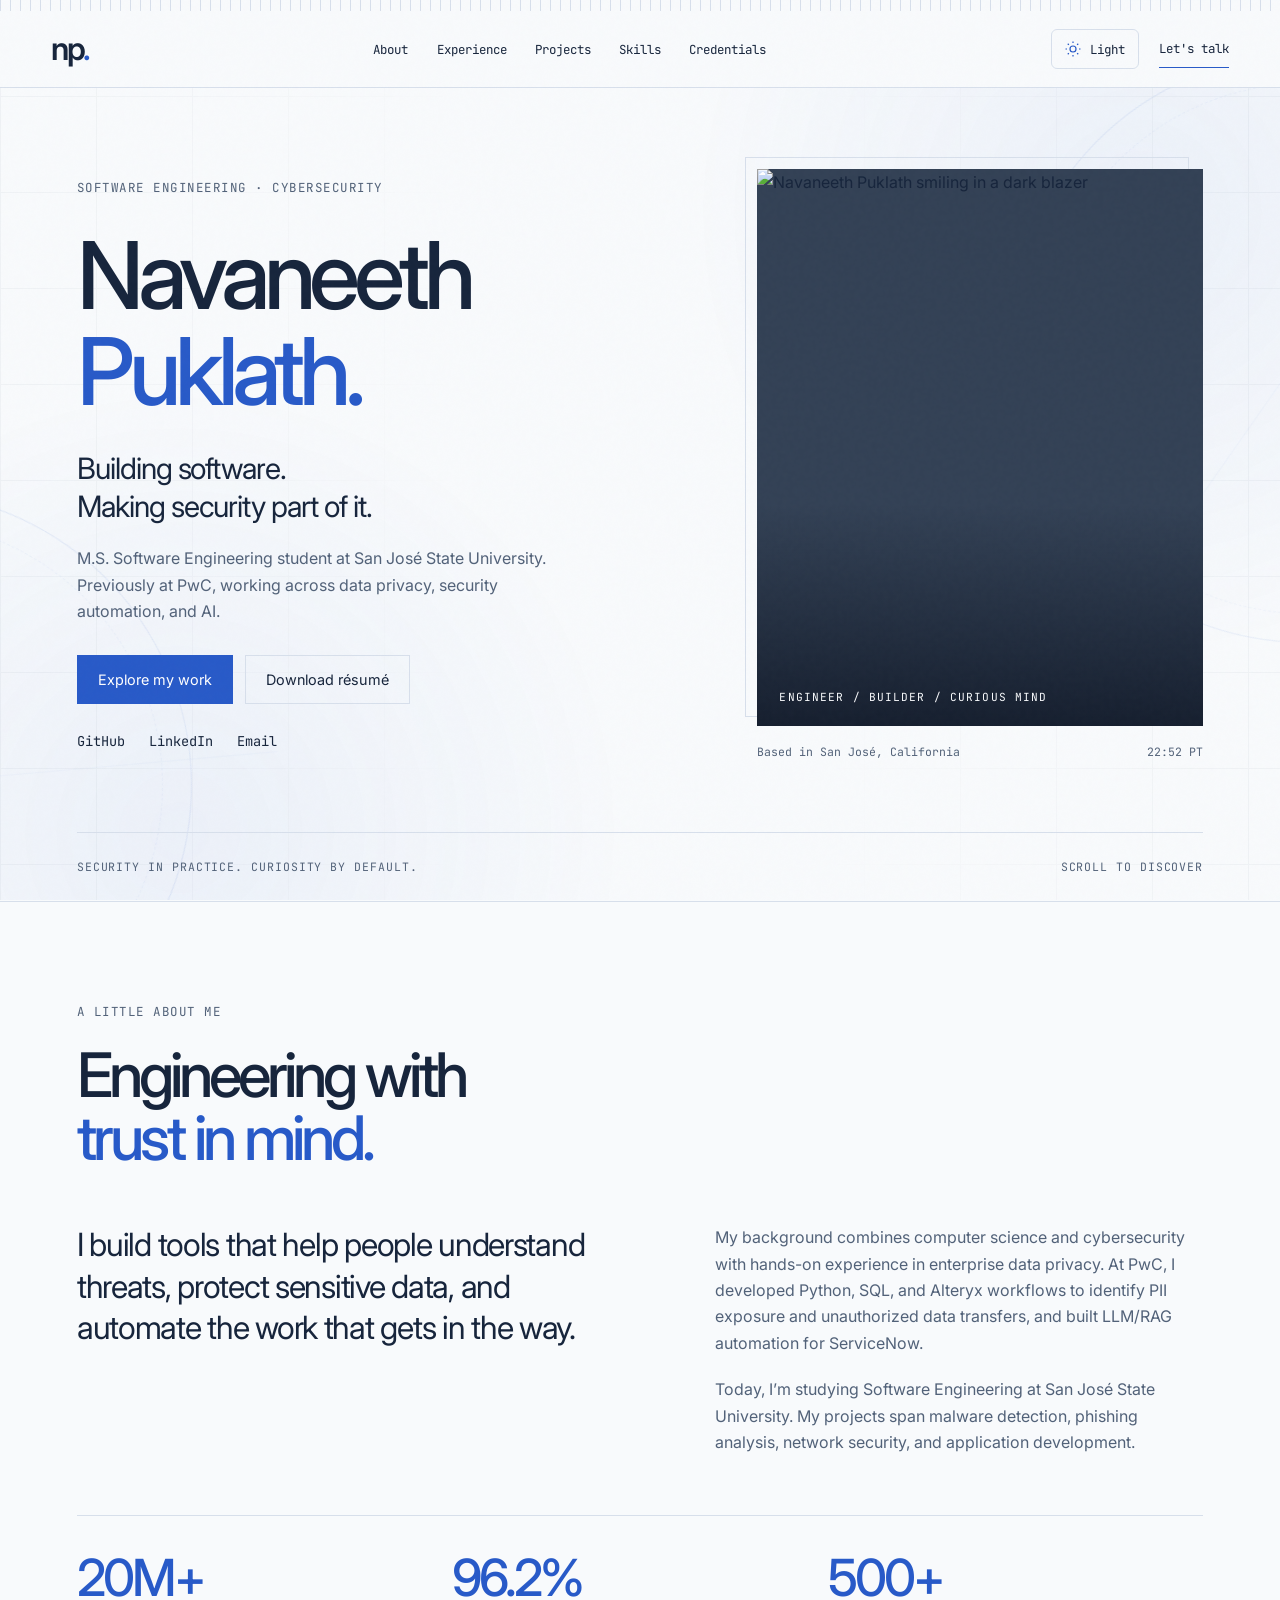
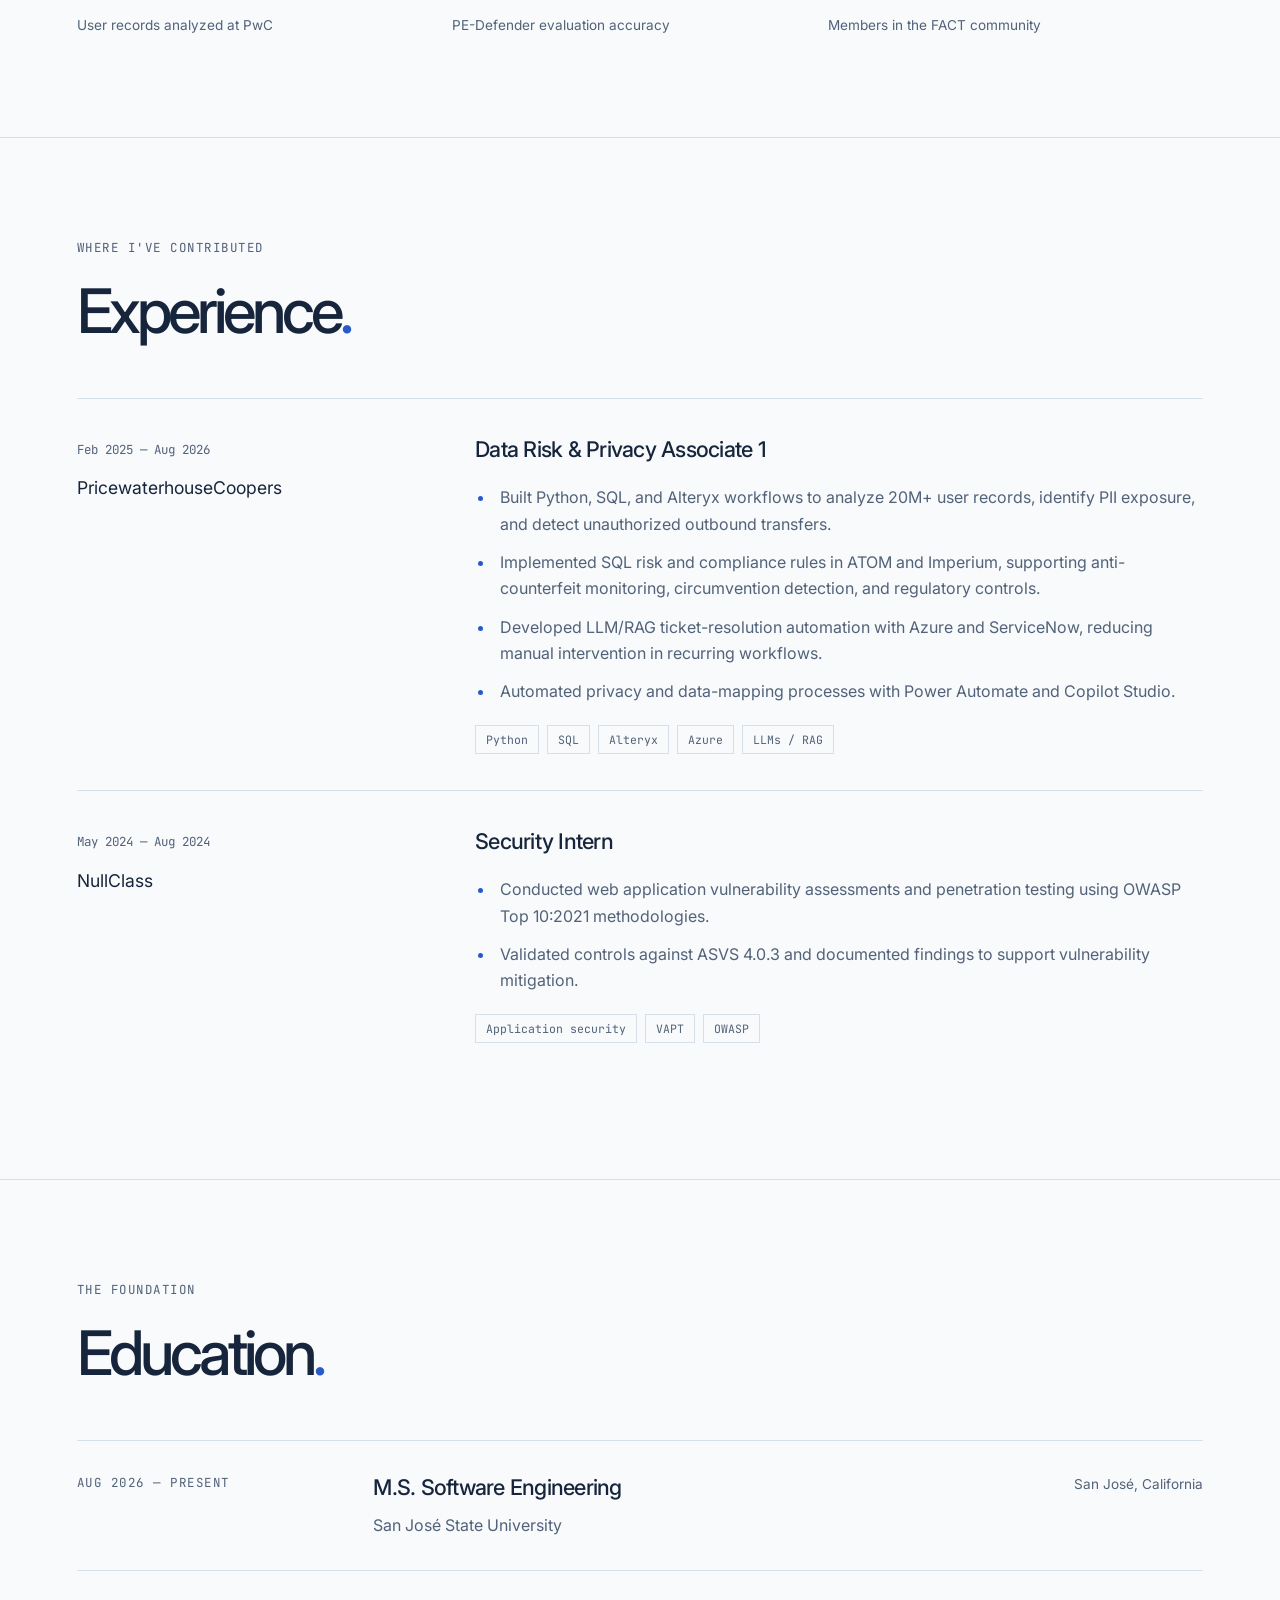
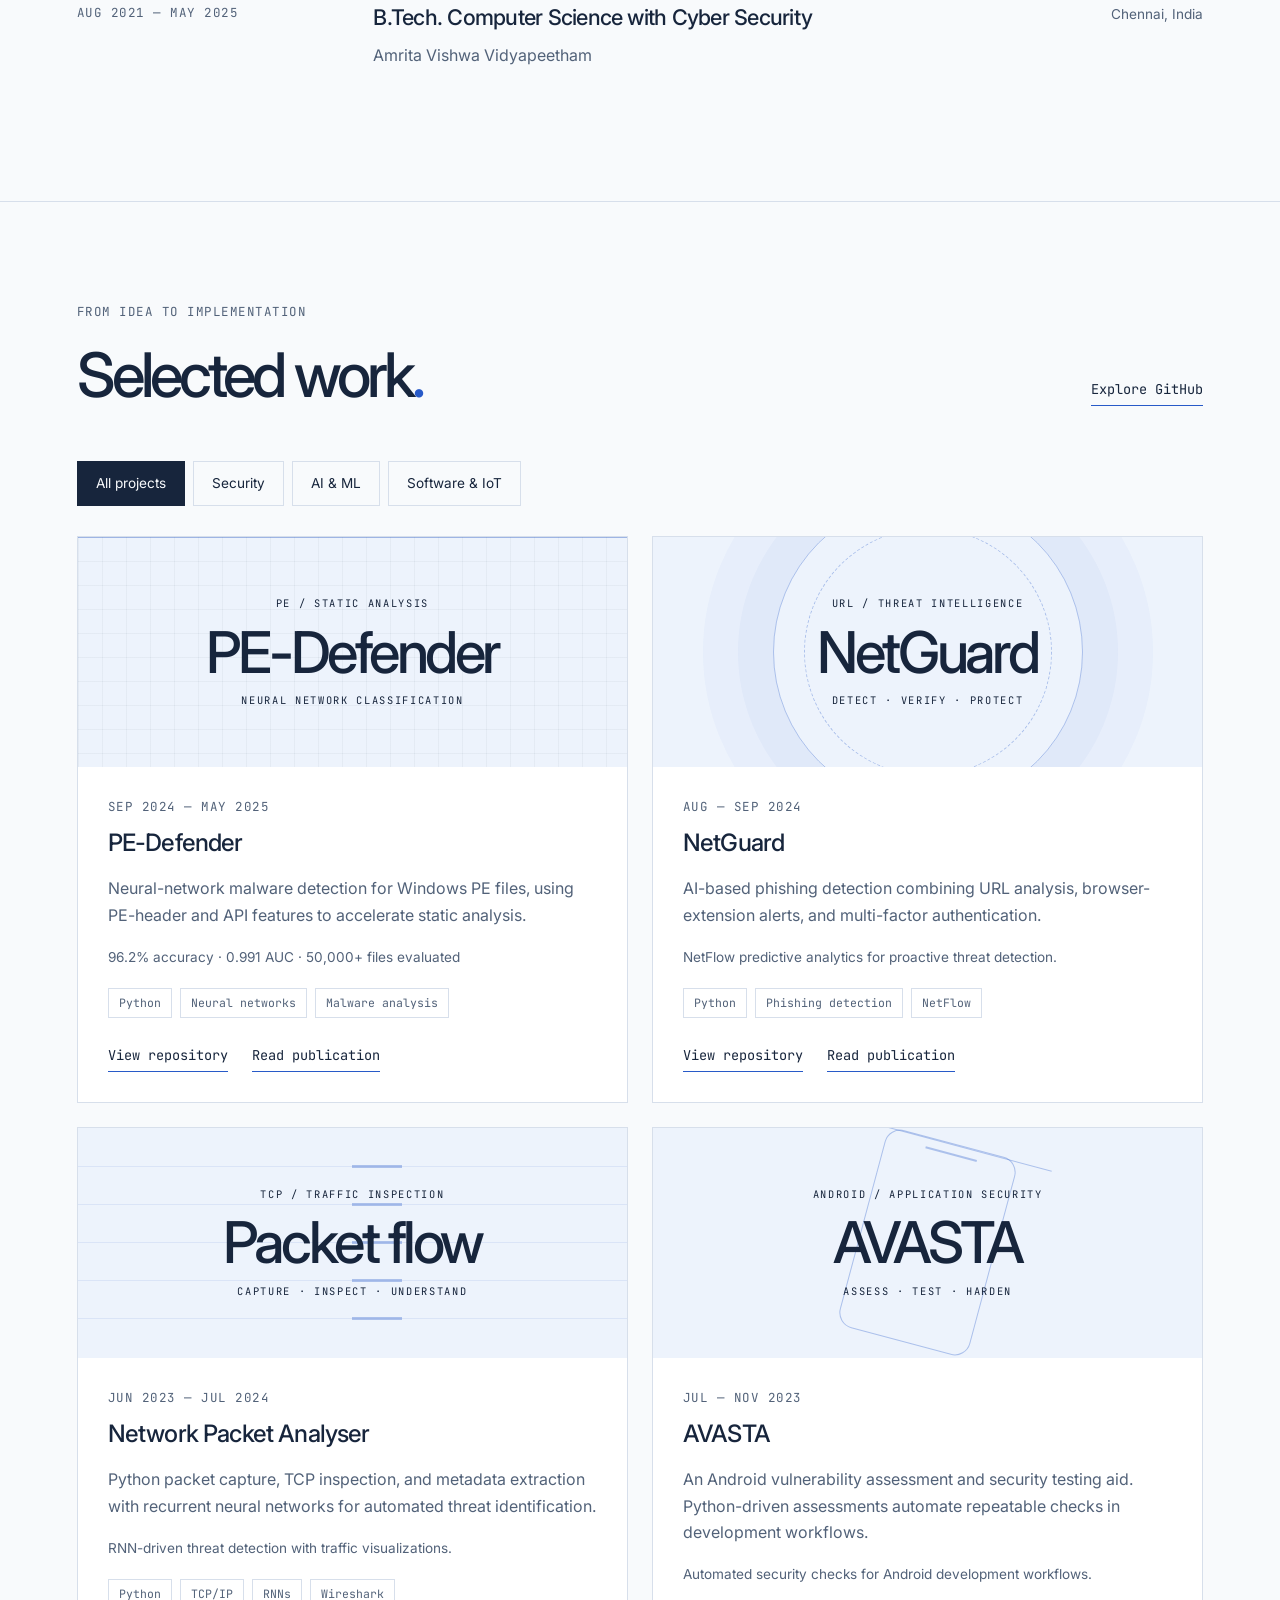
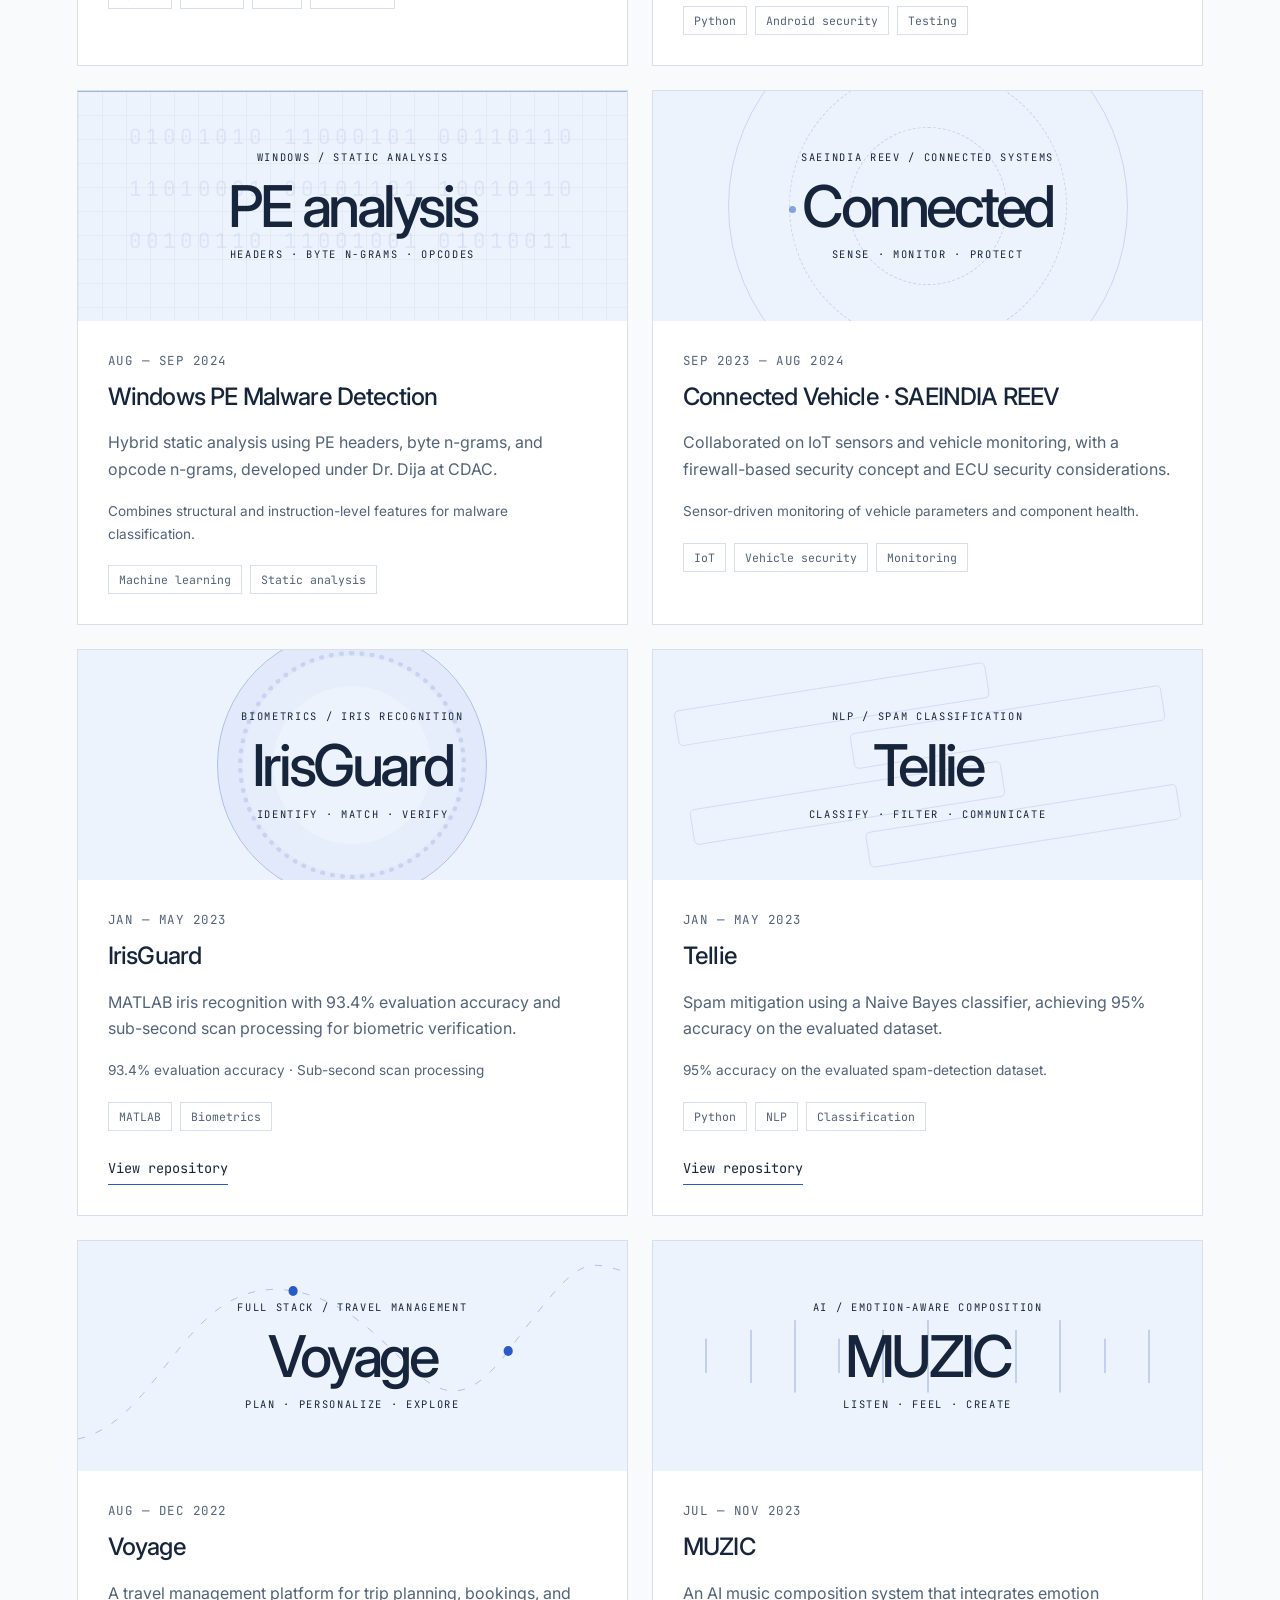
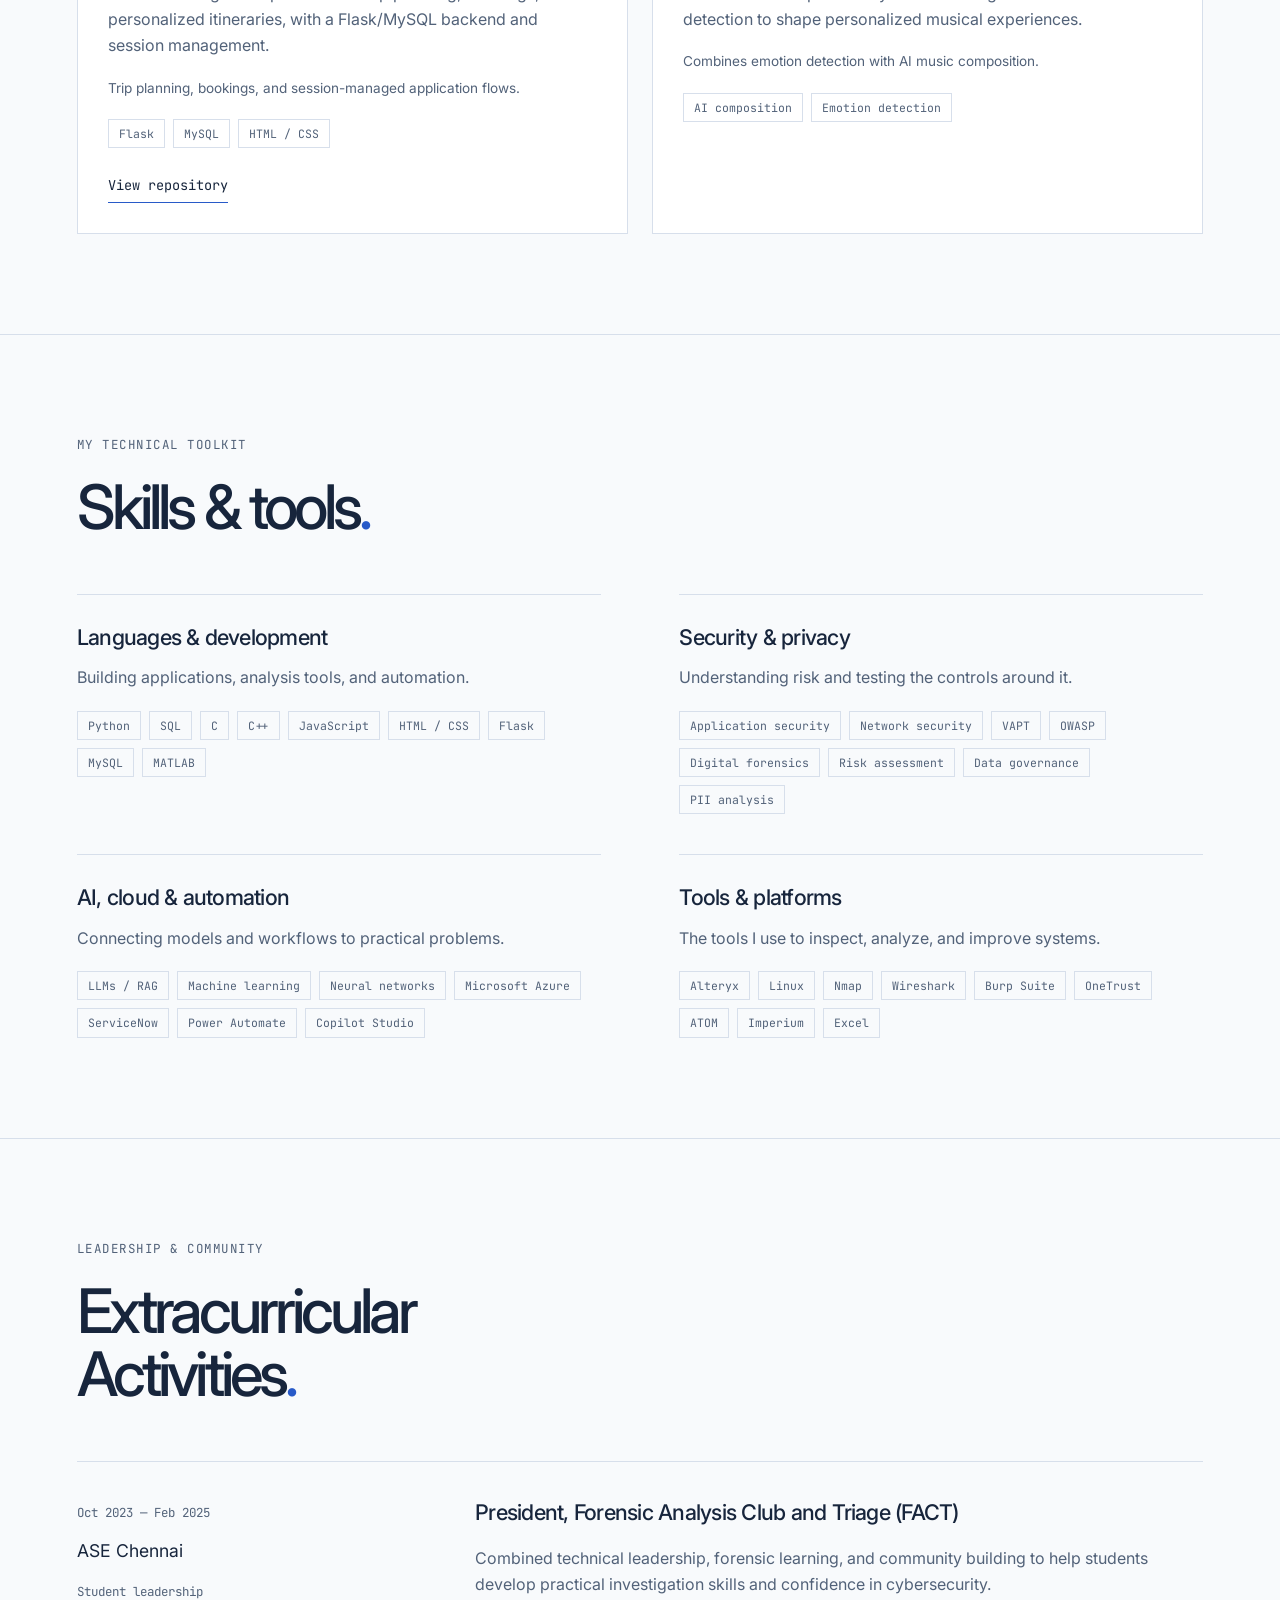
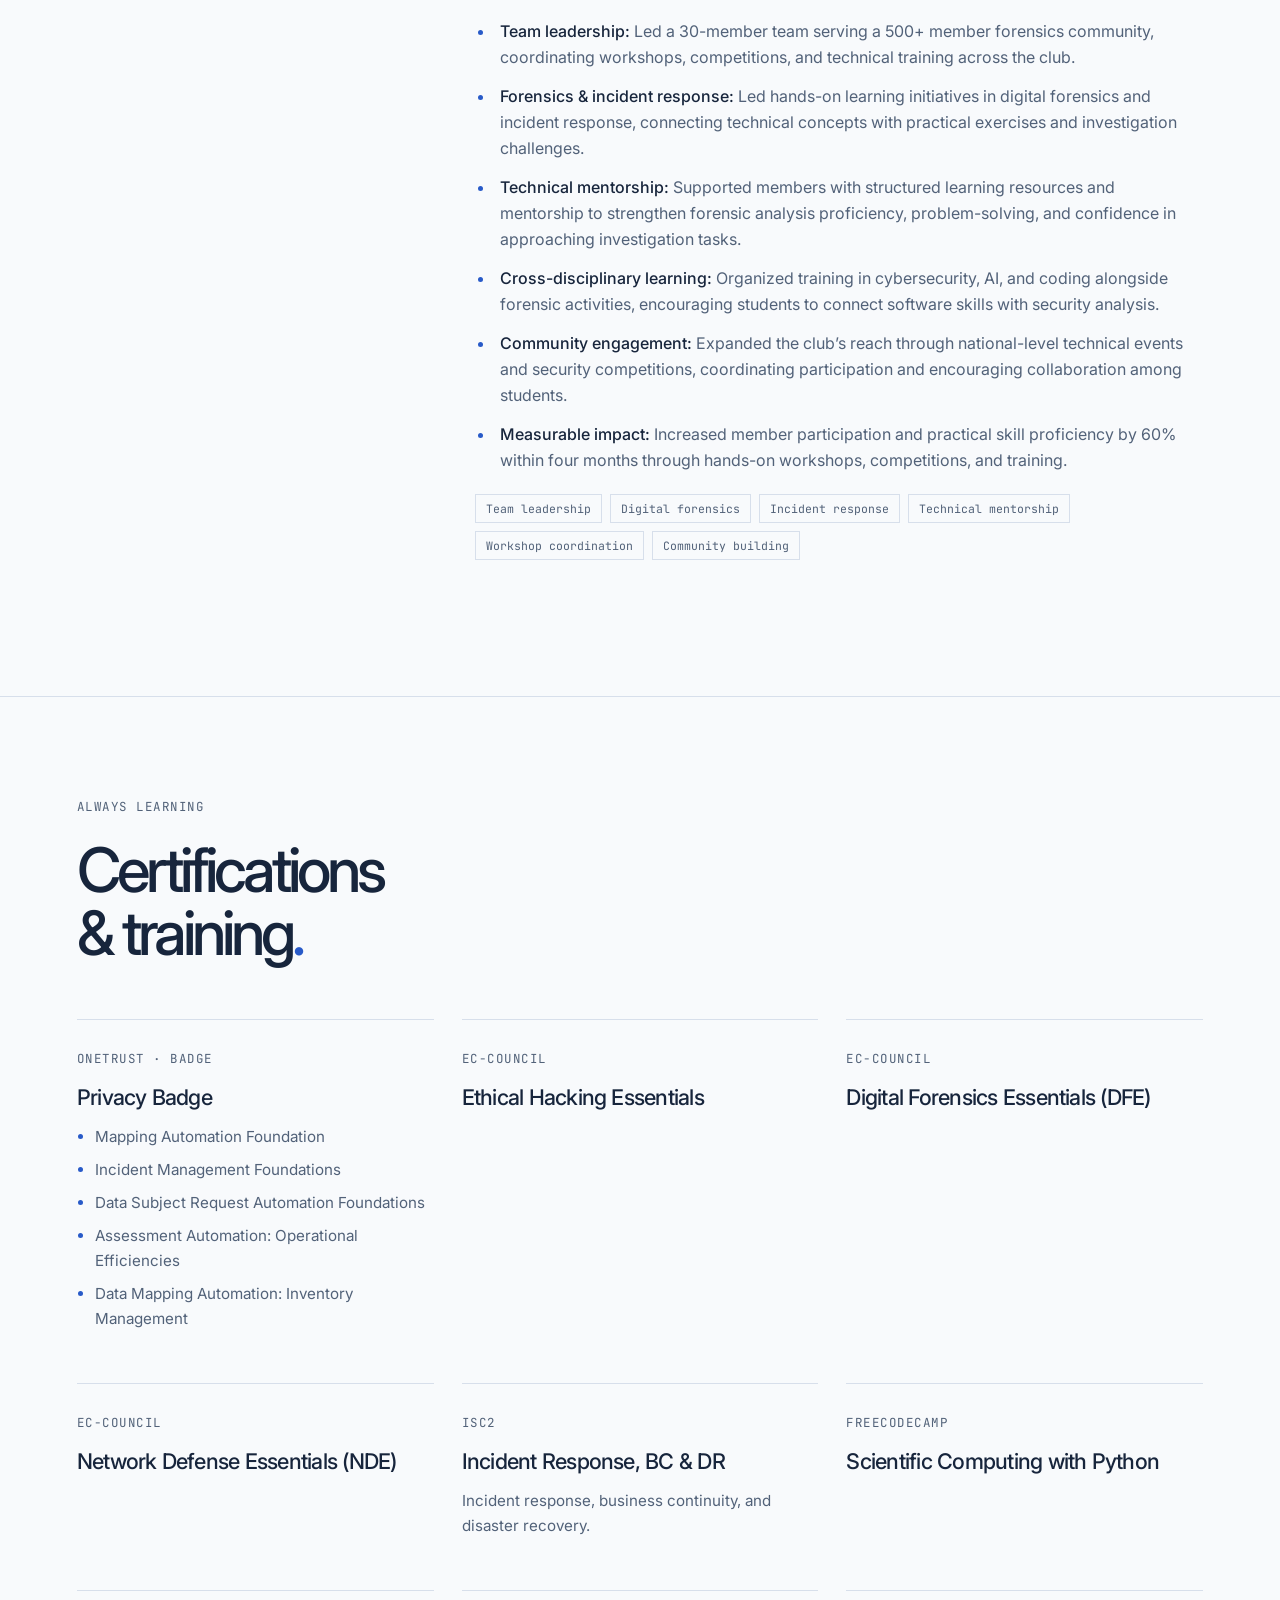
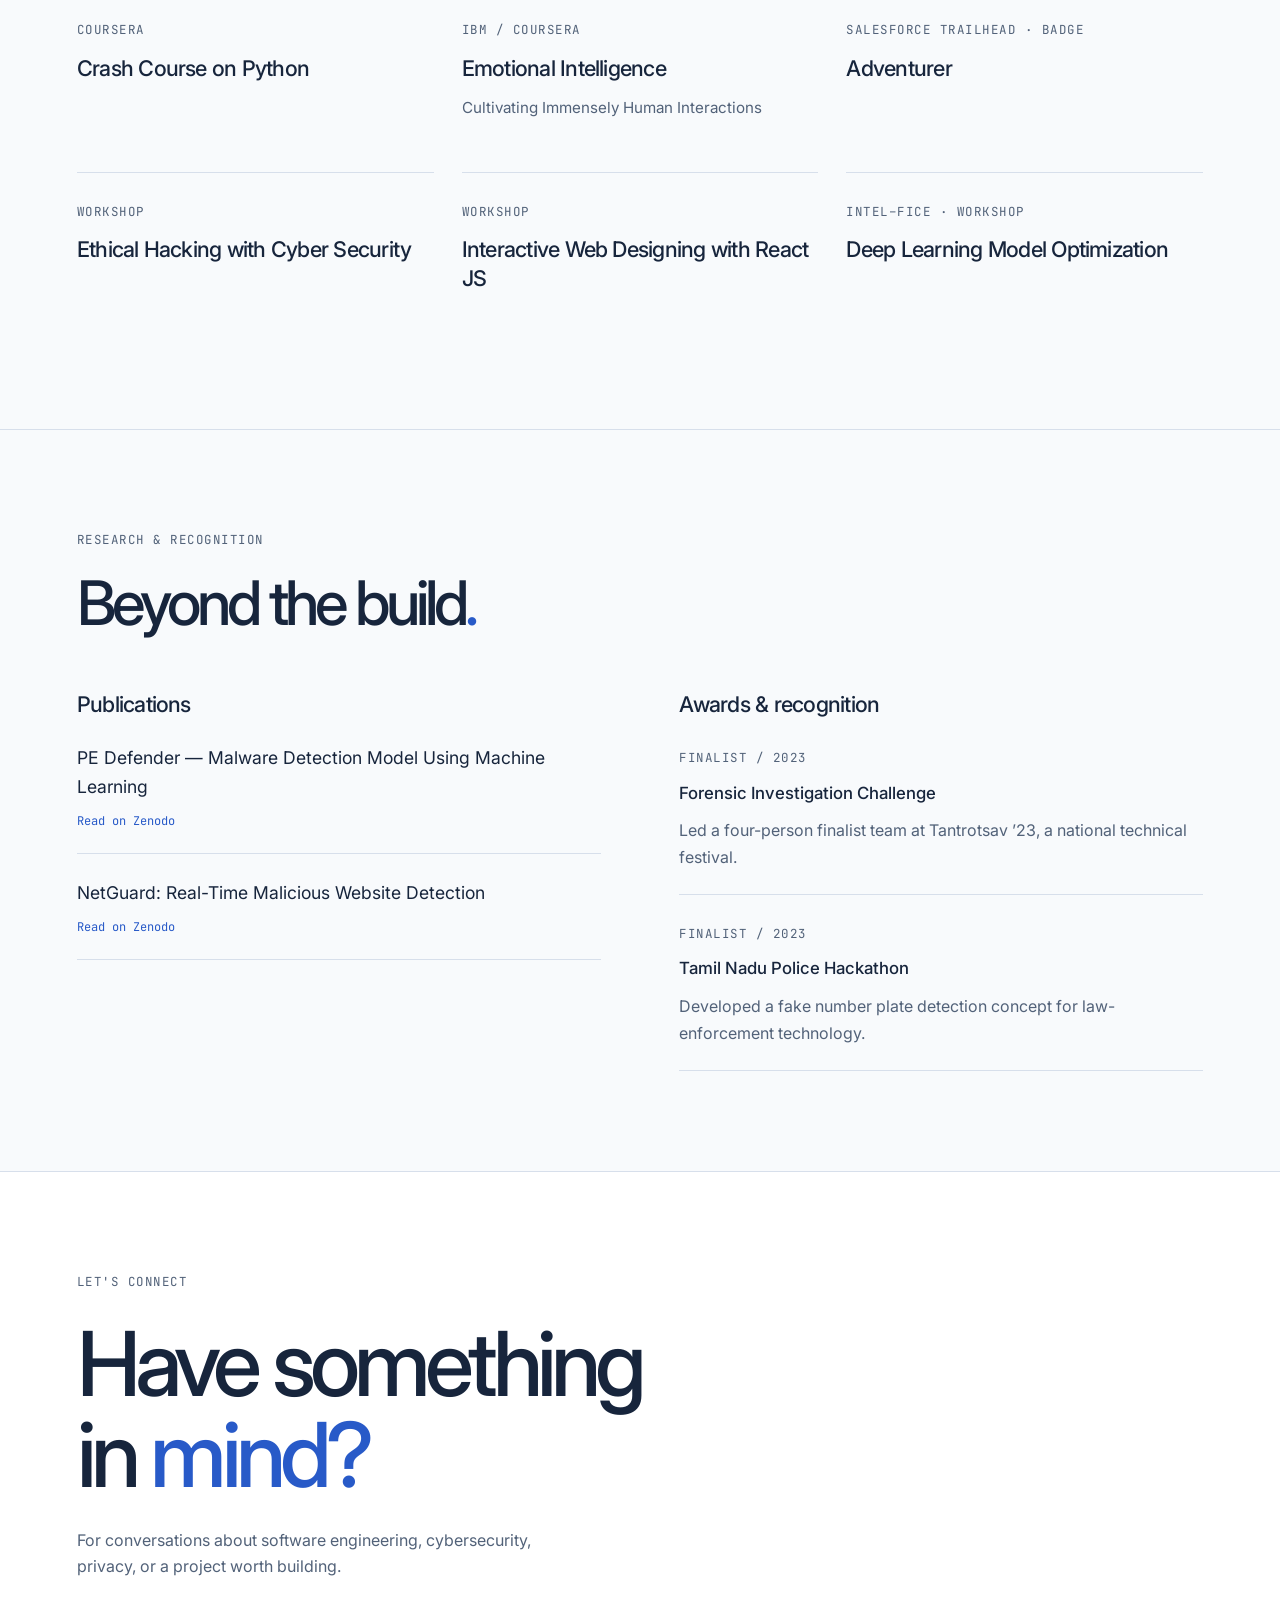
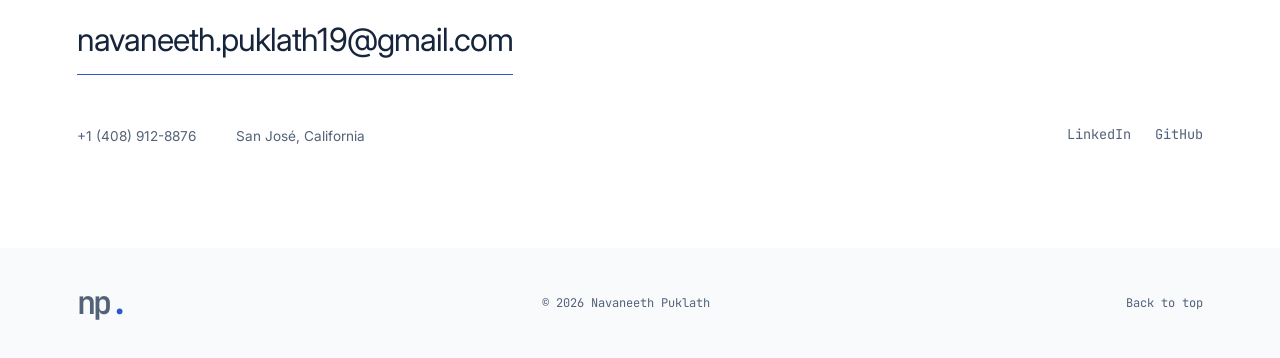
==== commit 3ae753fb: "full change" ====
--- a/index.html
+++ b/index.html
@@ -1,567 +1,140 @@
-<!DOCTYPE html>
-<html lang="en">
-<head>
-  <meta charset="UTF-8" />
-  <meta name="viewport" content="width=device-width, initial-scale=1.0" />
-  <meta name="description" content="Navaneeth Puklath — Software engineering and cybersecurity portfolio. Data risk, privacy, and secure systems." />
-  <title>Navaneeth Puklath | Software Engineering & Cybersecurity</title>
-  <!-- Apply saved theme before CSS paints to avoid flash -->
-  <script>
-    (function () {
-      try {
-        if (localStorage.getItem("portfolio-theme") === "light") {
-          document.documentElement.setAttribute("data-theme", "light");
-        }
-      } catch (e) { /* private mode */ }
-    })();
-  </script>
-  <!-- Headings: Space Grotesk · Body: Inter · Tags: JetBrains Mono -->
-  <link rel="preconnect" href="https://fonts.googleapis.com" />
-  <link rel="preconnect" href="https://fonts.gstatic.com" crossorigin />
-  <link href="https://fonts.googleapis.com/css2?family=Inter:wght@400;500;600;700&family=JetBrains+Mono:wght@400;500&family=Space+Grotesk:wght@500;600;700&display=swap" rel="stylesheet" />
-  <link rel="stylesheet" href="style.css" />
-</head>
-<body>
-  <!-- Ambient background layers (styled in CSS) -->
-  <div class="bg-grid" aria-hidden="true"></div>
-  <div class="bg-glow bg-glow--1" aria-hidden="true"></div>
-  <div class="bg-glow bg-glow--2" aria-hidden="true"></div>
-
-  <header class="site-header" id="top">
-    <div class="container header__inner">
-      <a class="logo" href="#hero" data-smooth-scroll>Navaneeth<span class="logo__dot">.</span> Puklath</a>
-      <nav class="nav nav--desktop" aria-label="Primary">
-        <ul class="nav__list">
-          <li><a href="#about" data-smooth-scroll>About</a></li>
-          <li><a href="#education" data-smooth-scroll>Education</a></li>
-          <li><a href="#experience" data-smooth-scroll>Experience</a></li>
-          <li><a href="#projects" data-smooth-scroll>Projects</a></li>
-          <li><a href="#skills" data-smooth-scroll>Skills</a></li>
-          <li><a href="#certifications" data-smooth-scroll>Certifications</a></li>
-          <li><a href="#awards" data-smooth-scroll>Awards</a></li>
-          <li><a href="#contact" data-smooth-scroll>Contact</a></li>
-        </ul>
-      </nav>
-      <div class="header__actions">
-        <!-- Dark / light appearance; label updates in script.js -->
-        <button
-          type="button"
-          class="theme-toggle"
-          id="theme-toggle"
-          aria-label="Switch to light mode"
-          title="Toggle color theme"
-        >
-          <svg class="theme-toggle__icon theme-toggle__icon--sun" width="20" height="20" viewBox="0 0 24 24" fill="none" stroke="currentColor" stroke-width="2" aria-hidden="true">
-            <circle cx="12" cy="12" r="4" />
-            <path d="M12 2v2M12 20v2M4.93 4.93l1.41 1.41M17.66 17.66l1.41 1.41M2 12h2M20 12h2M4.93 19.07l1.41-1.41M17.66 6.34l1.41-1.41" />
-          </svg>
-          <svg class="theme-toggle__icon theme-toggle__icon--moon" width="20" height="20" viewBox="0 0 24 24" fill="none" stroke="currentColor" stroke-width="2" aria-hidden="true">
-            <path d="M21 12.79A9 9 0 1 1 11.21 3 7 7 0 0 0 21 12.79z" />
-          </svg>
-        </button>
-        <a class="btn btn--ghost btn--sm" href="resume.pdf" download>Resume</a>
-        <button class="nav-toggle" type="button" aria-expanded="false" aria-controls="mobile-nav" aria-label="Open menu">
-          <span class="nav-toggle__bar"></span>
-          <span class="nav-toggle__bar"></span>
-        </button>
-      </div>
-    </div>
-    <!-- Mobile navigation panel -->
-    <div class="mobile-nav" id="mobile-nav" hidden>
-      <nav aria-label="Mobile primary">
-        <ul class="mobile-nav__list">
-          <li><a href="#about" data-smooth-scroll>About</a></li>
-          <li><a href="#education" data-smooth-scroll>Education</a></li>
-          <li><a href="#experience" data-smooth-scroll>Experience</a></li>
-          <li><a href="#projects" data-smooth-scroll>Projects</a></li>
-          <li><a href="#skills" data-smooth-scroll>Skills</a></li>
-          <li><a href="#certifications" data-smooth-scroll>Certifications</a></li>
-          <li><a href="#awards" data-smooth-scroll>Awards</a></li>
-          <li><a href="#contact" data-smooth-scroll>Contact</a></li>
-        </ul>
-      </nav>
-    </div>
-  </header>
-
-  <main>
-    <!-- 1. Hero -->
-    <section class="hero section" id="hero">
-      <div class="container hero__grid">
-        <div class="hero__content reveal">
-          <p class="eyebrow">Software engineering · Cybersecurity · Data privacy</p>
-          <h1 class="hero__title">
-            <span class="hero__name">Navaneeth Puklath</span>
-            <span class="hero__role">Building secure, compliant systems at scale</span>
-          </h1>
-          <p class="hero__lead">
-            Master’s student in Software Engineering at San José State University, with a foundation in computer science and cybersecurity.
-            I work at the intersection of data risk, privacy engineering, and security automation from governance workflows to intelligent tooling.
-          </p>
-          <div class="hero__cta">
-            <a class="btn btn--primary" href="https://github.com/Navaneethvinodp" target="_blank" rel="noopener noreferrer">View GitHub</a>
-            <a class="btn btn--secondary" href="#contact" data-smooth-scroll>Contact me</a>
-            <a class="btn btn--ghost" href="resume.pdf" download>Download resume</a>
-          </div>
-          <div class="hero__links">
-            <a class="icon-link" href="https://www.linkedin.com/in/navaneeth-p-nair" target="_blank" rel="noopener noreferrer" aria-label="LinkedIn">
-              <svg width="20" height="20" viewBox="0 0 24 24" fill="currentColor" aria-hidden="true"><path d="M20.447 20.452h-3.554v-5.569c0-1.328-.027-3.037-1.852-3.037-1.853 0-2.136 1.445-2.136 2.939v5.667H9.351V9h3.414v1.561h.046c.477-.9 1.637-1.85 3.37-1.85 3.601 0 4.267 2.37 4.267 5.455v6.286zM5.337 7.433c-1.144 0-2.063-.926-2.063-2.065 0-1.138.92-2.063 2.063-2.063 1.14 0 2.064.925 2.064 2.063 0 1.139-.925 2.065-2.064 2.065zm1.782 13.019H3.555V9h3.564v11.452zM22.225 0H1.771C.792 0 0 .774 0 1.729v20.542C0 23.227.792 24 1.771 24h20.451C23.2 24 24 23.227 24 22.271V1.729C24 .774 23.2 0 22.222 0h.003z"/></svg>
-              LinkedIn
-            </a>
-            <a class="icon-link" href="https://github.com/Navaneethvinodp" target="_blank" rel="noopener noreferrer" aria-label="GitHub">
-              <svg width="20" height="20" viewBox="0 0 24 24" fill="currentColor" aria-hidden="true"><path d="M12 .297c-6.63 0-12 5.373-12 12 0 5.303 3.438 9.8 8.205 11.385.6.113.82-.258.82-.577 0-.285-.01-1.04-.015-2.04-3.338.724-4.042-1.61-4.042-1.61C4.422 18.07 3.633 17.7 3.633 17.7c-1.087-.744.084-.729.084-.729 1.205.084 1.838 1.236 1.838 1.236 1.07 1.835 2.809 1.305 3.495.998.108-.776.417-1.305.76-1.605-2.665-.3-5.466-1.332-5.466-5.93 0-1.31.465-2.38 1.235-3.22-.135-.303-.54-1.523.105-3.176 0 0 1.005-.322 3.3 1.23.96-.267 1.98-.399 3-.405 1.02.006 2.04.138 3 .405 2.28-1.552 3.285-1.23 3.285-1.23.645 1.653.24 2.873.12 3.176.765.84 1.23 1.91 1.23 3.22 0 4.61-2.805 5.625-5.475 5.92.42.36.81 1.096.81 2.22 0 1.606-.015 2.896-.015 3.286 0 .315.21.69.825.57C20.565 22.092 24 17.592 24 12.297c0-6.627-5.373-12-12-12"/></svg>
-              GitHub
-            </a>
-            <a class="icon-link" href="mailto:nivinvinod1236@gmail.com" aria-label="Email">
-              <svg width="20" height="20" viewBox="0 0 24 24" fill="none" stroke="currentColor" stroke-width="2" aria-hidden="true"><path d="M4 4h16c1.1 0 2 .9 2 2v12c0 1.1-.9 2-2 2H4c-1.1 0-2-.9-2-2V6c0-1.1.9-2 2-2z"/><polyline points="22,6 12,13 2,6"/></svg>
-              Email
-            </a>
-          </div>
-        </div>
-        <div class="hero__visual hero__visual--stack reveal reveal--delay">
-          <!-- Professional headshot: images/photo.png -->
-          <figure class="hero-photo">
-            <img
-              class="hero-photo__img"
-              src="photo.png"
-              alt="Navaneeth P — professional portrait"
-              width="640"
-              height="800"
-              loading="eager"
-              decoding="async"
-            />
-          </figure>
-          <div class="hero-card hero-card--compact">
-            <div class="hero-card__scan" aria-hidden="true"></div>
-            <div class="hero-card__content">
-              <span class="mono mono--muted">status</span>
-              <span class="mono mono--accent">secure · compliant · shipping</span>
-              <div class="hero-card__metrics">
-                <div><span class="metric__value">MS</span><span class="metric__label">Software Eng.</span></div>
-                <div><span class="metric__value">PwC</span><span class="metric__label">Data Risk &amp; Privacy</span></div>
-                <div><span class="metric__value">FACT</span><span class="metric__label">President</span></div>
-              </div>
-            </div>
-          </div>
-        </div>
-      </div>
-    </section>
-
-    <!-- 2. About -->
-    <section class="section section--tight" id="about">
-      <div class="container">
-        <header class="section__head reveal">
-          <h2 class="section__title">About me</h2>
-          <p class="section__subtitle">Disciplined execution across security, privacy, and engineering.</p>
-        </header>
-        <div class="about__grid">
-          <figure class="about-photo reveal">
-            <img
-              class="about-photo__img"
-              src="photo.png"
-              alt=""
-              width="400"
-              height="500"
-              loading="lazy"
-              decoding="async"
-            />
-            <figcaption class="visually-hidden">Navaneeth Puklath</figcaption>
-          </figure>
-          <div class="prose prose--wide reveal">
-            <p>
-              I am a software engineer focused on <strong>cybersecurity</strong>, <strong>data privacy</strong>, and <strong>trustworthy automation</strong>.
-              At PwC, I design SQL-driven compliance and governance controls, build analytics workflows in Alteryx and Python, and help organizations align with regulations such as CCPA while improving operational efficiency through Azure-based automation and generative AI tooling.
-            </p>
-            <p>
-              Previously, I served as <strong>President of FACT</strong> (Forensics Analysis Club and Triage) at Amrita Vishwa Vidyapeetham, Chennai—leading training programs that materially improved forensic proficiency and case outcomes for members.
-              My internship at <strong>NullClass</strong> deepened my hands-on experience in web application security, penetration testing, and reporting aligned with OWASP and ASVS.
-            </p>
-          </div>
-        </div>
-      </div>
-    </section>
-
-    <!-- 3. Education -->
-    <section class="section" id="education">
-      <div class="container">
-        <header class="section__head reveal">
-          <h2 class="section__title">Education</h2>
-          <p class="section__subtitle">Academic foundation in software engineering and cybersecurity.</p>
-        </header>
-        <ul class="timeline reveal">
-          <li class="timeline__item">
-            <div class="timeline__marker"></div>
-            <div class="card card--pad">
-              <div class="card__top">
-                <h3 class="card__title">San José State University</h3>
-                <span class="pill">In progress</span>
-              </div>
-              <p class="card__meta">August 2026 — MAy 2028 · San José, CA</p>
-              <p class="card__text"><strong>Master of Science, Software Engineering</strong></p>
-            </div>
-          </li>
-          <li class="timeline__item">
-            <div class="timeline__marker"></div>
-            <div class="card card--pad">
-              <div class="card__top">
-                <h3 class="card__title">Amrita Vishwa Vidyapeetham</h3>
-                <span class="pill pill--muted">Completed</span>
-              </div>
-              <p class="card__meta">October 2021 — May 2025 · Chennai, India</p>
-              <p class="card__text"><strong>Bachelor of Technology, Computer Science with Cyber Security</strong></p>
-            </div>
-          </li>
-          <li class="timeline__item">
-            <div class="timeline__marker"></div>
-            <div class="card card--pad">
-              <div class="card__top">
-                <h3 class="card__title">Bharatiya Vidya Bhavan’s Vidya Mandir, Poochatty</h3>
-              </div>
-              <p class="card__meta">July 2019 — May 2021 · Kerala, India</p>
-              <p class="card__text"><strong>Senior Secondary — Computer Science</strong></p>
-            </div>
-          </li>
-        </ul>
-      </div>
-    </section>
-
-    <!-- 4. Experience -->
-    <section class="section section--alt" id="experience">
-      <div class="container">
-        <header class="section__head reveal">
-          <h2 class="section__title">Experience</h2>
-          <p class="section__subtitle">Privacy engineering, security automation, and student leadership.</p>
-        </header>
-        <div class="cards-stack">
-          <article class="card card--exp reveal">
-            <div class="card__top">
-              <div>
-                <h3 class="card__title">Associate — Data Risk &amp; Privacy</h3>
-                <p class="card__org">PricewaterhouseCoopers (PwC)</p>
-              </div>
-              <span class="pill">Feb 2025 — Aug 2026</span>
-            </div>
-            <ul class="list">
-              <li>Designed and implemented SQL-based compliance and governance rules supporting initiatives such as compliance rule creation, brand and recall controls, anti-counterfeit monitoring, rules translation, and circumvention detection.</li>
-              <li>Built data governance and analytics workflows using Alteryx, SQL, and Python to analyze regulated movement of personally identifiable information (PII), detect unauthorized outbound transfers, and strengthen enterprise privacy posture.</li>
-              <li>Supported data mapping and compliance programs aligned with CCPA and international privacy requirements.</li>
-              <li>Developed an end-to-end AI-assisted ticket resolution path for ServiceNow using large language models, retrieval-augmented generation (RAG), and Azure services—reducing manual effort for recurring ticket categories.</li>
-              <li>Delivered a Python automation tool for digital asset tracking that improved accuracy and reduced manual reconciliation.</li>
-              <li>Prototyped low-code automations with Microsoft Power Automate and Copilot Studio alongside generative AI capabilities.</li>
-            </ul>
-          </article>
-          <article class="card card--exp reveal">
-            <div class="card__top">
-              <div>
-                <h3 class="card__title">President — FACT</h3>
-                <p class="card__org">Forensics Analysis Club and Triage, ASE Chennai</p>
-              </div>
-              <span class="pill pill--muted">Oct 2023 — Feb 2025</span>
-            </div>
-            <ul class="list">
-              <li>Led a 30-member student team supporting a 500+ member forensics club, organizing hands-on workshops, competitions, and training in digital forensics, incident response, AI, coding, and cybersecurity, increasing student participation and practical skill proficiency by 60% within four months.</li>
-            </ul>
-          </article>
-          <article class="card card--exp reveal">
-            <div class="card__top">
-              <div>
-                <h3 class="card__title">Security Intern</h3>
-                <p class="card__org">NullClass</p>
-              </div>
-              <span class="pill pill--muted">May 2024 — Aug 2024</span>
-            </div>
-            <ul class="list">
-              <li>Focused on cybersecurity, secure web development, and penetration testing; executed vulnerability assessments using OWASP Top 10:2021 methodologies.</li>
-              <li>Validated web application controls against ASVS 4.0.3 and produced clear, actionable reports to reduce exploitable risk.</li>
-            </ul>
-          </article>
-        </div>
-      </div>
-    </section>
-
-    <!-- 5. Featured Projects -->
-    <section class="section" id="projects">
-      <div class="container">
-        <header class="section__head reveal">
-          <h2 class="section__title">Featured projects</h2>
-          <p class="section__subtitle">Security engineering, ML for threat detection, and full-stack systems.</p>
-        </header>
-        <div class="project-grid">
-          <article class="project-card reveal">
-            <!-- Decorative control-style icon: cyan → violet on hover / focus -->
-            <button type="button" class="project-card__icon" aria-label="PE-Defender — malware detection highlights">
-              <svg viewBox="0 0 24 24" width="20" height="20" fill="none" stroke="currentColor" stroke-width="1.75" stroke-linecap="round" stroke-linejoin="round" aria-hidden="true">
-                <path d="M12 22s8-4 8-10V5l-8-3-8 3v7c0 6 8 10 8 10z" />
-                <path d="M9 12l2 2 4-4" />
-              </svg>
-            </button>
-            <div class="project-card__head">
-              <h3 class="project-card__title">PE-Defender</h3>
-              <span class="project-card__period">Sep 2024 — May 2025</span>
-            </div>
-            <p class="project-card__desc">Machine learning malware detection for Windows PE files using neural networks—strong generalization on large corpora with emphasis on zero-day–style samples.</p>
-            <ul class="list list--compact">
-              <li>Achieved 96.2% accuracy and 0.991 AUC on 50,000+ PE files, with improved detection on challenging zero-day–like threats versus a commercial antivirus baseline in the study set.</li>
-              <li>Engineered features from PE headers and API imports to improve efficiency and reduce detection latency versus dynamic sandboxing approaches.</li>
-            </ul>
-            <div class="tags">
-              <span class="tag">Python</span><span class="tag">ML</span><span class="tag">Cybersecurity</span><span class="tag">Digital forensics</span>
-            </div>
-          </article>
-          <article class="project-card reveal">
-            <button type="button" class="project-card__icon" aria-label="NetGuard — phishing detection highlights">
-              <svg viewBox="0 0 24 24" width="20" height="20" fill="none" stroke="currentColor" stroke-width="1.75" stroke-linecap="round" stroke-linejoin="round" aria-hidden="true">
-                <circle cx="12" cy="12" r="10" />
-                <path d="M2 12h20M12 2a14.5 14.5 0 0 1 0 20" />
-              </svg>
-            </button>
-            <div class="project-card__head">
-              <h3 class="project-card__title">NetGuard</h3>
-              <span class="project-card__period">Aug 2024 — Sep 2024</span>
-            </div>
-            <p class="project-card__desc">Phishing detection and predictive security analytics combining URL intelligence, user-facing protections, and network-derived signals.</p>
-            <ul class="list list--compact">
-              <li>Shipped an AI-assisted phishing analysis workflow with URL mutation awareness, browser extension alerts, and MFA-oriented hardening patterns.</li>
-              <li>Integrated NetFlow-oriented analytics to forecast risky traffic patterns and support safer browsing decisions.</li>
-            </ul>
-            <div class="tags">
-              <span class="tag">Python</span><span class="tag">Security analytics</span><span class="tag">HTML/CSS</span><span class="tag">Networking</span>
-            </div>
-          </article>
-          <article class="project-card reveal">
-            <button type="button" class="project-card__icon" aria-label="Windows malware detection — PE / ML highlights">
-              <svg viewBox="0 0 24 24" width="20" height="20" fill="none" stroke="currentColor" stroke-width="1.75" stroke-linecap="round" stroke-linejoin="round" aria-hidden="true">
-                <rect x="4" y="4" width="16" height="16" rx="2" />
-                <rect x="9" y="9" width="6" height="6" rx="0.5" />
-                <path d="M9 2v2M15 2v2M9 20v2M15 20v2M22 9h-2M22 15h-2M2 9h2M2 15h2" />
-              </svg>
-            </button>
-            <div class="project-card__head">
-              <h3 class="project-card__title">Windows malware detection (PE / ML)</h3>
-              <span class="project-card__period">Aug 2024 — Sep 2024</span>
-            </div>
-            <p class="project-card__desc">Hybrid static analysis for PE malware classification using header-derived features, byte n-grams, and opcode n-grams.</p>
-            <ul class="list list--compact">
-              <li>Improved Windows endpoint resilience by predicting malicious PE samples efficiently under academic supervision (Dr. Dija, CDAC).</li>
-            </ul>
-            <div class="tags">
-              <span class="tag">Python</span><span class="tag">Static analysis</span><span class="tag">ML</span>
-            </div>
-          </article>
-          <article class="project-card reveal">
-            <button type="button" class="project-card__icon" aria-label="Network packet analyser highlights">
-              <svg viewBox="0 0 24 24" width="20" height="20" fill="none" stroke="currentColor" stroke-width="1.75" stroke-linecap="round" stroke-linejoin="round" aria-hidden="true">
-                <circle cx="12" cy="12" r="3" />
-                <path d="M12 2v2M12 20v2M4.93 4.93l1.41 1.41M17.66 17.66l1.41 1.41M2 12h2M20 12h2M4.93 19.07l1.41-1.41M17.66 6.34l1.41-1.41" />
-              </svg>
-            </button>
-            <div class="project-card__head">
-              <h3 class="project-card__title">Network packet analyser</h3>
-              <span class="project-card__period">Jun 2023 — Jul 2024</span>
-            </div>
-            <p class="project-card__desc">Python toolkit for capture, parsing, metadata extraction, and ML-assisted threat detection on TCP traffic.</p>
-            <ul class="list list--compact">
-              <li>Applied recurrent models to materially improve threat-detection accuracy on captured sessions.</li>
-              <li>Defined algorithms and visualization flows for I/O analysis, streamlining delivery timelines for the tool suite.</li>
-            </ul>
-            <div class="tags">
-              <span class="tag">Python</span><span class="tag">Wireshark</span><span class="tag">TCP/IP</span><span class="tag">ML</span>
-            </div>
-          </article>
-          <article class="project-card reveal">
-            <button type="button" class="project-card__icon" aria-label="AVASTA — Android security testing highlights">
-              <svg viewBox="0 0 24 24" width="20" height="20" fill="none" stroke="currentColor" stroke-width="1.75" stroke-linecap="round" stroke-linejoin="round" aria-hidden="true">
-                <rect x="7" y="2" width="10" height="20" rx="2" />
-                <path d="M12 18h.01" />
-              </svg>
-            </button>
-            <div class="project-card__head">
-              <h3 class="project-card__title">AVASTA</h3>
-              <span class="project-card__period">Jul 2023 — Nov 2023</span>
-            </div>
-            <p class="project-card__desc">Android vulnerability assessment and security testing aid—automating repeatable checks and tightening SDLC security feedback loops.</p>
-            <ul class="list list--compact">
-              <li>Delivered Python-driven assessments that reduced observed threat exposure and improved trust in release candidates.</li>
-              <li>Collaborated across teams to refine application security policies and procedures.</li>
-            </ul>
-            <div class="tags">
-              <span class="tag">Python</span><span class="tag">Mobile security</span><span class="tag">OWASP</span>
-            </div>
-          </article>
-          <article class="project-card reveal">
-            <button type="button" class="project-card__icon" aria-label="IrisGuard — biometrics highlights">
-              <svg viewBox="0 0 24 24" width="20" height="20" fill="none" stroke="currentColor" stroke-width="1.75" stroke-linecap="round" stroke-linejoin="round" aria-hidden="true">
-                <path d="M1 12s4-7 11-7 11 7 11 7-4 7-11 7-11-7-11-7z" />
-                <circle cx="12" cy="12" r="3" />
-              </svg>
-            </button>
-            <div class="project-card__head">
-              <h3 class="project-card__title">IrisGuard</h3>
-              <span class="project-card__period">Jan 2023 — May 2023</span>
-            </div>
-            <p class="project-card__desc">Iris recognition pipeline in MATLAB focused on accuracy, latency, and robust error handling for biometric verification.</p>
-            <ul class="list list--compact">
-              <li>Achieved 93.4% recognition accuracy with sub-second processing and strong false-positive control in evaluated scenarios.</li>
-            </ul>
-            <div class="tags">
-              <span class="tag">MATLAB</span><span class="tag">Biometrics</span><span class="tag">Signal processing</span>
-            </div>
-          </article>
-          <article class="project-card reveal">
-            <button type="button" class="project-card__icon" aria-label="Tellie — spam mitigation highlights">
-              <svg viewBox="0 0 24 24" width="20" height="20" fill="none" stroke="currentColor" stroke-width="1.75" stroke-linecap="round" stroke-linejoin="round" aria-hidden="true">
-                <path d="M4 4h16c1.1 0 2 .9 2 2v12c0 1.1-.9 2-2 2H4c-1.1 0-2-.9-2-2V6c0-1.1.9-2 2-2z" />
-                <path d="m22 6-10 7L2 6" />
-              </svg>
-            </button>
-            <div class="project-card__head">
-              <h3 class="project-card__title">Tellie</h3>
-              <span class="project-card__period">Jan 2023 — May 2023</span>
-            </div>
-            <p class="project-card__desc">Spam mitigation using a Naive Bayes classifier to improve communication quality and platform safety.</p>
-            <ul class="list list--compact">
-              <li>Reached ~95% accuracy while filtering a high share of unwanted messages in the evaluated dataset.</li>
-            </ul>
-            <div class="tags">
-              <span class="tag">Python</span><span class="tag">NLP</span><span class="tag">Classification</span>
-            </div>
-          </article>
-          <article class="project-card reveal">
-            <button type="button" class="project-card__icon" aria-label="Voyage — travel platform highlights">
-              <svg viewBox="0 0 24 24" width="20" height="20" fill="none" stroke="currentColor" stroke-width="1.75" stroke-linecap="round" stroke-linejoin="round" aria-hidden="true">
-                <polygon points="12 2 19 21 12 17 5 21 12 2" />
-              </svg>
-            </button>
-            <div class="project-card__head">
-              <h3 class="project-card__title">Voyage</h3>
-              <span class="project-card__period">Aug 2022 — Dec 2022</span>
-            </div>
-            <p class="project-card__desc">Travel management system with personalized itineraries, bookings, and a responsive Flask + MySQL backend.</p>
-            <ul class="list list--compact">
-              <li>Integrated MySQL with Flask, added session management, and improved responsiveness for common user flows.</li>
-            </ul>
-            <div class="tags">
-              <span class="tag">Flask</span><span class="tag">MySQL</span><span class="tag">HTML/CSS</span><span class="tag">Python</span>
-            </div>
-          </article>
-        </div>
-      </div>
-    </section>
-
-    <!-- 6. Skills -->
-    <section class="section section--alt" id="skills">
-      <div class="container">
-        <header class="section__head reveal">
-          <h2 class="section__title">Skills</h2>
-          <p class="section__subtitle">Tools and domains I use to ship secure, measurable outcomes.</p>
-        </header>
-        <div class="skill-groups reveal">
-          <div class="skill-group">
-            <h3 class="skill-group__title">Engineering &amp; data</h3>
-            <div class="tags tags--lg">
-              <span class="tag">Python</span><span class="tag">SQL</span><span class="tag">MySQL</span><span class="tag">Alteryx</span>
-              <span class="tag">C++</span><span class="tag">HTML/CSS</span><span class="tag">Excel (advanced)</span>
-            </div>
-          </div>
-          <div class="skill-group">
-            <h3 class="skill-group__title">Cloud &amp; automation</h3>
-            <div class="tags tags--lg">
-              <span class="tag">Microsoft Azure</span><span class="tag">Power Automate</span><span class="tag">Copilot Studio</span>
-              <span class="tag">ServiceNow workflows</span><span class="tag">RAG / LLM integration</span>
-            </div>
-          </div>
-          <div class="skill-group">
-            <h3 class="skill-group__title">Security &amp; privacy</h3>
-            <div class="tags tags--lg">
-              <span class="tag">Cybersecurity</span><span class="tag">Data privacy</span><span class="tag">OWASP</span><span class="tag">Burp Suite</span>
-              <span class="tag">Wireshark</span><span class="tag">nmap</span><span class="tag">WebInspect</span>
-              <span class="tag">Penetration testing</span><span class="tag">Risk assessments</span><span class="tag">Physical security</span>
-            </div>
-          </div>
-          <div class="skill-group">
-            <h3 class="skill-group__title">Forensics &amp; leadership</h3>
-            <div class="tags tags--lg">
-              <span class="tag">Digital forensics</span><span class="tag">Physical forensics</span><span class="tag">OneTrust</span>
-              <span class="tag">ISC2 knowledge areas</span><span class="tag">Team management</span><span class="tag">Organizational leadership</span>
-            </div>
-          </div>
-        </div>
-      </div>
-    </section>
-
-    <!-- 7. Certifications -->
-    <section class="section" id="certifications">
-      <div class="container">
-        <header class="section__head reveal">
-          <h2 class="section__title">Certifications</h2>
-          <p class="section__subtitle">Privacy operations, forensics foundations, and security fundamentals.</p>
-        </header>
-        <ul class="cert-grid reveal">
-          <li class="cert-card"><span class="cert-card__issuer">OneTrust</span><span class="cert-card__name">Privacy Badge (mapping automation, incident management, DSR automation, assessment automation, inventory management)</span></li>
-          <li class="cert-card"><span class="cert-card__issuer">EC-Council</span><span class="cert-card__name">Digital Forensics Essentials (DFE)</span></li>
-          <li class="cert-card"><span class="cert-card__issuer">Coursera</span><span class="cert-card__name">Crash Course on Python</span></li>
-          <li class="cert-card"><span class="cert-card__issuer">ISC2</span><span class="cert-card__name">Incident Response, Business Continuity, and Disaster Recovery</span></li>
-          <li class="cert-card"><span class="cert-card__issuer">EC-Council</span><span class="cert-card__name">Network Defense Essentials (NDE)</span></li>
-          <li class="cert-card"><span class="cert-card__issuer">Coursera</span><span class="cert-card__name">IBM — Emotional intelligence for human interactions</span></li>
-          <li class="cert-card"><span class="cert-card__issuer">EC-Council</span><span class="cert-card__name">Ethical Hacking Essentials</span></li>
-          <li class="cert-card"><span class="cert-card__issuer">freeCodeCamp</span><span class="cert-card__name">Scientific Computing with Python</span></li>
-        </ul>
-      </div>
-    </section>
-
-    <!-- 8. Awards -->
-    <section class="section section--alt" id="awards">
-      <div class="container">
-        <header class="section__head reveal">
-          <h2 class="section__title">Awards</h2>
-          <p class="section__subtitle">Recognition for forensic rigor and public-safety innovation.</p>
-        </header>
-        <div class="awards reveal">
-          <blockquote class="award">
-            <p>Led a four-person finalist team in the Forensic Investigation Challenge at Tantrotsav ’23, a national technical festival.</p>
-          </blockquote>
-          <blockquote class="award">
-            <p>Selected as a finalist in the Tamil Nadu Police Hackathon 2023 for a fake number plate detection concept—demonstrating leadership in law-enforcement technology.</p>
-          </blockquote>
-        </div>
-      </div>
-    </section>
-
-    <!-- 9. Contact -->
-    <section class="section section--contact" id="contact">
-      <div class="container">
-        <header class="section__head reveal">
-          <h2 class="section__title">Contact</h2>
-          <p class="section__subtitle">I am open to thoughtful collaborations in software engineering, privacy, and security.</p>
-        </header>
-        <div class="contact-panel reveal">
-          <div class="contact-panel__primary">
-            <a class="contact-tile" href="mailto:navaneeth.puklath19@gmail.com">
-              <span class="contact-tile__label">Email</span>
-              <span class="contact-tile__value">navaneeth.puklath19@gmail.com</span>
-            </a>
-            <a class="contact-tile" href="tel:+14089128876">
-              <span class="contact-tile__label">Phone</span>
-              <span class="contact-tile__value">+1 (408) 912-8876</span>
-            </a>
-            <p class="contact-note">Location: San José, CA</p>
-          </div>
-          <div class="contact-panel__actions">
-            <a class="btn btn--primary btn--block" href="https://github.com/NavaneethPuklath" target="_blank" rel="noopener noreferrer">View GitHub</a>
-            <a class="btn btn--secondary btn--block" href="https://www.linkedin.com/in/navaneeth-puklath" target="_blank" rel="noopener noreferrer">Connect on LinkedIn</a>
-            
-          </div>
-        </div>
-      </div>
-    </section>
-  </main>
-
-  <footer class="site-footer">
-    <div class="container footer__inner">
-      <p class="footer__text">© <span id="year"></span> Navaneeth Puklath · Static portfolio</p>
-      <a class="footer__top" href="#hero" data-smooth-scroll>Back to top</a>
-    </div>
-  </footer>
-
-  <script src="script.js" defer></script>
-</body>
-</html>
+<!doctype html>
+<html lang="en" data-exposure="dark">
+<head>
+  <meta charset="UTF-8">
+  <meta name="viewport" content="width=device-width, initial-scale=1">
+  <meta name="description" content="Navaneeth Puklath — M.S. Software Engineering student at SJSU. Cybersecurity, privacy engineering, AI automation, and selected projects.">
+  <title>Navaneeth Puklath | Software & Security</title>
+  <meta name="theme-color" content="#0b1220">
+  <script>(()=>{let t;try{t=localStorage.getItem('exposure-theme')}catch{}document.documentElement.dataset.exposure=t==='light'?'light':t==='dark'||t==='mid'?'dark':matchMedia('(prefers-color-scheme: dark)').matches?'dark':'light';document.querySelector('meta[name="theme-color"]').content=document.documentElement.dataset.exposure==='dark'?'#0b1220':'#f8fafc'})()</script>
+  <link rel="preconnect" href="https://fonts.googleapis.com">
+  <link rel="preconnect" href="https://fonts.gstatic.com" crossorigin>
+  <link href="https://fonts.googleapis.com/css2?family=Inter:wght@400;500;600;700&family=JetBrains+Mono:wght@400;500&display=swap" rel="stylesheet">
+  <link rel="stylesheet" href="style.css">
+  <script src="script.js" defer></script>
+</head>
+<body>
+  <a class="skip" href="#main">Skip to content</a>
+  <div class="scroll-scene" aria-hidden="true">
+    <div class="scene-light scene-light--warm"></div>
+    <div class="scene-light scene-light--soft"></div>
+    <div class="scene-grid"></div>
+    <div class="scene-orbit scene-orbit--one"><span></span></div>
+    <div class="scene-orbit scene-orbit--two"><span></span></div>
+  </div>
+  <div class="scroll-progress" aria-hidden="true"></div>
+  <div class="grain" aria-hidden="true"></div>
+  <header class="site-header">
+    <div class="ruler" aria-hidden="true"></div>
+    <div class="header-row">
+      <a class="logo" href="#home" aria-label="Navaneeth Puklath home">np<span>.</span></a>
+      <nav id="navigation" aria-label="Main navigation">
+        <a href="#about">About</a><a href="#experience">Experience</a><a href="#projects">Projects</a><a href="#skills">Skills</a><a href="#certifications">Credentials</a>
+      </nav>
+      <div class="header-actions"><button id="exposure" class="theme-button" type="button" aria-label="Change color theme"><svg class="theme-icon theme-icon--sun" viewBox="0 0 24 24" fill="none" stroke="currentColor" stroke-width="1.6" aria-hidden="true"><circle cx="12" cy="12" r="4"/><path d="M12 2v2m0 16v2M2 12h2m16 0h2M5 5l1.5 1.5m11 11L19 19M5 19l1.5-1.5m11-11L19 5"/></svg><svg class="theme-icon theme-icon--moon" viewBox="0 0 24 24" fill="none" stroke="currentColor" stroke-width="1.6" aria-hidden="true"><path d="M20.5 14A9 9 0 0 1 10 3.5 9 9 0 1 0 20.5 14Z"/></svg><span id="theme-label">Dark</span></button><a class="contact-link" href="#contact">Let's talk</a><button id="menu" aria-expanded="false" aria-controls="navigation">Menu</button></div>
+    </div>
+  </header>
+  <main id="main">
+    <section class="hero wrap" id="home">
+      <div class="hero-copy">
+        <p class="eyebrow">Software engineering · Cybersecurity</p>
+        <h1>Navaneeth<br><span>Puklath.</span></h1>
+        <p class="hero-statement">Building software.<br>Making security part of it.</p>
+        <p class="hero-summary">M.S. Software Engineering student at San José State University. Previously at PwC, working across data privacy, security automation, and AI.</p>
+        <div class="actions"><a class="button primary" href="#projects">Explore my work</a><a class="button" href="resume.pdf" download>Download résumé</a></div>
+        <div class="social-links"><a href="https://github.com/NavaneethPuklath" target="_blank" rel="noopener noreferrer">GitHub</a><a href="https://www.linkedin.com/in/navaneeth-puklath/" target="_blank" rel="noopener noreferrer">LinkedIn</a><a href="mailto:navaneeth.puklath19@gmail.com">Email</a></div>
+      </div>
+      <figure class="portrait">
+        <div class="portrait-image"><img src="photo.png" alt="Navaneeth Puklath smiling in a dark blazer" width="682" height="1024" fetchpriority="high"><span class="portrait-tag">Engineer / Builder / Curious mind</span></div>
+        <figcaption><span>Based in San José, California</span><time id="clock" aria-label="Current time in San José"></time></figcaption>
+      </figure>
+      <div class="hero-foot"><span>Security in practice. Curiosity by default.</span><a href="#about">Scroll to discover</a></div>
+    </section>
+    <section id="about" class="section">
+      <div class="wrap">
+        <div class="section-heading"><p class="eyebrow">A little about me</p><h2>Engineering with<br><em>trust in mind.</em></h2></div>
+        <div class="about-grid">
+          <p class="large-copy reveal">I build tools that help people understand threats, protect sensitive data, and automate the work that gets in the way.</p>
+          <div class="body-copy reveal"><p>My background combines computer science and cybersecurity with hands-on experience in enterprise data privacy. At PwC, I developed Python, SQL, and Alteryx workflows to identify PII exposure and unauthorized data transfers, and built LLM/RAG automation for ServiceNow.</p><p>Today, I’m studying Software Engineering at San José State University. My projects span malware detection, phishing analysis, network security, and application development.</p></div>
+        </div>
+        <div class="highlights reveal"><div><strong>20M+</strong><span>User records analyzed at PwC</span></div><div><strong>96.2%</strong><span>PE-Defender evaluation accuracy</span></div><div><strong>500+</strong><span>Members in the FACT community</span></div></div>
+      </div>
+    </section>
+    <section id="experience" class="section">
+      <div class="wrap"><div class="section-heading"><p class="eyebrow">Where I've contributed</p><h2>Experience<span class="accent">.</span></h2></div>
+        <article class="timeline-row reveal"><div class="timeline-meta"><span>Feb 2025 — Aug 2026</span><p>PricewaterhouseCoopers</p></div><div><h3>Data Risk &amp; Privacy Associate 1</h3><ul><li>Built Python, SQL, and Alteryx workflows to analyze 20M+ user records, identify PII exposure, and detect unauthorized outbound transfers.</li><li>Implemented SQL risk and compliance rules in ATOM and Imperium, supporting anti-counterfeit monitoring, circumvention detection, and regulatory controls.</li><li>Developed LLM/RAG ticket-resolution automation with Azure and ServiceNow, reducing manual intervention in recurring workflows.</li><li>Automated privacy and data-mapping processes with Power Automate and Copilot Studio.</li></ul><div class="tags"><span>Python</span><span>SQL</span><span>Alteryx</span><span>Azure</span><span>LLMs / RAG</span></div></div></article>
+        <article class="timeline-row reveal"><div class="timeline-meta"><span>May 2024 — Aug 2024</span><p>NullClass</p></div><div><h3>Security Intern</h3><ul><li>Conducted web application vulnerability assessments and penetration testing using OWASP Top 10:2021 methodologies.</li><li>Validated controls against ASVS 4.0.3 and documented findings to support vulnerability mitigation.</li></ul><div class="tags"><span>Application security</span><span>VAPT</span><span>OWASP</span></div></div></article>
+      </div>
+    </section>
+    <section id="education" class="section"><div class="wrap"><div class="section-heading"><p class="eyebrow">The foundation</p><h2>Education<span class="accent">.</span></h2></div>
+      <article class="education-row reveal"><span class="eyebrow">Aug 2026 — Present</span><div><h3>M.S. Software Engineering</h3><p>San José State University</p></div><span>San José, California</span></article>
+      <article class="education-row reveal"><span class="eyebrow">Aug 2021 — May 2025</span><div><h3>B.Tech. Computer Science with Cyber Security</h3><p>Amrita Vishwa Vidyapeetham</p></div><span>Chennai, India</span></article>
+    </div></section>
+    <section id="projects" class="section projects-section">
+      <div class="wrap"><div class="section-heading horizontal"><div><p class="eyebrow">From idea to implementation</p><h2>Selected work<span class="accent">.</span></h2></div><a class="text-link" href="https://github.com/NavaneethPuklath" target="_blank" rel="noopener noreferrer">Explore GitHub</a></div>
+        <div class="filters" role="group" aria-label="Filter projects"><button aria-pressed="true" data-filter="all">All projects</button><button aria-pressed="false" data-filter="security">Security</button><button aria-pressed="false" data-filter="ai">AI &amp; ML</button><button aria-pressed="false" data-filter="software">Software &amp; IoT</button></div>
+        <p id="project-count" class="sr-only" aria-live="polite"></p>
+        <div class="project-grid">
+          <article class="project featured reveal" data-category="security ai"><div class="project-visual malware" aria-hidden="true"><div class="scan-grid"></div><span>PE / STATIC ANALYSIS</span><strong>PE-Defender</strong><span>NEURAL NETWORK CLASSIFICATION</span></div><div class="project-content"><p class="eyebrow">Sep 2024 — May 2025</p><h3>PE-Defender</h3><p>Neural-network malware detection for Windows PE files, using PE-header and API features to accelerate static analysis.</p><p class="result">96.2% accuracy · 0.991 AUC · 50,000+ files evaluated</p><div class="tags"><span>Python</span><span>Neural networks</span><span>Malware analysis</span></div><div class="project-links"><a class="text-link" href="https://github.com/NavaneethPuklath/PE-Malware-Detection" target="_blank" rel="noopener noreferrer">View repository</a><a class="text-link" href="https://zenodo.org/records/23250146" target="_blank" rel="noopener noreferrer">Read publication</a></div></div></article>
+          <article class="project featured reveal" data-category="security ai"><div class="project-visual network" aria-hidden="true"><div class="radar"></div><span>URL / THREAT INTELLIGENCE</span><strong>NetGuard</strong><span>DETECT · VERIFY · PROTECT</span></div><div class="project-content"><p class="eyebrow">Aug — Sep 2024</p><h3>NetGuard</h3><p>AI-based phishing detection combining URL analysis, browser-extension alerts, and multi-factor authentication.</p><p class="result">NetFlow predictive analytics for proactive threat detection.</p><div class="tags"><span>Python</span><span>Phishing detection</span><span>NetFlow</span></div><div class="project-links"><a class="text-link" href="https://github.com/NavaneethPuklath/NetGurad_Phishing_Dectection-and-Checker" target="_blank" rel="noopener noreferrer">View repository</a><a class="text-link" href="https://zenodo.org/records/23275472" target="_blank" rel="noopener noreferrer">Read publication</a></div></div></article>
+          <article class="project featured reveal" data-category="security ai"><div class="project-visual packets" aria-hidden="true"><div class="packet-stream"><i></i><i></i><i></i><i></i><i></i></div><span>TCP / TRAFFIC INSPECTION</span><strong>Packet flow</strong><span>CAPTURE · INSPECT · UNDERSTAND</span></div><div class="project-content"><p class="eyebrow">Jun 2023 — Jul 2024</p><h3>Network Packet Analyser</h3><p>Python packet capture, TCP inspection, and metadata extraction with recurrent neural networks for automated threat identification.</p><p class="result">RNN-driven threat detection with traffic visualizations.</p><div class="tags"><span>Python</span><span>TCP/IP</span><span>RNNs</span><span>Wireshark</span></div></div></article>
+          <article class="project featured reveal" data-category="security"><div class="project-visual android" aria-hidden="true"><div class="device-outline"><i></i></div><span>ANDROID / APPLICATION SECURITY</span><strong>AVASTA</strong><span>ASSESS · TEST · HARDEN</span></div><div class="project-content"><p class="eyebrow">Jul — Nov 2023</p><h3>AVASTA</h3><p>An Android vulnerability assessment and security testing aid. Python-driven assessments automate repeatable checks in development workflows.</p><p class="result">Automated security checks for Android development workflows.</p><div class="tags"><span>Python</span><span>Android security</span><span>Testing</span></div></div></article>
+          <article class="project featured reveal" data-category="security ai"><div class="project-visual static-analysis" aria-hidden="true"><div class="scan-grid"></div><div class="binary-pattern">01001010 11000101 00110110<br>11010001 00101101 10010110<br>00100110 11001001 01010011</div><span>WINDOWS / STATIC ANALYSIS</span><strong>PE analysis</strong><span>HEADERS · BYTE N-GRAMS · OPCODES</span></div><div class="project-content"><p class="eyebrow">Aug — Sep 2024</p><h3>Windows PE Malware Detection</h3><p>Hybrid static analysis using PE headers, byte n-grams, and opcode n-grams, developed under Dr. Dija at CDAC.</p><p class="result">Combines structural and instruction-level features for malware classification.</p><div class="tags"><span>Machine learning</span><span>Static analysis</span></div></div></article>
+          <article class="project featured reveal" data-category="software security"><div class="project-visual vehicle" aria-hidden="true"><div class="telemetry-rings"><i></i><i></i><i></i></div><span>SAEINDIA REEV / CONNECTED SYSTEMS</span><strong>Connected</strong><span>SENSE · MONITOR · PROTECT</span></div><div class="project-content"><p class="eyebrow">Sep 2023 — Aug 2024</p><h3>Connected Vehicle · SAEINDIA REEV</h3><p>Collaborated on IoT sensors and vehicle monitoring, with a firewall-based security concept and ECU security considerations.</p><p class="result">Sensor-driven monitoring of vehicle parameters and component health.</p><div class="tags"><span>IoT</span><span>Vehicle security</span><span>Monitoring</span></div></div></article>
+          <article class="project featured reveal" data-category="ai"><div class="project-visual iris" aria-hidden="true"><div class="iris-rings"></div><span>BIOMETRICS / IRIS RECOGNITION</span><strong>IrisGuard</strong><span>IDENTIFY · MATCH · VERIFY</span></div><div class="project-content"><p class="eyebrow">Jan — May 2023</p><h3>IrisGuard</h3><p>MATLAB iris recognition with 93.4% evaluation accuracy and sub-second scan processing for biometric verification.</p><p class="result">93.4% evaluation accuracy · Sub-second scan processing</p><div class="tags"><span>MATLAB</span><span>Biometrics</span></div><div class="project-links"><a class="text-link" href="https://github.com/Navaneethvinodp/iris-recognition" target="_blank" rel="noopener noreferrer">View repository</a></div></div></article>
+          <article class="project featured reveal" data-category="ai"><div class="project-visual spam" aria-hidden="true"><div class="message-lines"><i></i><i></i><i></i><i></i></div><span>NLP / SPAM CLASSIFICATION</span><strong>Tellie</strong><span>CLASSIFY · FILTER · COMMUNICATE</span></div><div class="project-content"><p class="eyebrow">Jan — May 2023</p><h3>Tellie</h3><p>Spam mitigation using a Naive Bayes classifier, achieving 95% accuracy on the evaluated dataset.</p><p class="result">95% accuracy on the evaluated spam-detection dataset.</p><div class="tags"><span>Python</span><span>NLP</span><span>Classification</span></div><div class="project-links"><a class="text-link" href="https://github.com/Navaneethvinodp/spam-detection" target="_blank" rel="noopener noreferrer">View repository</a></div></div></article>
+          <article class="project featured reveal" data-category="software"><div class="project-visual voyage" aria-hidden="true"><svg class="route-art" viewBox="0 0 600 230" preserveAspectRatio="none"><path d="M-20 200 C90 200 110 30 235 50 S380 220 470 110 S550 20 630 40"/><circle cx="235" cy="50" r="5"/><circle cx="470" cy="110" r="5"/></svg><span>FULL STACK / TRAVEL MANAGEMENT</span><strong>Voyage</strong><span>PLAN · PERSONALIZE · EXPLORE</span></div><div class="project-content"><p class="eyebrow">Aug — Dec 2022</p><h3>Voyage</h3><p>A travel management platform for trip planning, bookings, and personalized itineraries, with a Flask/MySQL backend and session management.</p><p class="result">Trip planning, bookings, and session-managed application flows.</p><div class="tags"><span>Flask</span><span>MySQL</span><span>HTML / CSS</span></div><div class="project-links"><a class="text-link" href="https://github.com/Navaneethvinodp/uid-project/tree/main/travelling" target="_blank" rel="noopener noreferrer">View repository</a></div></div></article>
+          <article class="project featured reveal" data-category="ai"><div class="project-visual music" aria-hidden="true"><div class="sound-wave"><i></i><i></i><i></i><i></i><i></i><i></i><i></i><i></i><i></i><i></i><i></i></div><span>AI / EMOTION-AWARE COMPOSITION</span><strong>MUZIC</strong><span>LISTEN · FEEL · CREATE</span></div><div class="project-content"><p class="eyebrow">Jul — Nov 2023</p><h3>MUZIC</h3><p>An AI music composition system that integrates emotion detection to shape personalized musical experiences.</p><p class="result">Combines emotion detection with AI music composition.</p><div class="tags"><span>AI composition</span><span>Emotion detection</span></div></div></article>
+        </div>
+      </div>
+    </section>
+    <section id="skills" class="section"><div class="wrap"><div class="section-heading"><p class="eyebrow">My technical toolkit</p><h2>Skills &amp; tools<span class="accent">.</span></h2></div><div class="skill-grid">
+      <article class="skill-group reveal"><h3>Languages &amp; development</h3><p>Building applications, analysis tools, and automation.</p><div class="tags"><span>Python</span><span>SQL</span><span>C</span><span>C++</span><span>JavaScript</span><span>HTML / CSS</span><span>Flask</span><span>MySQL</span><span>MATLAB</span></div></article>
+      <article class="skill-group reveal"><h3>Security &amp; privacy</h3><p>Understanding risk and testing the controls around it.</p><div class="tags"><span>Application security</span><span>Network security</span><span>VAPT</span><span>OWASP</span><span>Digital forensics</span><span>Risk assessment</span><span>Data governance</span><span>PII analysis</span></div></article>
+      <article class="skill-group reveal"><h3>AI, cloud &amp; automation</h3><p>Connecting models and workflows to practical problems.</p><div class="tags"><span>LLMs / RAG</span><span>Machine learning</span><span>Neural networks</span><span>Microsoft Azure</span><span>ServiceNow</span><span>Power Automate</span><span>Copilot Studio</span></div></article>
+      <article class="skill-group reveal"><h3>Tools &amp; platforms</h3><p>The tools I use to inspect, analyze, and improve systems.</p><div class="tags"><span>Alteryx</span><span>Linux</span><span>Nmap</span><span>Wireshark</span><span>Burp Suite</span><span>OneTrust</span><span>ATOM</span><span>Imperium</span><span>Excel</span></div></article>
+    </div></div></section>
+    <section id="extracurricular" class="section">
+      <div class="wrap">
+        <div class="section-heading"><p class="eyebrow">Leadership &amp; community</p><h2>Extracurricular<br>Activities<span class="accent">.</span></h2></div>
+        <article class="timeline-row reveal">
+          <div class="timeline-meta"><span>Oct 2023 — Feb 2025</span><p>ASE Chennai</p><span>Student leadership</span></div>
+          <div>
+            <h3>President, Forensic Analysis Club and Triage (FACT)</h3>
+            <p class="leadership-summary">Combined technical leadership, forensic learning, and community building to help students develop practical investigation skills and confidence in cybersecurity.</p>
+            <ul>
+              <li><strong>Team leadership:</strong> Led a 30-member team serving a 500+ member forensics community, coordinating workshops, competitions, and technical training across the club.</li>
+              <li><strong>Forensics &amp; incident response:</strong> Led hands-on learning initiatives in digital forensics and incident response, connecting technical concepts with practical exercises and investigation challenges.</li>
+              <li><strong>Technical mentorship:</strong> Supported members with structured learning resources and mentorship to strengthen forensic analysis proficiency, problem-solving, and confidence in approaching investigation tasks.</li>
+              <li><strong>Cross-disciplinary learning:</strong> Organized training in cybersecurity, AI, and coding alongside forensic activities, encouraging students to connect software skills with security analysis.</li>
+              <li><strong>Community engagement:</strong> Expanded the club’s reach through national-level technical events and security competitions, coordinating participation and encouraging collaboration among students.</li>
+              <li><strong>Measurable impact:</strong> Increased member participation and practical skill proficiency by 60% within four months through hands-on workshops, competitions, and training.</li>
+            </ul>
+            <div class="tags"><span>Team leadership</span><span>Digital forensics</span><span>Incident response</span><span>Technical mentorship</span><span>Workshop coordination</span><span>Community building</span></div>
+          </div>
+        </article>
+      </div>
+    </section>
+    <section id="certifications" class="section"><div class="wrap"><div class="section-heading"><p class="eyebrow">Always learning</p><h2>Certifications<br>&amp; training<span class="accent">.</span></h2></div><div class="credential-grid">
+      <article class="credential reveal"><span class="eyebrow">OneTrust · Badge</span><h3>Privacy Badge</h3><ul class="credential-details"><li>Mapping Automation Foundation</li><li>Incident Management Foundations</li><li>Data Subject Request Automation Foundations</li><li>Assessment Automation: Operational Efficiencies</li><li>Data Mapping Automation: Inventory Management</li></ul></article>
+      <article class="credential reveal"><span class="eyebrow">EC-Council</span><h3>Ethical Hacking Essentials</h3></article>
+      <article class="credential reveal"><span class="eyebrow">EC-Council</span><h3>Digital Forensics Essentials (DFE)</h3></article>
+      <article class="credential reveal"><span class="eyebrow">EC-Council</span><h3>Network Defense Essentials (NDE)</h3></article>
+      <article class="credential reveal"><span class="eyebrow">ISC2</span><h3>Incident Response, BC &amp; DR</h3><p>Incident response, business continuity, and disaster recovery.</p></article>
+      <article class="credential reveal"><span class="eyebrow">freeCodeCamp</span><h3>Scientific Computing with Python</h3></article>
+      <article class="credential reveal"><span class="eyebrow">Coursera</span><h3>Crash Course on Python</h3></article>
+      <article class="credential reveal"><span class="eyebrow">IBM / Coursera</span><h3>Emotional Intelligence</h3><p>Cultivating Immensely Human Interactions</p></article>
+      <article class="credential reveal"><span class="eyebrow">Salesforce Trailhead · Badge</span><h3>Adventurer</h3></article>
+      <article class="credential reveal"><span class="eyebrow">Workshop</span><h3>Ethical Hacking with Cyber Security</h3></article>
+      <article class="credential reveal"><span class="eyebrow">Workshop</span><h3>Interactive Web Designing with React JS</h3></article>
+      <article class="credential reveal"><span class="eyebrow">Intel–FICE · Workshop</span><h3>Deep Learning Model Optimization</h3></article>
+    </div></div></section>
+    <section id="publications" class="section"><div class="wrap"><div class="section-heading"><p class="eyebrow">Research &amp; recognition</p><h2>Beyond the build<span class="accent">.</span></h2></div><div class="recognition-grid">
+      <div class="reveal"><h3>Publications</h3><a class="publication" href="https://zenodo.org/records/23250146" target="_blank" rel="noopener noreferrer">PE Defender — Malware Detection Model Using Machine Learning<span>Read on Zenodo</span></a><a class="publication" href="https://zenodo.org/records/23275472" target="_blank" rel="noopener noreferrer">NetGuard: Real-Time Malicious Website Detection<span>Read on Zenodo</span></a></div>
+      <div class="reveal"><h3>Awards &amp; recognition</h3><div class="award"><span class="eyebrow">Finalist / 2023</span><h4>Forensic Investigation Challenge</h4><p>Led a four-person finalist team at Tantrotsav ’23, a national technical festival.</p></div><div class="award"><span class="eyebrow">Finalist / 2023</span><h4>Tamil Nadu Police Hackathon</h4><p>Developed a fake number plate detection concept for law-enforcement technology.</p></div></div>
+    </div></div></section>
+    <section id="contact" class="section contact-section"><div class="wrap"><p class="eyebrow">Let's connect</p><h2>Have something<br>in <em>mind?</em></h2><p>For conversations about software engineering, cybersecurity, privacy, or a project worth building.</p><a class="email" href="mailto:navaneeth.puklath19@gmail.com">navaneeth.puklath19@gmail.com</a><div class="contact-bottom"><a href="tel:+14089128876">+1 (408) 912-8876</a><span>San José, California</span><div class="social-links"><a href="https://www.linkedin.com/in/navaneeth-puklath/" target="_blank" rel="noopener noreferrer">LinkedIn</a><a href="https://github.com/NavaneethPuklath" target="_blank" rel="noopener noreferrer">GitHub</a></div></div></div></section>
+  </main>
+  <footer class="wrap"><a class="logo" href="#home">np<span>.</span></a><span>© <span id="year">2026</span> Navaneeth Puklath</span><a href="#home">Back to top</a></footer>
+</body>
+</html>
--- a/style.css
+++ b/style.css
@@ -1,2043 +1,276 @@
-/*
-  Portfolio stylesheet — dark (default) and light themes via html[data-theme="light"].
-  Uses CSS variables for theming and prefers reduced motion when requested.
-*/
-
-/* -------------------------------------------------------------------------- */
-/* Design tokens                                                              */
-/* -------------------------------------------------------------------------- */
-:root {
-  /* Dark navy + cyan + violet — enterprise / cloud / security */
-  --bg-0: #050816;
-  --bg-1: #0a1020;
-  --bg-2: #0f172a;
-  --surface: rgba(248, 250, 252, 0.04);
-  --surface-2: rgba(248, 250, 252, 0.07);
-  --border: rgba(248, 250, 252, 0.1);
-  --border-subtle: rgba(248, 250, 252, 0.06);
-  --text: #f8fafc;
-  --muted: #94a3b8;
-  --faint: #64748b;
-  --accent: #38bdf8;
-  --accent-2: #8b5cf6;
-  --accent-gold: #c4b5fd;
-  --accent-glow: rgba(56, 189, 248, 0.35);
-  --accent-glow-violet: rgba(139, 92, 246, 0.28);
-  --danger: #f87171;
-  --radius-sm: 10px;
-  --radius-md: 16px;
-  --radius-lg: 22px;
-  --shadow: 0 24px 80px rgba(0, 0, 0, 0.55);
-  --container: 1120px;
-  --header-h: 72px;
-  --font: "Inter", system-ui, -apple-system, "Segoe UI", Roboto, Arial, sans-serif;
-  --font-display: "Space Grotesk", var(--font);
-  --mono: "JetBrains Mono", ui-monospace, SFMono-Regular, Menlo, Consolas, monospace;
-}
-
-@media (prefers-reduced-motion: reduce) {
-  *,
-  *::before,
-  *::after {
-    animation-duration: 0.01ms !important;
-    animation-iteration-count: 1 !important;
-    transition-duration: 0.01ms !important;
-    scroll-behavior: auto !important;
-  }
-}
-
-/* -------------------------------------------------------------------------- */
-/* Base layout                                                                */
-/* -------------------------------------------------------------------------- */
-*,
-*::before,
-*::after {
-  box-sizing: border-box;
-}
-
-html {
-  scroll-behavior: smooth;
-  color-scheme: dark;
-}
-
-html[data-theme="light"] {
-  color-scheme: light;
-}
-
-/* Screen-reader-only helper text (paired with decorative duplicate images) */
-.visually-hidden {
-  position: absolute;
-  width: 1px;
-  height: 1px;
-  padding: 0;
-  margin: -1px;
-  overflow: hidden;
-  clip: rect(0, 0, 0, 0);
-  white-space: nowrap;
-  border: 0;
-}
-
-body {
-  margin: 0;
-  font-family: var(--font);
-  color: var(--text);
-  background: radial-gradient(circle at top left, rgba(56, 189, 248, 0.15), transparent 40%),
-    radial-gradient(900px 700px at 100% 0%, rgba(139, 92, 246, 0.12), transparent 45%),
-    radial-gradient(800px 520px at 50% 100%, rgba(56, 189, 248, 0.06), transparent 50%), var(--bg-0);
-  line-height: 1.6;
-  -webkit-font-smoothing: antialiased;
-}
-
-/* Display type for headings / key labels */
-h1,
-h2,
-h3,
-.logo,
-.section__title,
-.hero__name,
-.hero__role,
-.card__title,
-.project-card__title,
-.skill-group__title,
-.metric__value {
-  font-family: var(--font-display);
-}
-
-/* Decorative background layers */
-.bg-grid {
-  pointer-events: none;
-  position: fixed;
-  inset: 0;
-  background-image: linear-gradient(rgba(248, 250, 252, 0.04) 1px, transparent 1px),
-    linear-gradient(90deg, rgba(248, 250, 252, 0.04) 1px, transparent 1px);
-  background-size: 56px 56px;
-  mask-image: radial-gradient(ellipse at center, black 20%, transparent 75%);
-  opacity: 0.04;
-  z-index: 0;
-}
-
-.bg-glow {
-  position: fixed;
-  width: 520px;
-  height: 520px;
-  border-radius: 50%;
-  filter: blur(90px);
-  opacity: 0.28;
-  pointer-events: none;
-  z-index: 0;
-}
-
-.bg-glow--1 {
-  top: -120px;
-  left: -80px;
-  background: rgba(139, 92, 246, 0.5);
-}
-
-.bg-glow--2 {
-  bottom: -160px;
-  right: -100px;
-  background: rgba(56, 189, 248, 0.45);
-}
-
-/*
-  Keep main/footer below the sticky header. Equal z-index + document order
-  would stack main on top, so clicks on the nav bar hit the page instead.
-*/
-main,
-.site-footer {
-  position: relative;
-  z-index: 0;
-}
-
-a {
-  color: inherit;
-  text-decoration: none;
-}
-
-img {
-  max-width: 100%;
-  display: block;
-}
-
-.container {
-  width: min(100% - 40px, var(--container));
-  margin-inline: auto;
-}
-
-.section {
-  padding: 88px 0;
-}
-
-/* Subtle separation between stacked sections (hero stays flush) */
-.section:not(:first-of-type) {
-  border-top: 1px solid var(--border-subtle);
-}
-
-.section--tight {
-  padding-top: 40px;
-}
-
-.section--alt {
-  background: linear-gradient(180deg, rgba(56, 189, 248, 0.04), rgba(139, 92, 246, 0.03));
-  border-bottom: 1px solid var(--border-subtle);
-}
-
-.section--contact {
-  padding-bottom: 120px;
-}
-
-.section__head {
-  margin-bottom: 40px;
-}
-
-.section__title {
-  margin: 0 0 10px;
-  font-size: clamp(1.6rem, 1.2rem + 1.4vw, 2.2rem);
-  letter-spacing: -0.02em;
-}
-
-.section__subtitle {
-  margin: 0;
-  color: var(--muted);
-  max-width: 62ch;
-  font-size: 1.05rem;
-}
-
-/* -------------------------------------------------------------------------- */
-/* Header + navigation                                                        */
-/* -------------------------------------------------------------------------- */
-.site-header {
-  position: sticky;
-  top: 0;
-  z-index: 100;
-  backdrop-filter: blur(16px);
-  -webkit-backdrop-filter: blur(16px);
-  background: rgba(5, 8, 22, 0.78);
-  border-bottom: 1px solid var(--border-subtle);
-}
-
-.header__inner {
-  display: flex;
-  align-items: center;
-  justify-content: space-between;
-  gap: 16px;
-  min-height: var(--header-h);
-}
-
-.logo {
-  font-weight: 700;
-  letter-spacing: -0.03em;
-  font-size: 1.05rem;
-}
-
-.logo__dot {
-  color: var(--accent);
-  text-shadow: 0 0 24px var(--accent-glow);
-}
-
-.nav--desktop .nav__list {
-  display: flex;
-  gap: 18px;
-  list-style: none;
-  margin: 0;
-  padding: 0;
-}
-
-.nav--desktop a {
-  color: var(--muted);
-  font-size: 0.92rem;
-  padding: 8px 6px;
-  border-radius: 8px;
-  transition: color 0.2s ease, background 0.2s ease;
-}
-
-.nav--desktop a:hover,
-.nav--desktop a.is-active {
-  color: var(--text);
-  background: rgba(255, 255, 255, 0.06);
-}
-
-.header__actions {
-  display: flex;
-  align-items: center;
-  gap: 10px;
-}
-
-/* Theme toggle: sun = switch to light while in dark mode */
-.theme-toggle {
-  position: relative;
-  display: inline-flex;
-  align-items: center;
-  justify-content: center;
-  width: 44px;
-  height: 44px;
-  padding: 0;
-  border-radius: 12px;
-  border: 1px solid var(--border);
-  background: rgba(255, 255, 255, 0.04);
-  color: var(--text);
-  cursor: pointer;
-  transition: border-color 0.2s ease, background 0.2s ease, transform 0.15s ease;
-}
-
-.theme-toggle:hover {
-  border-color: rgba(56, 189, 248, 0.5);
-  background: rgba(56, 189, 248, 0.1);
-}
-
-.theme-toggle:active {
-  transform: scale(0.96);
-}
-
-.theme-toggle__icon {
-  position: absolute;
-  width: 20px;
-  height: 20px;
-}
-
-html:not([data-theme="light"]) .theme-toggle__icon--moon {
-  display: none;
-}
-
-html[data-theme="light"] .theme-toggle__icon--sun {
-  display: none;
-}
-
-.nav-toggle {
-  display: none;
-  width: 44px;
-  height: 44px;
-  border-radius: 12px;
-  border: 1px solid var(--border);
-  background: rgba(255, 255, 255, 0.04);
-  cursor: pointer;
-  position: relative;
-}
-
-.nav-toggle__bar {
-  position: absolute;
-  left: 12px;
-  right: 12px;
-  height: 2px;
-  background: var(--text);
-  border-radius: 2px;
-  transition: transform 0.25s ease, opacity 0.2s ease;
-}
-
-.nav-toggle__bar:first-child {
-  top: 16px;
-}
-
-.nav-toggle__bar:last-child {
-  top: 24px;
-}
-
-.site-header.is-open .nav-toggle__bar:first-child {
-  transform: translateY(4px) rotate(45deg);
-}
-
-.site-header.is-open .nav-toggle__bar:last-child {
-  transform: translateY(-4px) rotate(-45deg);
-}
-
-.mobile-nav {
-  border-top: 1px solid var(--border-subtle);
-  background: rgba(5, 8, 22, 0.96);
-}
-
-.mobile-nav[hidden] {
-  display: none;
-}
-
-.mobile-nav__list {
-  list-style: none;
-  margin: 0;
-  padding: 16px 0 22px;
-  display: grid;
-  gap: 6px;
-}
-
-.mobile-nav a {
-  display: block;
-  padding: 12px 6px;
-  color: var(--text);
-  border-radius: 10px;
-}
-
-.mobile-nav a:hover {
-  background: rgba(255, 255, 255, 0.06);
-}
-
-@media (max-width: 980px) {
-  .nav--desktop {
-    display: none;
-  }
-
-  .nav-toggle {
-    display: inline-flex;
-  }
-}
-
-/* -------------------------------------------------------------------------- */
-/* Buttons                                                                      */
-/* -------------------------------------------------------------------------- */
-.btn {
-  display: inline-flex;
-  align-items: center;
-  justify-content: center;
-  gap: 8px;
-  padding: 12px 18px;
-  border-radius: 999px;
-  border: 1px solid transparent;
-  font-weight: 600;
-  font-size: 0.95rem;
-  cursor: pointer;
-  transition: transform 0.15s ease, box-shadow 0.2s ease, background 0.2s ease, border-color 0.2s ease;
-  text-decoration: none;
-  white-space: nowrap;
-}
-
-.btn:active {
-  transform: translateY(1px);
-}
-
-.btn--sm {
-  padding: 9px 14px;
-  font-size: 0.88rem;
-}
-
-.btn--primary {
-  background: linear-gradient(135deg, var(--accent) 0%, var(--accent-2) 100%);
-  color: #050816;
-  border-color: transparent;
-  box-shadow: 0 12px 40px var(--accent-glow), 0 8px 32px var(--accent-glow-violet);
-}
-
-.btn--primary:hover {
-  box-shadow: 0 16px 48px rgba(56, 189, 248, 0.45), 0 12px 40px rgba(139, 92, 246, 0.25);
-  filter: brightness(1.05);
-}
-
-/* Secondary: glassmorphism */
-.btn--secondary {
-  background: rgba(248, 250, 252, 0.06);
-  backdrop-filter: blur(12px);
-  -webkit-backdrop-filter: blur(12px);
-  border-color: rgba(248, 250, 252, 0.14);
-  color: var(--text);
-}
-
-.btn--secondary:hover {
-  border-color: rgba(56, 189, 248, 0.35);
-  background: rgba(248, 250, 252, 0.1);
-}
-
-/* Tertiary: outline only */
-.btn--ghost {
-  background: transparent;
-  border-color: rgba(248, 250, 252, 0.22);
-  color: var(--text);
-}
-
-.btn--ghost:hover {
-  border-color: rgba(139, 92, 246, 0.45);
-  background: rgba(139, 92, 246, 0.08);
-}
-
-.btn--block {
-  width: 100%;
-}
-
-/* -------------------------------------------------------------------------- */
-/* Hero                                                                         */
-/* -------------------------------------------------------------------------- */
-.hero {
-  position: relative;
-  isolation: isolate;
-  padding-top: 36px;
-  padding-bottom: 64px;
-}
-
-/* Extra lift: cyan–violet wash anchored to hero (layered over global body glow) */
-.hero::before {
-  content: "";
-  position: absolute;
-  top: -12%;
-  left: -8%;
-  width: min(92vw, 780px);
-  height: min(72vh, 620px);
-  pointer-events: none;
-  z-index: 0;
-  background: radial-gradient(
-    circle at top left,
-    rgba(56, 189, 248, 0.2),
-    rgba(139, 92, 246, 0.1) 38%,
-    transparent 52%
-  );
-}
-
-.hero > .container {
-  position: relative;
-  z-index: 1;
-}
-
-.hero__grid {
-  display: grid;
-  grid-template-columns: 1.15fr 0.85fr;
-  gap: 48px;
-  align-items: center;
-}
-
-@media (max-width: 980px) {
-  .hero__grid {
-    grid-template-columns: 1fr;
-  }
-}
-
-/* Constrain hero copy width for readability */
-.hero__content {
-  max-width: 650px;
-}
-
-.eyebrow {
-  display: inline-flex;
-  align-items: center;
-  gap: 10px;
-  margin: 0 0 14px;
-  color: var(--muted);
-  font-size: 0.92rem;
-  letter-spacing: 0.02em;
-  text-transform: uppercase;
-}
-
-.eyebrow::before {
-  content: "";
-  width: 28px;
-  height: 1px;
-  background: linear-gradient(90deg, var(--accent), var(--accent-2), transparent);
-}
-
-.hero__title {
-  margin: 0 0 16px;
-}
-
-.hero__name {
-  display: block;
-  font-size: clamp(2.35rem, 1.5rem + 3vw, 3.5rem);
-  line-height: 1.05;
-  letter-spacing: -0.04em;
-  font-weight: 700;
-}
-
-.hero__role {
-  display: block;
-  margin-top: 10px;
-  color: var(--muted);
-  font-size: clamp(1.05rem, 0.95rem + 0.5vw, 1.25rem);
-  font-weight: 500;
-  max-width: 28ch;
-}
-
-.hero__lead {
-  margin: 0 0 26px;
-  color: var(--muted);
-  font-size: 1.08rem;
-  max-width: 62ch;
-}
-
-.hero__lead strong {
-  color: var(--text);
-  font-weight: 600;
-}
-
-.hero__cta {
-  display: flex;
-  flex-wrap: wrap;
-  gap: 12px;
-  margin-bottom: 22px;
-}
-
-.hero__links {
-  display: flex;
-  flex-wrap: wrap;
-  gap: 12px;
-}
-
-.icon-link {
-  display: inline-flex;
-  align-items: center;
-  gap: 10px;
-  padding: 10px 14px;
-  border-radius: 999px;
-  border: 1px solid var(--border);
-  background: rgba(255, 255, 255, 0.03);
-  color: var(--text);
-  font-size: 0.92rem;
-  transition: border-color 0.2s ease, transform 0.15s ease, background 0.2s ease;
-}
-
-.icon-link:hover {
-  border-color: rgba(56, 189, 248, 0.45);
-  background: rgba(56, 189, 248, 0.08);
-  transform: translateY(-1px);
-}
-
-.icon-link svg {
-  opacity: 0.9;
-}
-
-/* Hero column: headshot + status card */
-.hero__visual--stack {
-  display: flex;
-  flex-direction: column;
-  gap: 16px;
-}
-
-.hero-photo {
-  margin: 0;
-  position: relative;
-  border-radius: var(--radius-lg);
-  padding: 3px;
-  background: linear-gradient(135deg, rgba(56, 189, 248, 0.75), rgba(139, 92, 246, 0.65));
-  box-shadow: var(--shadow), 0 0 60px rgba(56, 189, 248, 0.12);
-}
-
-.hero-photo__img {
-  display: block;
-  width: 100%;
-  height: auto;
-  border-radius: calc(var(--radius-lg) - 3px);
-  object-fit: cover;
-  aspect-ratio: 4 / 5;
-  max-height: min(440px, 70vh);
-  object-position: 50% 18%;
-  background: var(--bg-2);
-}
-
-@media (max-width: 980px) {
-  .hero-photo__img {
-    max-height: 520px;
-    aspect-ratio: 3 / 4;
-  }
-}
-
-/* Hero visual card */
-.hero-card {
-  position: relative;
-  border-radius: var(--radius-lg);
-  border: 1px solid var(--border);
-  background: linear-gradient(180deg, rgba(248, 250, 252, 0.07), rgba(248, 250, 252, 0.02));
-  box-shadow: var(--shadow);
-  overflow: hidden;
-  min-height: 280px;
-}
-
-.hero-card--compact {
-  min-height: 0;
-}
-
-.hero-card__scan {
-  position: absolute;
-  inset: -40% -20%;
-  background: linear-gradient(120deg, transparent 40%, rgba(56, 189, 248, 0.14) 50%, transparent 60%);
-  animation: scan 7s ease-in-out infinite;
-}
-
-@keyframes scan {
-  0% {
-    transform: translateX(-18%) translateY(8%) rotate(8deg);
-  }
-  50% {
-    transform: translateX(18%) translateY(-6%) rotate(8deg);
-  }
-  100% {
-    transform: translateX(-18%) translateY(8%) rotate(8deg);
-  }
-}
-
-.hero-card__content {
-  position: relative;
-  padding: 22px;
-}
-
-.mono {
-  font-family: var(--mono);
-  font-size: 0.82rem;
-}
-
-.mono--muted {
-  color: var(--faint);
-}
-
-.mono--accent {
-  display: block;
-  margin-top: 6px;
-  color: var(--accent);
-}
-
-.hero-card__metrics {
-  display: grid;
-  grid-template-columns: repeat(3, 1fr);
-  gap: 12px;
-  margin-top: 22px;
-}
-
-.metric__value {
-  display: block;
-  font-weight: 700;
-  letter-spacing: -0.02em;
-}
-
-.metric__label {
-  display: block;
-  color: var(--muted);
-  font-size: 0.82rem;
-  margin-top: 4px;
-}
-
-@media (max-width: 520px) {
-  .hero-card__metrics {
-    grid-template-columns: 1fr;
-  }
-}
-
-/* -------------------------------------------------------------------------- */
-/* Typography blocks                                                            */
-/* -------------------------------------------------------------------------- */
-.prose p {
-  margin: 0 0 14px;
-  color: var(--muted);
-  max-width: 75ch;
-}
-
-.prose--wide p {
-  max-width: 85ch;
-}
-
-/* About: photo + narrative (desktop), stacked on small screens */
-.about__grid {
-  display: grid;
-  grid-template-columns: minmax(220px, 300px) 1fr;
-  gap: 32px 40px;
-  align-items: start;
-}
-
-@media (max-width: 820px) {
-  .about__grid {
-    grid-template-columns: 1fr;
-  }
-}
-
-.about-photo {
-  margin: 0;
-  border-radius: var(--radius-md);
-  padding: 2px;
-  background: linear-gradient(145deg, rgba(56, 189, 248, 0.45), rgba(139, 92, 246, 0.35));
-  border: 1px solid var(--border);
-  max-width: 300px;
-}
-
-@media (max-width: 820px) {
-  .about-photo {
-    max-width: 260px;
-    justify-self: center;
-  }
-}
-
-.about-photo__img {
-  display: block;
-  width: 100%;
-  height: auto;
-  border-radius: calc(var(--radius-md) - 2px);
-  object-fit: cover;
-  aspect-ratio: 4 / 5;
-  object-position: 50% 18%;
-  background: var(--bg-2);
-}
-
-/* -------------------------------------------------------------------------- */
-/* Cards, timeline, lists                                                       */
-/* -------------------------------------------------------------------------- */
-.card {
-  border-radius: var(--radius-md);
-  border: 1px solid var(--border);
-  background: rgba(255, 255, 255, 0.03);
-}
-
-.card--pad {
-  padding: 18px 18px 16px;
-}
-
-.card__top {
-  display: flex;
-  align-items: flex-start;
-  justify-content: space-between;
-  gap: 12px;
-}
-
-.card__title {
-  margin: 0;
-  font-size: 1.08rem;
-  letter-spacing: -0.02em;
-}
-
-.card__org {
-  margin: 6px 0 0;
-  color: var(--muted);
-  font-size: 0.95rem;
-}
-
-.card__meta {
-  margin: 8px 0 8px;
-  color: var(--faint);
-  font-size: 0.9rem;
-}
-
-.card__text {
-  margin: 0;
-  color: var(--muted);
-}
-
-.card--exp {
-  padding: 22px;
-}
-
-.cards-stack {
-  display: grid;
-  gap: 16px;
-}
-
-.pill {
-  display: inline-flex;
-  align-items: center;
-  padding: 6px 10px;
-  border-radius: 999px;
-  border: 1px solid rgba(56, 189, 248, 0.35);
-  color: #bae6fd;
-  background: rgba(56, 189, 248, 0.1);
-  font-size: 0.78rem;
-  white-space: nowrap;
-}
-
-.pill--muted {
-  border-color: rgba(255, 255, 255, 0.14);
-  color: var(--muted);
-  background: rgba(255, 255, 255, 0.04);
-}
-
-.timeline {
-  list-style: none;
-  margin: 0;
-  padding: 0;
-  display: grid;
-  gap: 14px;
-  position: relative;
-}
-
-.timeline__item {
-  display: grid;
-  grid-template-columns: 18px 1fr;
-  gap: 14px;
-  align-items: start;
-}
-
-.timeline__marker {
-  width: 12px;
-  height: 12px;
-  border-radius: 50%;
-  margin-top: 22px;
-  background: radial-gradient(circle at 30% 30%, var(--accent), var(--accent-2));
-  box-shadow: 0 0 0 6px rgba(56, 189, 248, 0.15);
-}
-
-.list {
-  margin: 14px 0 0;
-  padding-left: 18px;
-  color: var(--muted);
-}
-
-.list li {
-  margin: 8px 0;
-}
-
-.list--compact {
-  margin-top: 10px;
-}
-
-/* -------------------------------------------------------------------------- */
-/* Project grid                                                                 */
-/* -------------------------------------------------------------------------- */
-.project-grid {
-  display: grid;
-  grid-template-columns: repeat(2, minmax(0, 1fr));
-  gap: 16px;
-}
-
-@media (max-width: 900px) {
-  .project-grid {
-    grid-template-columns: 1fr;
-  }
-}
-
-.project-card {
-  position: relative;
-  border-radius: var(--radius-md);
-  border: 1px solid var(--border);
-  background: rgba(255, 255, 255, 0.03);
-  padding: 20px;
-  transition: transform 0.2s ease, border-color 0.2s ease, background 0.2s ease;
-}
-
-/* Floating control-style icon (cyan → violet on interaction) */
-.project-card__icon {
-  position: absolute;
-  top: 16px;
-  right: 16px;
-  z-index: 2;
-  width: 40px;
-  height: 40px;
-  margin: 0;
-  padding: 0;
-  display: grid;
-  place-items: center;
-  border-radius: 10px;
-  border: 1px solid rgba(56, 189, 248, 0.45);
-  background: rgba(5, 8, 22, 0.78);
-  color: var(--accent);
-  cursor: pointer;
-  box-shadow: 0 0 0 1px rgba(56, 189, 248, 0.06), 0 0 18px rgba(56, 189, 248, 0.12);
-  transition: color 0.25s ease, border-color 0.25s ease, background 0.25s ease, box-shadow 0.25s ease,
-    transform 0.2s ease;
-}
-
-.project-card__icon svg {
-  display: block;
-  filter: drop-shadow(0 0 5px rgba(56, 189, 248, 0.45));
-  transition: filter 0.25s ease;
-}
-
-.project-card:hover .project-card__icon,
-.project-card__icon:hover,
-.project-card__icon:focus-visible {
-  color: var(--accent-2);
-  border-color: rgba(139, 92, 246, 0.55);
-  background: rgba(15, 23, 42, 0.92);
-  box-shadow: 0 0 22px rgba(139, 92, 246, 0.28), 0 0 0 1px rgba(139, 92, 246, 0.15);
-}
-
-.project-card:hover .project-card__icon svg,
-.project-card__icon:hover svg,
-.project-card__icon:focus-visible svg {
-  filter: drop-shadow(0 0 8px rgba(139, 92, 246, 0.55));
-}
-
-.project-card__icon:active {
-  transform: scale(0.94);
-}
-
-.project-card__icon:focus-visible {
-  outline: 2px solid var(--accent-2);
-  outline-offset: 2px;
-}
-
-.project-card:hover {
-  transform: translateY(-3px);
-  border-color: rgba(139, 92, 246, 0.45);
-  background: rgba(248, 250, 252, 0.06);
-}
-
-.project-card__head {
-  display: flex;
-  align-items: baseline;
-  justify-content: space-between;
-  gap: 12px;
-  margin-bottom: 10px;
-  padding-right: 52px;
-}
-
-.project-card__title {
-  margin: 0;
-  font-size: 1.12rem;
-  letter-spacing: -0.02em;
-}
-
-.project-card__period {
-  color: var(--faint);
-  font-size: 0.82rem;
-  font-family: var(--mono);
-  white-space: nowrap;
-}
-
-.project-card__desc {
-  margin: 0 0 10px;
-  color: var(--muted);
-}
-
-.tags {
-  display: flex;
-  flex-wrap: wrap;
-  gap: 8px;
-  margin-top: 14px;
-}
-
-.tags--lg {
-  margin-top: 10px;
-}
-
-.tag {
-  font-family: var(--mono);
-  font-size: 0.78rem;
-  padding: 6px 10px;
-  border-radius: 999px;
-  border: 1px solid rgba(139, 92, 246, 0.25);
-  color: #ddd6fe;
-  background: rgba(139, 92, 246, 0.1);
-}
-
-/* -------------------------------------------------------------------------- */
-/* Skills                                                                       */
-/* -------------------------------------------------------------------------- */
-.skill-groups {
-  display: grid;
-  gap: 18px;
-}
-
-.skill-group {
-  border-radius: var(--radius-md);
-  border: 1px solid var(--border);
-  background: rgba(255, 255, 255, 0.03);
-  padding: 18px;
-}
-
-.skill-group__title {
-  margin: 0 0 10px;
-  font-size: 1rem;
-  color: var(--text);
-  letter-spacing: -0.01em;
-}
-
-/* -------------------------------------------------------------------------- */
-/* Certifications                                                               */
-/* -------------------------------------------------------------------------- */
-.cert-grid {
-  list-style: none;
-  margin: 0;
-  padding: 0;
-  display: grid;
-  grid-template-columns: repeat(2, minmax(0, 1fr));
-  gap: 12px;
-}
-
-@media (max-width: 900px) {
-  .cert-grid {
-    grid-template-columns: 1fr;
-  }
-}
-
-.cert-card {
-  border-radius: var(--radius-md);
-  border: 1px solid var(--border);
-  background: rgba(255, 255, 255, 0.03);
-  padding: 16px;
-  display: grid;
-  gap: 6px;
-}
-
-.cert-card__issuer {
-  font-family: var(--mono);
-  font-size: 0.78rem;
-  color: var(--accent);
-  letter-spacing: 0.02em;
-  text-transform: uppercase;
-}
-
-.cert-card__name {
-  color: var(--muted);
-  font-size: 0.98rem;
-}
-
-/* -------------------------------------------------------------------------- */
-/* Awards                                                                       */
-/* -------------------------------------------------------------------------- */
-.awards {
-  display: grid;
-  gap: 12px;
-}
-
-.award {
-  margin: 0;
-  padding: 18px 18px 16px 18px;
-  background: rgba(248, 250, 252, 0.03);
-  border-radius: var(--radius-md);
-  border: 1px solid var(--border);
-  border-left: 3px solid rgba(139, 92, 246, 0.9);
-}
-
-.award p {
-  margin: 0;
-  color: var(--muted);
-}
-
-/* -------------------------------------------------------------------------- */
-/* Contact                                                                      */
-/* -------------------------------------------------------------------------- */
-.contact-panel {
-  display: grid;
-  grid-template-columns: 1.1fr 0.9fr;
-  gap: 18px;
-  align-items: start;
-}
-
-@media (max-width: 900px) {
-  .contact-panel {
-    grid-template-columns: 1fr;
-  }
-}
-
-.contact-panel__primary,
-.contact-panel__actions {
-  border-radius: var(--radius-md);
-  border: 1px solid var(--border);
-  background: rgba(255, 255, 255, 0.03);
-  padding: 18px;
-}
-
-.contact-panel__actions {
-  display: grid;
-  gap: 10px;
-}
-
-.contact-tile {
-  display: block;
-  padding: 14px 0;
-  border-bottom: 1px solid rgba(255, 255, 255, 0.08);
-}
-
-.contact-tile:last-of-type {
-  border-bottom: 0;
-}
-
-.contact-tile__label {
-  display: block;
-  color: var(--faint);
-  font-size: 0.82rem;
-  font-family: var(--mono);
-  text-transform: uppercase;
-  letter-spacing: 0.06em;
-}
-
-.contact-tile__value {
-  display: block;
-  margin-top: 6px;
-  color: var(--text);
-  font-weight: 600;
-  word-break: break-word;
-}
-
-.contact-note {
-  margin: 14px 0 0;
-  color: var(--muted);
-}
-
-/* -------------------------------------------------------------------------- */
-/* Footer                                                                       */
-/* -------------------------------------------------------------------------- */
-.site-footer {
-  border-top: 1px solid var(--border-subtle);
-  padding: 22px 0 34px;
-  color: var(--muted);
-}
-
-.footer__inner {
-  display: flex;
-  align-items: center;
-  justify-content: space-between;
-  gap: 12px;
-  flex-wrap: wrap;
-}
-
-.footer__text {
-  margin: 0;
-  font-size: 0.92rem;
-}
-
-.footer__top {
-  color: var(--muted);
-  font-size: 0.92rem;
-  border-bottom: 1px dashed rgba(255, 255, 255, 0.22);
-  padding-bottom: 2px;
-}
-
-.footer__top:hover {
-  color: var(--text);
-  border-bottom-color: rgba(56, 189, 248, 0.65);
-}
-
-/* -------------------------------------------------------------------------- */
-/* Scroll-reveal states (toggled by JS)                                         */
-/* -------------------------------------------------------------------------- */
-.reveal {
-  opacity: 0;
-  transform: translateY(16px);
-  transition: opacity 0.7s cubic-bezier(0.22, 1, 0.36, 1), transform 0.7s cubic-bezier(0.22, 1, 0.36, 1);
-  transition-delay: 0.05s;
-}
-
-.reveal.is-visible {
-  opacity: 1;
-  transform: translateY(0);
-}
-
-.reveal--delay {
-  transition-delay: 0.12s;
-}
-
-/* -------------------------------------------------------------------------- */
-/* Light theme — toggled with <html data-theme="light">                       */
-/* -------------------------------------------------------------------------- */
-html[data-theme="light"] {
-  --bg-0: #f4f6fc;
-  --bg-1: #eef2fa;
-  --bg-2: #e6ebf6;
-  --surface: rgba(15, 23, 42, 0.04);
-  --surface-2: rgba(15, 23, 42, 0.08);
-  --border: rgba(15, 23, 42, 0.12);
-  --border-subtle: rgba(15, 23, 42, 0.08);
-  --text: #0f172a;
-  --muted: #475569;
-  --faint: #64748b;
-  --accent: #0284c7;
-  --accent-2: #7c3aed;
-  --accent-gold: #7c3aed;
-  --accent-glow: rgba(2, 132, 199, 0.22);
-  --accent-glow-violet: rgba(124, 58, 237, 0.18);
-  --shadow: 0 22px 60px rgba(15, 23, 42, 0.1);
-}
-
-html[data-theme="light"] body {
-  background: radial-gradient(circle at top left, rgba(56, 189, 248, 0.14), transparent 42%),
-    radial-gradient(900px 700px at 100% 0%, rgba(139, 92, 246, 0.1), transparent 45%),
-    radial-gradient(800px 520px at 50% 100%, rgba(56, 189, 248, 0.05), transparent 50%), var(--bg-0);
-}
-
-html[data-theme="light"] .bg-grid {
-  background-image: linear-gradient(rgba(15, 23, 42, 0.06) 1px, transparent 1px),
-    linear-gradient(90deg, rgba(15, 23, 42, 0.06) 1px, transparent 1px);
-  opacity: 0.45;
-}
-
-html[data-theme="light"] .bg-glow--1 {
-  background: rgba(124, 58, 237, 0.32);
-}
-
-html[data-theme="light"] .bg-glow--2 {
-  background: rgba(2, 132, 199, 0.28);
-}
-
-html[data-theme="light"] .section--alt {
-  background: linear-gradient(180deg, rgba(56, 189, 248, 0.06), rgba(139, 92, 246, 0.05));
-  border-bottom-color: var(--border-subtle);
-}
-
-html[data-theme="light"] .site-header {
-  background: rgba(255, 255, 255, 0.82);
-  border-bottom-color: var(--border);
-}
-
-html[data-theme="light"] .nav--desktop a:hover,
-html[data-theme="light"] .nav--desktop a.is-active {
-  background: rgba(15, 23, 42, 0.06);
-}
-
-html[data-theme="light"] .mobile-nav {
-  border-top-color: var(--border);
-  background: rgba(255, 255, 255, 0.96);
-}
-
-html[data-theme="light"] .mobile-nav a:hover {
-  background: rgba(15, 23, 42, 0.05);
-}
-
-html[data-theme="light"] .theme-toggle,
-html[data-theme="light"] .nav-toggle {
-  background: rgba(15, 23, 42, 0.04);
-  border-color: var(--border);
-}
-
-html[data-theme="light"] .theme-toggle:hover {
-  border-color: rgba(2, 132, 199, 0.45);
-  background: rgba(2, 132, 199, 0.08);
-}
-
-html[data-theme="light"] .btn--primary {
-  color: #f8fafc;
-  box-shadow: 0 12px 36px var(--accent-glow), 0 8px 28px var(--accent-glow-violet);
-}
-
-html[data-theme="light"] .btn--primary:hover {
-  box-shadow: 0 16px 44px rgba(2, 132, 199, 0.35), 0 10px 32px rgba(124, 58, 237, 0.2);
-}
-
-html[data-theme="light"] .btn--secondary {
-  background: rgba(255, 255, 255, 0.55);
-  backdrop-filter: blur(12px);
-  -webkit-backdrop-filter: blur(12px);
-  border-color: var(--border);
-}
-
-html[data-theme="light"] .btn--secondary:hover {
-  border-color: rgba(15, 23, 42, 0.2);
-  background: rgba(15, 23, 42, 0.08);
-}
-
-html[data-theme="light"] .btn--ghost {
-  border-color: rgba(15, 23, 42, 0.18);
-}
-
-html[data-theme="light"] .btn--ghost:hover {
-  border-color: rgba(124, 58, 237, 0.32);
-  background: rgba(124, 58, 237, 0.06);
-}
-
-html[data-theme="light"] .hero__lead {
-  color: #334155;
-}
-
-html[data-theme="light"] .hero__lead strong {
-  color: var(--text);
-}
-
-html[data-theme="light"] .icon-link {
-  background: rgba(15, 23, 42, 0.03);
-  border-color: var(--border);
-}
-
-html[data-theme="light"] .icon-link:hover {
-  border-color: rgba(2, 132, 199, 0.4);
-  background: rgba(2, 132, 199, 0.07);
-}
-
-html[data-theme="light"] .hero-photo {
-  background: linear-gradient(135deg, rgba(2, 132, 199, 0.45), rgba(124, 58, 237, 0.4));
-}
-
-html[data-theme="light"] .hero-card__scan {
-  background: linear-gradient(120deg, transparent 40%, rgba(2, 132, 199, 0.1) 50%, transparent 60%);
-}
-
-html[data-theme="light"] .hero-card {
-  border-color: var(--border);
-  background: linear-gradient(180deg, rgba(255, 255, 255, 0.95), rgba(244, 246, 252, 0.85));
-}
-
-html[data-theme="light"] .hero::before {
-  background: radial-gradient(circle at top left, rgba(56, 189, 248, 0.12), rgba(139, 92, 246, 0.06) 40%, transparent 55%);
-}
-
-html[data-theme="light"] .about-photo {
-  background: linear-gradient(145deg, rgba(2, 132, 199, 0.28), rgba(124, 58, 237, 0.22));
-  border-color: var(--border);
-}
-
-html[data-theme="light"] .prose p,
-html[data-theme="light"] .list,
-html[data-theme="light"] .list li {
-  color: #334155;
-}
-
-html[data-theme="light"] .card {
-  border-color: var(--border);
-  background: rgba(255, 255, 255, 0.72);
-}
-
-html[data-theme="light"] .card__text,
-html[data-theme="light"] .card__org {
-  color: var(--muted);
-}
-
-html[data-theme="light"] .project-card {
-  border-color: var(--border);
-  background: rgba(255, 255, 255, 0.75);
-}
-
-html[data-theme="light"] .project-card:hover {
-  border-color: rgba(124, 58, 237, 0.32);
-  background: #ffffff;
-}
-
-html[data-theme="light"] .project-card__icon {
-  background: rgba(255, 255, 255, 0.92);
-  border-color: rgba(2, 132, 199, 0.42);
-  color: var(--accent);
-  box-shadow: 0 0 16px rgba(2, 132, 199, 0.12), 0 0 0 1px rgba(2, 132, 199, 0.06);
-}
-
-html[data-theme="light"] .project-card__icon svg {
-  filter: drop-shadow(0 0 4px rgba(2, 132, 199, 0.35));
-}
-
-html[data-theme="light"] .project-card:hover .project-card__icon,
-html[data-theme="light"] .project-card__icon:hover,
-html[data-theme="light"] .project-card__icon:focus-visible {
-  color: var(--accent-2);
-  border-color: rgba(124, 58, 237, 0.48);
-  background: #ffffff;
-  box-shadow: 0 0 20px rgba(124, 58, 237, 0.18), 0 0 0 1px rgba(124, 58, 237, 0.1);
-}
-
-html[data-theme="light"] .project-card:hover .project-card__icon svg,
-html[data-theme="light"] .project-card__icon:hover svg,
-html[data-theme="light"] .project-card__icon:focus-visible svg {
-  filter: drop-shadow(0 0 7px rgba(124, 58, 237, 0.42));
-}
-
-html[data-theme="light"] .project-card__desc {
-  color: var(--muted);
-}
-
-html[data-theme="light"] .pill {
-  border-color: rgba(2, 132, 199, 0.35);
-  color: #0369a1;
-  background: rgba(2, 132, 199, 0.1);
-}
-
-html[data-theme="light"] .pill--muted {
-  border-color: var(--border);
-  color: var(--muted);
-  background: rgba(15, 23, 42, 0.04);
-}
-
-html[data-theme="light"] .timeline__marker {
-  background: radial-gradient(circle at 30% 30%, var(--accent), var(--accent-2));
-  box-shadow: 0 0 0 6px rgba(2, 132, 199, 0.12);
-}
-
-html[data-theme="light"] .tag {
-  color: #3730a3;
-  border-color: rgba(79, 70, 229, 0.22);
-  background: rgba(79, 70, 229, 0.08);
-}
-
-html[data-theme="light"] .skill-group {
-  border-color: var(--border);
-  background: rgba(255, 255, 255, 0.72);
-}
-
-html[data-theme="light"] .cert-card {
-  border-color: var(--border);
-  background: rgba(255, 255, 255, 0.75);
-}
-
-html[data-theme="light"] .cert-card__name {
-  color: #334155;
-}
-
-html[data-theme="light"] .award {
-  border-color: var(--border);
-  border-left-color: rgba(124, 58, 237, 0.85);
-  background: rgba(255, 255, 255, 0.72);
-}
-
-html[data-theme="light"] .award p {
-  color: #334155;
-}
-
-html[data-theme="light"] .contact-panel__primary,
-html[data-theme="light"] .contact-panel__actions {
-  border-color: var(--border);
-  background: rgba(255, 255, 255, 0.75);
-}
-
-html[data-theme="light"] .contact-tile {
-  border-bottom-color: rgba(15, 23, 42, 0.08);
-}
-
-html[data-theme="light"] .site-footer {
-  border-top-color: var(--border-subtle);
-}
-
-html[data-theme="light"] .footer__top {
-  border-bottom-color: rgba(15, 23, 42, 0.22);
-}
-
-html[data-theme="light"] .footer__top:hover {
-  border-bottom-color: rgba(2, 132, 199, 0.55);
-}
-
-/* Refined portfolio system */
-:root {
-  --bg-0: #0b1110;
-  --bg-1: #101918;
-  --bg-2: #172321;
-  --surface: rgba(244, 249, 246, 0.035);
-  --surface-2: rgba(244, 249, 246, 0.065);
-  --border: rgba(220, 239, 228, 0.13);
-  --border-subtle: rgba(220, 239, 228, 0.08);
-  --text: #edf4ef;
-  --muted: #a4b3aa;
-  --faint: #7c8e83;
-  --accent: #9de0c2;
-  --accent-2: #c3dca1;
-  --accent-gold: #c3dca1;
-  --accent-glow: rgba(125, 211, 170, 0.2);
-  --accent-glow-violet: rgba(195, 220, 161, 0.12);
-  --radius-md: 18px;
-  --radius-lg: 26px;
-  --container: 1160px;
-  --header-h: 76px;
-}
-
-html {
-  scroll-padding-top: calc(var(--header-h) + 18px);
-}
-
-body {
-  background:
-    radial-gradient(ellipse at 82% 4%, rgba(84, 138, 108, 0.12), transparent 34rem),
-    radial-gradient(ellipse at 7% 36%, rgba(77, 125, 114, 0.08), transparent 32rem),
-    var(--bg-0);
-}
-
-::selection {
-  color: #0b1110;
-  background: var(--accent);
-}
-
-a:focus-visible,
-button:focus-visible {
-  outline: 2px solid var(--accent);
-  outline-offset: 4px;
-}
-
-.bg-grid {
-  opacity: 0.018;
-}
-
-.bg-glow {
-  opacity: 0.12;
-}
-
-.bg-glow--1 {
-  background: rgba(107, 171, 130, 0.34);
-}
-
-.bg-glow--2 {
-  background: rgba(99, 161, 148, 0.26);
-}
-
-.site-header {
-  background: rgba(11, 17, 16, 0.86);
-  border-bottom-color: var(--border-subtle);
-}
-
-.logo {
-  font-size: 1.02rem;
-  letter-spacing: -0.045em;
-}
-
-.logo__dot {
-  color: var(--accent);
-  text-shadow: none;
-}
-
-.nav--desktop .nav__list {
-  gap: 8px;
-}
-
-.nav--desktop a {
-  font-size: 0.84rem;
-  padding: 8px 9px;
-}
-
-.nav--desktop a:hover,
-.nav--desktop a.is-active {
-  background: rgba(157, 224, 194, 0.09);
-}
-
-.btn {
-  border-radius: 12px;
-}
-
-.btn--primary {
-  color: #102019;
-  background: var(--accent);
-  box-shadow: 0 8px 24px rgba(90, 164, 125, 0.16);
-}
-
-.btn--primary:hover {
-  background: #b5ebd0;
-  box-shadow: 0 10px 28px rgba(90, 164, 125, 0.22);
-}
-
-.btn--secondary {
-  background: rgba(237, 244, 239, 0.055);
-  border-color: var(--border);
-}
-
-.btn--secondary:hover,
-.btn--ghost:hover {
-  border-color: rgba(157, 224, 194, 0.42);
-  background: rgba(157, 224, 194, 0.08);
-}
-
-.hero {
-  padding-top: clamp(72px, 10vw, 128px);
-  padding-bottom: clamp(72px, 9vw, 112px);
-}
-
-.hero::before {
-  background: radial-gradient(ellipse at 25% 35%, rgba(91, 150, 117, 0.13), transparent 58%);
-}
-
-.hero__grid {
-  grid-template-columns: minmax(0, 1.12fr) minmax(280px, 0.78fr);
-  gap: clamp(36px, 7vw, 92px);
-}
-
-.eyebrow {
-  color: var(--accent);
-  font-family: var(--mono);
-  font-size: 0.76rem;
-  letter-spacing: 0.075em;
-}
-
-.eyebrow::before {
-  background: var(--accent);
-}
-
-.hero__name {
-  font-size: clamp(2.8rem, 2rem + 4.2vw, 5rem);
-  line-height: 0.99;
-  letter-spacing: -0.065em;
-}
-
-.hero__role {
-  max-width: 22ch;
-  margin-top: 18px;
-  color: #d3ded7;
-  font-size: clamp(1.25rem, 1rem + 1vw, 1.72rem);
-  line-height: 1.28;
-  letter-spacing: -0.035em;
-}
-
-.hero__lead {
-  margin-top: 24px;
-  max-width: 58ch;
-  font-size: 1rem;
-  line-height: 1.8;
-}
-
-.hero-photo {
-  padding: 0;
-  background: transparent;
-  box-shadow: 0 28px 80px rgba(0, 0, 0, 0.36);
-}
-
-.hero-photo__img {
-  border: 1px solid var(--border);
-  border-radius: var(--radius-lg);
-  aspect-ratio: 4 / 4.7;
-  object-position: center 22%;
-}
-
-.hero-card {
-  border-color: var(--border);
-  background: rgba(17, 28, 25, 0.92);
-  box-shadow: 0 18px 48px rgba(0, 0, 0, 0.2);
-}
-
-.hero-card__scan {
-  opacity: 0.3;
-  background: linear-gradient(120deg, transparent 40%, rgba(157, 224, 194, 0.08) 50%, transparent 60%);
-}
-
-.mono--accent,
-.metric__value {
-  color: var(--accent);
-}
-
-.section {
-  padding-block: clamp(72px, 8vw, 104px);
-}
-
-.section--tight {
-  padding-top: 32px;
-}
-
-.section--alt {
-  background: linear-gradient(180deg, rgba(220, 239, 228, 0.025), rgba(220, 239, 228, 0.01));
-}
-
-.section__head {
-  margin-bottom: 32px;
-}
-
-.section__title {
-  font-size: clamp(1.8rem, 1.4rem + 1.4vw, 2.45rem);
-  letter-spacing: -0.05em;
-}
-
-.section__subtitle {
-  font-size: 1rem;
-  line-height: 1.75;
-}
-
-.about__grid {
-  align-items: center;
-  gap: 36px clamp(36px, 6vw, 76px);
-}
-
-.about-photo {
-  padding: 0;
-  border: 0;
-  background: transparent;
-}
-
-.about-photo__img {
-  border: 1px solid var(--border);
-  border-radius: var(--radius-md);
-}
-
-.card,
-.project-card,
-.skill-group,
-.cert-card,
-.award,
-.contact-panel__primary,
-.contact-panel__actions {
-  border-color: var(--border);
-  background: rgba(18, 29, 26, 0.78);
-}
-
-.card--pad,
-.card--exp {
-  padding: clamp(20px, 3vw, 28px);
-}
-
-.card__title,
-.project-card__title {
-  letter-spacing: -0.035em;
-}
-
-.pill {
-  border-color: rgba(157, 224, 194, 0.25);
-  color: var(--accent);
-  background: rgba(157, 224, 194, 0.08);
-}
-
-.pill--muted {
-  border-color: var(--border);
-  color: var(--muted);
-  background: var(--surface);
-}
-
-.timeline__marker {
-  background: var(--accent);
-  box-shadow: 0 0 0 6px rgba(157, 224, 194, 0.1);
-}
-
-.project-grid {
-  gap: 18px;
-}
-
-.project-card {
-  padding: clamp(20px, 2.6vw, 28px);
-}
-
-.project-card:hover {
-  transform: translateY(-4px);
-  border-color: rgba(157, 224, 194, 0.35);
-  background: rgba(23, 36, 32, 0.96);
-}
-
-.project-card__icon {
-  border-color: var(--border);
-  background: #111b18;
-  color: var(--accent);
-  box-shadow: none;
-}
-
-.project-card__icon svg {
-  filter: none;
-}
-
-.project-card:hover .project-card__icon,
-.project-card__icon:hover,
-.project-card__icon:focus-visible {
-  color: #102019;
-  border-color: var(--accent);
-  background: var(--accent);
-  box-shadow: none;
-}
-
-.project-card:hover .project-card__icon svg,
-.project-card__icon:hover svg,
-.project-card__icon:focus-visible svg {
-  filter: none;
-}
-
-.tag {
-  border-color: rgba(157, 224, 194, 0.17);
-  color: #c6e8d5;
-  background: rgba(157, 224, 194, 0.055);
-}
-
-.skill-group {
-  padding: 22px;
-}
-
-.cert-card__issuer {
-  color: var(--accent);
-}
-
-.award {
-  border-left-color: var(--accent);
-}
-
-.contact-tile {
-  border-bottom-color: var(--border-subtle);
-}
-
-.contact-tile__label {
-  letter-spacing: 0.08em;
-}
-
-.footer__top {
-  border-bottom-color: var(--border);
-}
-
-.footer__top:hover {
-  border-bottom-color: var(--accent);
-}
-
-@media (max-width: 1120px) {
-  .nav--desktop {
-    display: none;
-  }
-
-  .nav-toggle {
-    display: inline-flex;
-  }
-}
-
-@media (max-width: 980px) {
-  .hero__grid {
-    grid-template-columns: minmax(0, 1fr) minmax(240px, 0.72fr);
-    gap: 32px;
-  }
-
-  .hero-photo__img {
-    max-height: 460px;
-  }
-}
-
-@media (max-width: 720px) {
-  .container {
-    width: min(100% - 36px, var(--container));
-  }
-
-  .hero {
-    padding-top: 52px;
-  }
-
-  .hero__grid {
-    grid-template-columns: 1fr;
-  }
-
-  .hero__visual--stack {
-    width: min(100%, 430px);
-    margin-inline: auto;
-  }
-
-  .hero__name {
-    font-size: clamp(2.7rem, 12vw, 4.2rem);
-  }
-
-  .hero-card__metrics {
-    grid-template-columns: repeat(3, 1fr);
-  }
-
-  .card__top,
-  .project-card__head {
-    align-items: flex-start;
-  }
-}
-
-@media (max-width: 520px) {
-  .header__inner {
-    min-height: 68px;
-  }
-
-  .logo {
-    font-size: 0.94rem;
-  }
-
-  .header__actions {
-    gap: 7px;
-  }
-
-  .header__actions .btn--sm {
-    padding: 8px 11px;
-    font-size: 0.82rem;
-  }
-
-  .theme-toggle,
-  .nav-toggle {
-    width: 40px;
-    height: 40px;
-  }
-
-  .hero__cta .btn {
-    flex: 1 1 auto;
-  }
-
-  .hero-card__metrics {
-    gap: 8px;
-  }
-
-  .metric__label {
-    font-size: 0.72rem;
-  }
-
-  .project-card__head {
-    display: block;
-    padding-right: 42px;
-  }
-
-  .project-card__period {
-    display: block;
-    margin-top: 6px;
-    white-space: normal;
-  }
-}
-
-html[data-theme="light"] {
-  --bg-0: #f5f4ed;
-  --bg-1: #eeeee5;
-  --bg-2: #e7e9df;
-  --surface: rgba(22, 38, 31, 0.04);
-  --surface-2: rgba(22, 38, 31, 0.07);
-  --border: rgba(35, 54, 44, 0.14);
-  --border-subtle: rgba(35, 54, 44, 0.09);
-  --text: #17211c;
-  --muted: #4f6257;
-  --faint: #718177;
-  --accent: #31785d;
-  --accent-2: #62844b;
-  --accent-gold: #62844b;
-  --accent-glow: rgba(49, 120, 93, 0.17);
-  --accent-glow-violet: rgba(98, 132, 75, 0.1);
-  --shadow: 0 22px 60px rgba(33, 48, 39, 0.1);
-}
-
-html[data-theme="light"] body {
-  background:
-    radial-gradient(ellipse at 82% 4%, rgba(111, 152, 108, 0.12), transparent 34rem),
-    radial-gradient(ellipse at 7% 36%, rgba(119, 147, 133, 0.08), transparent 32rem),
-    var(--bg-0);
-}
-
-html[data-theme="light"] .bg-glow--1 {
-  background: rgba(123, 154, 102, 0.24);
-}
-
-html[data-theme="light"] .bg-glow--2 {
-  background: rgba(95, 146, 122, 0.2);
-}
-
-html[data-theme="light"] .site-header {
-  background: rgba(245, 244, 237, 0.88);
-}
-
-html[data-theme="light"] .nav--desktop a:hover,
-html[data-theme="light"] .nav--desktop a.is-active {
-  background: rgba(49, 120, 93, 0.09);
-}
-
-html[data-theme="light"] .mobile-nav {
-  background: rgba(245, 244, 237, 0.98);
-}
-
-html[data-theme="light"] .btn--primary {
-  color: #f5f8f4;
-  background: #31785d;
-  box-shadow: 0 8px 24px rgba(49, 120, 93, 0.16);
-}
-
-html[data-theme="light"] .btn--primary:hover {
-  background: #28664e;
-}
-
-html[data-theme="light"] .hero__role {
-  color: #35473d;
-}
-
-html[data-theme="light"] .hero-photo {
-  box-shadow: 0 24px 64px rgba(33, 48, 39, 0.14);
-}
-
-html[data-theme="light"] .hero-card {
-  background: rgba(255, 255, 255, 0.84);
-}
-
-html[data-theme="light"] .hero-card__scan {
-  background: linear-gradient(120deg, transparent 40%, rgba(49, 120, 93, 0.07) 50%, transparent 60%);
-}
-
-html[data-theme="light"] .section--alt {
-  background: linear-gradient(180deg, rgba(49, 120, 93, 0.035), rgba(49, 120, 93, 0.012));
-}
-
-html[data-theme="light"] .card,
-html[data-theme="light"] .project-card,
-html[data-theme="light"] .skill-group,
-html[data-theme="light"] .cert-card,
-html[data-theme="light"] .award,
-html[data-theme="light"] .contact-panel__primary,
-html[data-theme="light"] .contact-panel__actions {
-  border-color: var(--border);
-  background: rgba(255, 255, 255, 0.76);
-}
-
-html[data-theme="light"] .project-card:hover {
-  border-color: rgba(49, 120, 93, 0.32);
-  background: #fff;
-}
-
-html[data-theme="light"] .project-card__icon {
-  border-color: var(--border);
-  background: #fff;
-  color: var(--accent);
-}
-
-html[data-theme="light"] .project-card:hover .project-card__icon,
-html[data-theme="light"] .project-card__icon:hover,
-html[data-theme="light"] .project-card__icon:focus-visible {
-  color: #f5f8f4;
-  border-color: var(--accent);
-  background: var(--accent);
-}
-
-html[data-theme="light"] .tag {
-  border-color: rgba(49, 120, 93, 0.18);
-  color: #315b47;
-  background: rgba(49, 120, 93, 0.06);
-}
-
-html[data-theme="light"] .award {
-  border-left-color: var(--accent);
-}
-
-html[data-theme="light"] .hero__lead,
-html[data-theme="light"] .prose p,
-html[data-theme="light"] .list,
-html[data-theme="light"] .list li,
-html[data-theme="light"] .cert-card__name,
-html[data-theme="light"] .award p {
-  color: #405349;
-}
-
-html[data-theme="light"] .theme-toggle,
-html[data-theme="light"] .nav-toggle {
-  background: rgba(22, 38, 31, 0.04);
-}
+:root {
+  --bg: #0b1220;
+  --surface: #131e2f;
+  --text: #edf2fa;
+  --muted: #a4b2c6;
+  --line: #a4b2c629;
+  --accent: #83b4ff;
+  --accent-rgb: 131 180 255;
+  --ink-rgb: 237 242 250;
+  --header: #0b1220f2;
+  --visual-bg: #101d31;
+  --button-text: #0b1220;
+  --mono: "JetBrains Mono", monospace;
+}
+html[data-exposure="light"] {
+  --bg: #f8fafc;
+  --surface: #ffffff;
+  --text: #17253c;
+  --muted: #526279;
+  --line: #d7dfeb;
+  --accent: #285ac8;
+  --accent-rgb: 40 90 200;
+  --ink-rgb: 23 37 60;
+  --header: #f8fafcf2;
+  --visual-bg: #edf3fc;
+  --button-text: #ffffff;
+  color-scheme: light;
+}
+* { box-sizing: border-box; }
+html { scroll-behavior: smooth; scroll-padding-top: 110px; color-scheme: dark; }
+body { margin: 0; isolation: isolate; background: var(--bg); color: var(--text); font: 16px/1.65 Inter, system-ui, sans-serif; -webkit-font-smoothing: antialiased; }
+main, body > footer { position: relative; z-index: 1; }
+/* Decorative layers stay behind content and never intercept input. */
+.scroll-scene { position: fixed; inset: 0; z-index: 0; overflow: hidden; pointer-events: none; contain: strict; }
+.scene-grid { position: absolute; inset: -96px; opacity: .045; background-image: linear-gradient(var(--text) 1px, transparent 1px), linear-gradient(90deg, var(--text) 1px, transparent 1px); background-size: 96px 96px; mask-image: linear-gradient(90deg, #000 0%, transparent 40%, transparent 60%, #000 100%); transform: translate3d(0, var(--grid-y, 0px), 0); }
+.scene-light { position: absolute; width: min(85vw, 1000px); aspect-ratio: 1; border-radius: 50%; background: radial-gradient(circle, var(--accent), transparent 66%); opacity: .085; }
+.scene-light--warm { top: -32%; right: -28%; transform: translate3d(var(--light-x, 0px), var(--light-y, 0px), 0); }
+.scene-light--soft { bottom: -48%; left: -30%; opacity: .045; transform: translate3d(var(--soft-x, 0px), var(--soft-y, 0px), 0); }
+.scene-orbit { position: absolute; width: clamp(340px, 46vw, 720px); aspect-ratio: 1; border: 1px solid var(--accent); border-radius: 50%; opacity: .13; }
+.scene-orbit::before { content: ""; position: absolute; inset: 28px; border: 1px dashed var(--accent); border-radius: 50%; opacity: .5; }
+.scene-orbit::after { content: ""; position: absolute; inset: 50%; width: 130%; height: 1px; background: var(--accent); transform: translate(-50%, -50%) rotate(-35deg); opacity: .35; }
+.scene-orbit span { position: absolute; top: 50%; left: -3px; width: 5px; height: 5px; border-radius: 50%; background: var(--accent); box-shadow: 0 0 12px var(--accent); }
+.scene-orbit--one { right: -25%; top: 6%; transform: translate3d(0, var(--orbit-y, 0px), 0) rotate(var(--orbit-angle, -20deg)); }
+.scene-orbit--two { left: -31%; bottom: -20%; opacity: .08; transform: translate3d(0, var(--orbit-two-y, 0px), 0) rotate(var(--orbit-two-angle, 30deg)); }
+.scroll-progress { position: fixed; left: 0; top: 0; width: 100%; height: 2px; z-index: 60; background: var(--accent); transform: scaleX(0); transform-origin: left; pointer-events: none; }
+html[data-exposure="light"] .scene-light { opacity: .055; }
+html[data-exposure="light"] .scene-orbit { opacity: .1; }
+body, .site-header, .project, .project-visual, .tags span, .credential, .button, .contact-section { transition: background-color .35s, color .35s, border-color .35s; }
+a { color: inherit; text-decoration: none; }
+button { font: inherit; cursor: pointer; color: inherit; }
+button, input { font-family: inherit; }
+a, button { -webkit-tap-highlight-color: transparent; }
+a:focus-visible, button:focus-visible, summary:focus-visible { outline: 2px solid var(--accent); outline-offset: 6px; }
+a:hover { color: var(--accent); }
+h1, h2, h3, h4, p, figure { margin: 0; }
+h1, h2 { font-weight: 500; letter-spacing: -.065em; line-height: 1.02; }
+h3 { font-size: 1.35rem; font-weight: 500; letter-spacing: -.035em; line-height: 1.35; }
+h4 { font-size: 1.05rem; font-weight: 500; }
+button { border: 0; background: transparent; }
+[hidden] { display: none !important; }
+.wrap { width: min(1280px, 88%); margin-inline: auto; }
+.accent, em { color: var(--accent); font-style: normal; }
+.eyebrow { font: 400 .78rem/1.6 var(--mono); text-transform: uppercase; letter-spacing: .12em; color: var(--muted); }
+.grain { position: fixed; inset: 0; z-index: 50; opacity: .018; pointer-events: none; background-image: url("data:image/svg+xml,%3Csvg xmlns='http://www.w3.org/2000/svg' viewBox='0 0 180 180'%3E%3Cfilter id='n'%3E%3CfeTurbulence type='fractalNoise' baseFrequency='.9' numOctaves='3' stitchTiles='stitch'/%3E%3C/filter%3E%3Crect width='100%25' height='100%25' filter='url(%23n)'/%3E%3C/svg%3E"); }
+.skip { position: fixed; top: -100px; left: 20px; background: var(--bg); padding: 16px; z-index: 100; }
+.skip:focus { top: 10px; }
+.sr-only { position: absolute; width: 1px; height: 1px; overflow: hidden; clip-path: inset(50%); }
+.site-header { position: sticky; top: 0; z-index: 30; background: var(--header); backdrop-filter: blur(16px); border-bottom: 1px solid var(--line); }
+.ruler { height: 11px; background: repeating-linear-gradient(90deg, var(--line) 0 1px, transparent 1px 10px); }
+.header-row { width: 92%; margin: auto; min-height: 76px; display: flex; align-items: center; justify-content: space-between; gap: 28px; }
+.logo { font-size: 2rem; line-height: 1; font-weight: 600; letter-spacing: -.08em; }
+.logo span { color: var(--accent); }
+nav { display: flex; gap: clamp(16px, 2.2vw, 34px); }
+nav a, .header-actions { font: .78rem var(--mono); }
+nav a { padding: 16px 0; position: relative; transition: color .25s, transform .25s; }
+nav a::after { content: ""; position: absolute; left: 0; bottom: 7px; height: 1px; width: 100%; background: var(--accent); transform: scaleX(0); transform-origin: left; transition: transform .3s; }
+nav a:hover::after, nav a.active::after { transform: scaleX(1); }
+nav a:hover { transform: translateY(-3px); }
+.header-actions { display: flex; align-items: center; gap: 20px; }
+.theme-button { display: flex; gap: 8px; align-items: center; padding: 10px 12px; border: 1px solid var(--line); border-radius: 6px; min-width: 88px; }
+.theme-button:hover { border-color: var(--accent); }
+.theme-icon { color: var(--accent); width: 18px; height: 18px; flex-shrink: 0; }
+.theme-icon--sun, html[data-exposure="light"] .theme-icon--moon { display: none; }
+html[data-exposure="light"] .theme-icon--sun { display: block; }
+.contact-link { border-bottom: 1px solid var(--accent); padding: 10px 0; }
+#menu { display: none; }
+.hero { min-height: min(900px, calc(100svh - 87px)); padding-top: 70px; display: grid; grid-template-columns: 1.35fr 1fr; gap: 36px 7%; align-items: center; }
+.hero-copy > .eyebrow { margin-bottom: 30px; }
+h1 { font-size: clamp(3.5rem, 7.3vw, 7.5rem); }
+h1 span { color: var(--accent); }
+.hero-statement { font-size: clamp(1.35rem, 2.3vw, 2.05rem); letter-spacing: -.035em; line-height: 1.3; margin-top: 30px; }
+.hero-summary { max-width: 48ch; margin-top: 20px; color: var(--muted); }
+.actions { display: flex; flex-wrap: wrap; gap: 12px; margin-top: 30px; }
+.button { display: inline-block; padding: 12px 20px; border: 1px solid var(--line); font-size: .9rem; }
+.button:hover { border-color: var(--accent); }
+.button.primary { background: var(--accent); color: var(--button-text); border-color: var(--accent); }
+.button.primary:hover { background: var(--text); border-color: var(--text); color: var(--bg); }
+.social-links { display: flex; flex-wrap: wrap; gap: 24px; font: .85rem var(--mono); }
+.hero .social-links { margin-top: 28px; }
+.portrait { position: relative; margin: 10px 0; }
+.portrait::before { content: ""; position: absolute; inset: -12px 14px 42px -12px; border: 1px solid var(--line); pointer-events: none; }
+.portrait-image { position: relative; overflow: hidden; aspect-ratio: 4/5; background: #334155; }
+.portrait-image img { width: 100%; height: 100%; display: block; object-fit: cover; object-position: center 34%; transition: transform 1s; }
+.portrait:hover img { transform: scale(1.035); }
+.portrait-image::after { content: ""; position: absolute; inset: 60% 0 0; background: linear-gradient(transparent, #0b1220b8); }
+.portrait-tag { position: absolute; bottom: 22px; left: 22px; right: 22px; z-index: 1; font: .7rem var(--mono); letter-spacing: .1em; text-transform: uppercase; color: #f8fafc; }
+figcaption { display: flex; justify-content: space-between; gap: 12px; padding-top: 18px; color: var(--muted); font: .72rem var(--mono); }
+.hero-foot { grid-column: 1/-1; display: flex; justify-content: space-between; padding: 26px 0; margin-top: 24px; border-top: 1px solid var(--line); color: var(--muted); font: .72rem var(--mono); text-transform: uppercase; letter-spacing: .08em; }
+.section { padding: 100px 0; border-top: 1px solid var(--line); }
+.section-heading { margin-bottom: 55px; }
+.section-heading .eyebrow { margin-bottom: 22px; }
+h2 { font-size: clamp(2.6rem, 4.8vw, 5rem); }
+.about-grid { display: grid; grid-template-columns: 1.1fr 1fr; gap: 9%; }
+.large-copy { font-size: clamp(1.6rem, 2.5vw, 2.5rem); line-height: 1.3; letter-spacing: -.04em; }
+.body-copy { color: var(--muted); }
+.body-copy p + p { margin-top: 20px; }
+.highlights { margin-top: 60px; display: grid; grid-template-columns: repeat(3, 1fr); border-top: 1px solid var(--line); }
+.highlights > div { padding: 28px 22px 0 0; }
+.highlights strong { display: block; color: var(--accent); font-size: clamp(2.5rem, 4vw, 4rem); font-weight: 500; letter-spacing: -.06em; line-height: 1.3; }
+.highlights span { font-size: .85rem; color: var(--muted); }
+.timeline-row { display: grid; grid-template-columns: 1fr 2.2fr; gap: 6%; padding: 36px 0; border-top: 1px solid var(--line); }
+.timeline-meta > span { font: .78rem var(--mono); color: var(--muted); }
+.timeline-meta p { font-size: 1.1rem; margin: 12px 0; }
+.timeline-row ul { color: var(--muted); padding-left: 20px; margin: 20px 0; }
+.timeline-row li { padding-left: 5px; margin: 12px 0; }
+.timeline-row li::marker { color: var(--accent); }
+.leadership-summary { margin-top: 18px; color: var(--muted); }
+#extracurricular .timeline-row li strong { color: var(--text); font-weight: 500; }
+.tags { display: flex; flex-wrap: wrap; gap: 8px; margin-top: 20px; }
+.tags span { border: 1px solid var(--line); padding: 5px 10px; font: .72rem/1.5 var(--mono); color: var(--muted); }
+.horizontal { display: flex; justify-content: space-between; align-items: flex-end; gap: 24px; }
+.text-link { display: inline-block; font: .85rem/1.7 var(--mono); border-bottom: 1px solid var(--accent); padding-bottom: 4px; }
+.filters { display: flex; gap: 8px; flex-wrap: wrap; margin-bottom: 30px; }
+.filters button { border: 1px solid var(--line); padding: 10px 18px; font-size: .85rem; }
+.filters button[aria-pressed="true"] { background: var(--text); border-color: var(--text); color: var(--bg); }
+.project-grid { display: grid; grid-template-columns: repeat(2, minmax(0, 1fr)); gap: 24px; }
+.project { display: flex; flex-direction: column; border: 1px solid var(--line); background: var(--surface); min-width: 0; transition: border-color .3s, transform .3s, background-color .35s; }
+.project:hover { border-color: var(--accent); transform: translateY(-4px); }
+.project-content { display: flex; flex-direction: column; flex: 1; padding: 30px; }
+.project h3 { font-size: 1.5rem; margin: 10px 0 16px; }
+.project p:not(.eyebrow) { color: var(--muted); }
+.project .result { font-size: .85rem; margin-top: 18px; }
+.project .text-link { margin-top: 26px; }
+.project-links { display: flex; flex-wrap: wrap; gap: 0 24px; margin-top: auto; }
+.project-visual { height: 230px; flex-shrink: 0; display: flex; flex-direction: column; justify-content: center; align-items: center; position: relative; overflow: hidden; padding: 20px; text-align: center; color: var(--text); background: var(--visual-bg); }
+.project-visual > span { font: .65rem/1.6 var(--mono); letter-spacing: .16em; z-index: 1; }
+.project-visual strong { font-size: clamp(2.4rem, 4.5vw, 4rem); letter-spacing: -.06em; font-weight: 500; line-height: 1.4; z-index: 1; }
+.project-visual small { color: var(--accent); font-size: 2rem; }
+.scan-grid { position: absolute; inset: 0; background-image: linear-gradient(rgb(var(--ink-rgb) / .045) 1px, transparent 1px), linear-gradient(90deg,rgb(var(--ink-rgb) / .045) 1px, transparent 1px); background-size: 24px 24px; }
+.scan-grid::after { content: ""; position: absolute; left: 0; right: 0; height: 1px; background: rgb(var(--accent-rgb) / 0.376); animation: scan 6s linear infinite; }
+.radar { position: absolute; height: 310px; width: 310px; border-radius: 50%; border: 1px solid rgb(var(--accent-rgb) / 0.333); box-shadow: 0 0 0 35px rgb(var(--accent-rgb) / 0.035), 0 0 0 70px rgb(var(--accent-rgb) / 0.031); }
+.radar::after { content: ""; position: absolute; inset: 30px; border: 1px dashed rgb(var(--accent-rgb) / 0.333); border-radius: 50%; animation: rotate 35s linear infinite; }
+.packet-stream { position: absolute; inset: 20px 0; display: flex; flex-direction: column; justify-content: space-around; }
+.packet-stream i { height: 1px; background: rgb(var(--accent-rgb) / 0.094); position: relative; }
+.packet-stream i::after { content: ""; position: absolute; width: 50px; height: 3px; top: -1px; background: rgb(var(--accent-rgb) / 0.333); animation: packet-travel 7s linear infinite; }
+.packet-stream i:nth-child(even)::after { animation-direction: reverse; animation-delay: -3s; }
+.packet-stream i:nth-child(3)::after { animation-delay: -5s; }
+.device-outline { position: absolute; width: 135px; height: 205px; border: 1px solid rgb(var(--accent-rgb) / 0.333); border-radius: 16px; transform: rotate(15deg); }
+.device-outline::before { content: ""; position: absolute; top: 9px; left: 40px; right: 40px; border-top: 2px solid rgb(var(--accent-rgb) / 0.333); }
+.device-outline i { position: absolute; left: -35px; right: -35px; height: 1px; background: rgb(var(--accent-rgb) / 0.333); animation: scan 5s ease-in-out infinite alternate; }
+.binary-pattern { position: absolute; inset: 20px; font: 1.3rem/2.5 var(--mono); letter-spacing: .25em; color: rgb(var(--accent-rgb) / 0.090); overflow: hidden; }
+.telemetry-rings { position: absolute; width: 400px; height: 400px; border: 1px solid rgb(var(--accent-rgb) / 0.188); border-radius: 50%; animation: rotate 40s linear infinite; }
+.telemetry-rings::before, .telemetry-rings::after { content: ""; position: absolute; inset: 60px; border: 1px dashed rgb(var(--accent-rgb) / 0.208); border-radius: 50%; }
+.telemetry-rings::after { inset: 120px; }
+.telemetry-rings i { position: absolute; left: 50%; top: 60px; width: 7px; height: 7px; border-radius: 50%; background: rgb(var(--accent-rgb) / 0.533); }
+.telemetry-rings i:nth-child(2) { top: 50%; left: 60px; }
+.telemetry-rings i:nth-child(3) { top: auto; bottom: 60px; }
+.iris-rings { position: absolute; width: 270px; height: 270px; border: 1px solid rgb(var(--accent-rgb) / 0.333); border-radius: 50%; box-shadow: inset 0 0 0 25px rgb(var(--accent-rgb) / 0.027), inset 0 0 0 55px rgb(var(--accent-rgb) / 0.031); }
+.iris-rings::after { content: ""; position: absolute; inset: 20px; border: 5px dotted rgb(var(--accent-rgb) / 0.145); border-radius: 50%; animation: rotate 50s linear infinite reverse; }
+.message-lines { position: absolute; inset: 22px 32px; display: grid; gap: 14px; transform: rotate(-9deg); }
+.message-lines i { width: 65%; border: 1px solid rgb(var(--accent-rgb) / 0.145); border-radius: 5px; animation: message-pulse 6s ease-in-out infinite; }
+.message-lines i:nth-child(even) { justify-self: end; animation-delay: -3s; }
+.route-art { position: absolute; inset: 0; height: 100%; width: 100%; fill: none; stroke: rgb(var(--accent-rgb) / 0.333); stroke-width: 1; }
+.route-art path { stroke-dasharray: 8 12; animation: route-drift 4s linear infinite; }
+.route-art circle { fill: var(--accent); stroke: none; }
+.sound-wave { position: absolute; inset: 20px; display: flex; justify-content: space-evenly; align-items: center; gap: 10px; opacity: .22; }
+.sound-wave i { width: 2px; height: 70%; background: var(--accent); transform: scaleY(.4); animation: sound-pulse 2.4s ease-in-out infinite alternate; }
+.sound-wave i:nth-child(3n) { height: 95%; animation-delay: -.9s; }
+.sound-wave i:nth-child(3n + 1) { height: 45%; animation-delay: -1.7s; }
+@keyframes packet-travel { from { left: -60px; } to { left: 100%; } }
+@keyframes message-pulse { 50% { border-color: rgb(var(--accent-rgb) / 0.400); transform: translateX(8px); } }
+@keyframes route-drift { to { stroke-dashoffset: -40; } }
+@keyframes sound-pulse { to { transform: scaleY(1); } }
+.skill-grid, .recognition-grid { display: grid; grid-template-columns: repeat(2, minmax(0, 1fr)); gap: 40px 7%; }
+.skill-group { border-top: 1px solid var(--line); padding-top: 28px; }
+.skill-group p { color: var(--muted); margin-top: 12px; }
+.education-row { border-top: 1px solid var(--line); padding: 32px 0; display: grid; grid-template-columns: 1fr 2fr 1fr; gap: 30px; align-items: start; }
+.education-row p { margin-top: 10px; color: var(--muted); }
+.education-row > span:last-child { font-size: .85rem; color: var(--muted); text-align: right; }
+.credential-grid { display: grid; grid-template-columns: repeat(3, minmax(0,1fr)); gap: 28px; }
+.credential { border-top: 1px solid var(--line); padding: 24px 0; }
+.credential h3 { margin: 12px 0; }
+.credential p { color: var(--muted); font-size: .95rem; }
+.credential-details { padding-left: 18px; margin: 12px 0 0; color: var(--muted); font-size: .95rem; }
+.credential-details li + li { margin-top: 8px; }
+.credential-details li::marker { color: var(--accent); }
+.publication { display: block; border-bottom: 1px solid var(--line); padding: 24px 0; font-size: 1.1rem; }
+.publication span { display: block; margin-top: 12px; color: var(--accent); font: .75rem var(--mono); }
+.award { padding: 24px 0; border-bottom: 1px solid var(--line); }
+.award h4 { margin: 10px 0; }
+.award p { color: var(--muted); }
+.contact-section { background: var(--surface); }
+.contact-section h2 { font-size: clamp(3.5rem, 7vw, 7rem); margin: 26px 0; }
+.contact-section > .wrap > p:not(.eyebrow) { color: var(--muted); max-width: 48ch; }
+.email { display: inline-block; font-size: clamp(1.05rem, 2.5vw, 2rem); letter-spacing: -.03em; border-bottom: 1px solid var(--accent); padding-bottom: 7px; margin-top: 35px; overflow-wrap: anywhere; }
+.contact-bottom { display: flex; flex-wrap: wrap; gap: 24px 40px; margin-top: 50px; color: var(--muted); font-size: .85rem; }
+.contact-bottom .social-links { margin-left: auto; }
+footer { min-height: 110px; display: flex; align-items: center; justify-content: space-between; gap: 20px; font: .75rem var(--mono); color: var(--muted); }
+html.motion-ready .reveal { opacity: 0; transform: translateY(22px); transition: opacity .7s ease, transform .7s ease; }
+html.motion-ready .reveal.visible { opacity: 1; transform: none; }
+@keyframes scan { from { top: 0; } to { top: 100%; } }
+@keyframes rotate { to { transform: rotate(360deg); } }
+@media (min-width: 1025px) and (prefers-reduced-motion: no-preference) {
+  .hero-copy { animation: enter .9s both; }
+  .portrait { animation: enter 1s .15s both; }
+  @keyframes enter { from { opacity: 0; transform: translateY(22px); } to { opacity: 1; transform: none; } }
+}
+@media (max-width: 1024px) {
+  nav { gap: 15px; }
+  nav a, .header-actions { font-size: .7rem; }
+  .header-actions { gap: 14px; }
+  .contact-link { display: none; }
+  .hero { gap: 36px 5%; padding-top: 50px; }
+  .hero h1 { font-size: clamp(3.2rem, 8vw, 5.5rem); }
+  .credential-grid { grid-template-columns: repeat(2,minmax(0,1fr)); }
+  .education-row { grid-template-columns: 1fr 2fr; }
+  .education-row > span:last-child { grid-column: 2; text-align: left; margin-top: -20px; }
+}
+@media (max-width: 767px) {
+  .scroll-scene { opacity: .65; }
+  .scene-orbit--one { right: -270px; }
+  .scene-orbit--two, .scene-light--soft { display: none; }
+  html { scroll-padding-top: 96px; }
+  .wrap { width: 88%; }
+  .header-row { min-height: 66px; }
+  #menu { display: block; padding: 12px 5px; font-size: .8rem; }
+  .header-actions { font-size: .8rem; }
+  nav { display: none; position: absolute; top: 77px; left: 0; right: 0; background: var(--bg); border-bottom: 1px solid var(--line); padding: 20px 6%; flex-direction: column; gap: 0; }
+  nav.open { display: flex; }
+  nav a { font-size: 1rem; padding: 13px 0; }
+  .hero { grid-template-columns: 1fr; padding-top: 45px; gap: 38px; }
+  .hero h1 { font-size: clamp(3.5rem, 13vw, 6rem); }
+  .hero-copy > .eyebrow { font-size: .68rem; margin-bottom: 25px; }
+  .hero-summary { max-width: none; }
+  .hero-statement { font-size: 1.5rem; margin-top: 25px; }
+  .portrait { width: min(100%, 420px); justify-self: center; }
+  .portrait-image { aspect-ratio: 5/6; }
+  .hero-foot { margin-top: 0; padding: 20px 0 28px; font-size: .65rem; gap: 24px; }
+  .hero-foot span { max-width: 23ch; }
+  .section { padding: 65px 0; }
+  .section-heading { margin-bottom: 35px; }
+  .about-grid, .timeline-row, .project-grid, .skill-grid, .recognition-grid, .education-row { grid-template-columns: 1fr; gap: 25px; }
+  .highlights { margin-top: 35px; }
+  .highlights strong { font-size: 2.1rem; }
+  .highlights span { font-size: .72rem; line-height: 1.4; display: block; }
+  .highlights > div { padding-right: 12px; }
+  .timeline-row { padding: 28px 0; }
+  .timeline-meta p { margin: 6px 0; }
+  .horizontal { align-items: start; flex-direction: column; }
+  .filters { gap: 6px; }
+  .filters button { padding: 9px 12px; font-size: .78rem; }
+  .project-content { padding: 24px; }
+  .project-visual { height: 210px; }
+  .education-row > span:last-child { grid-column: 1; margin-top: -10px; }
+  .credential-grid { grid-template-columns: 1fr; gap: 0; }
+  .recognition-grid { gap: 40px; }
+  .contact-bottom { flex-direction: column; gap: 16px; }
+  .contact-bottom .social-links { margin: 10px 0 0; }
+  footer { flex-wrap: wrap; padding-block: 28px; font-size: .68rem; }
+}
+@media (prefers-reduced-motion: reduce) {
+  .scene-grid, .scene-light, .scene-orbit { transform: none !important; }
+  html { scroll-behavior: auto; }
+  *, *::before, *::after { animation: none !important; transition: none !important; }
+  html.motion-ready .reveal { opacity: 1; transform: none; }
+}
